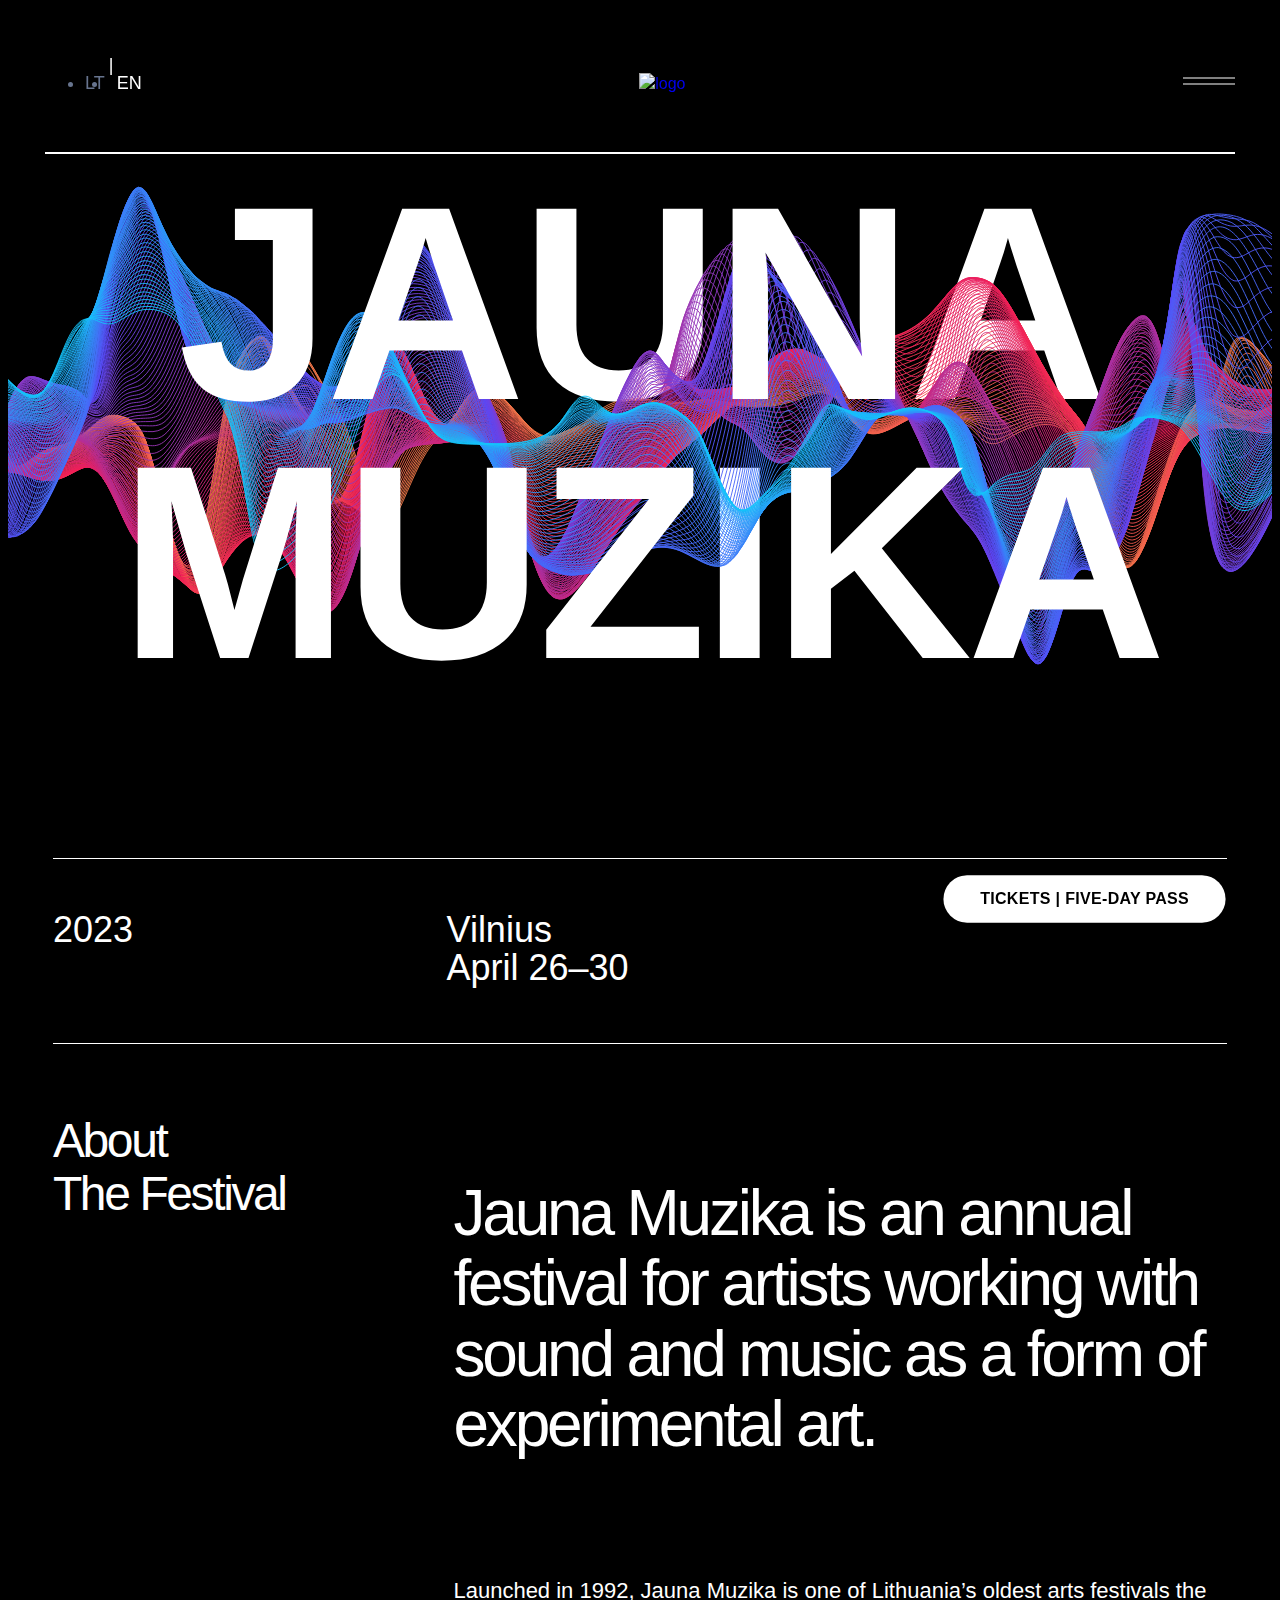
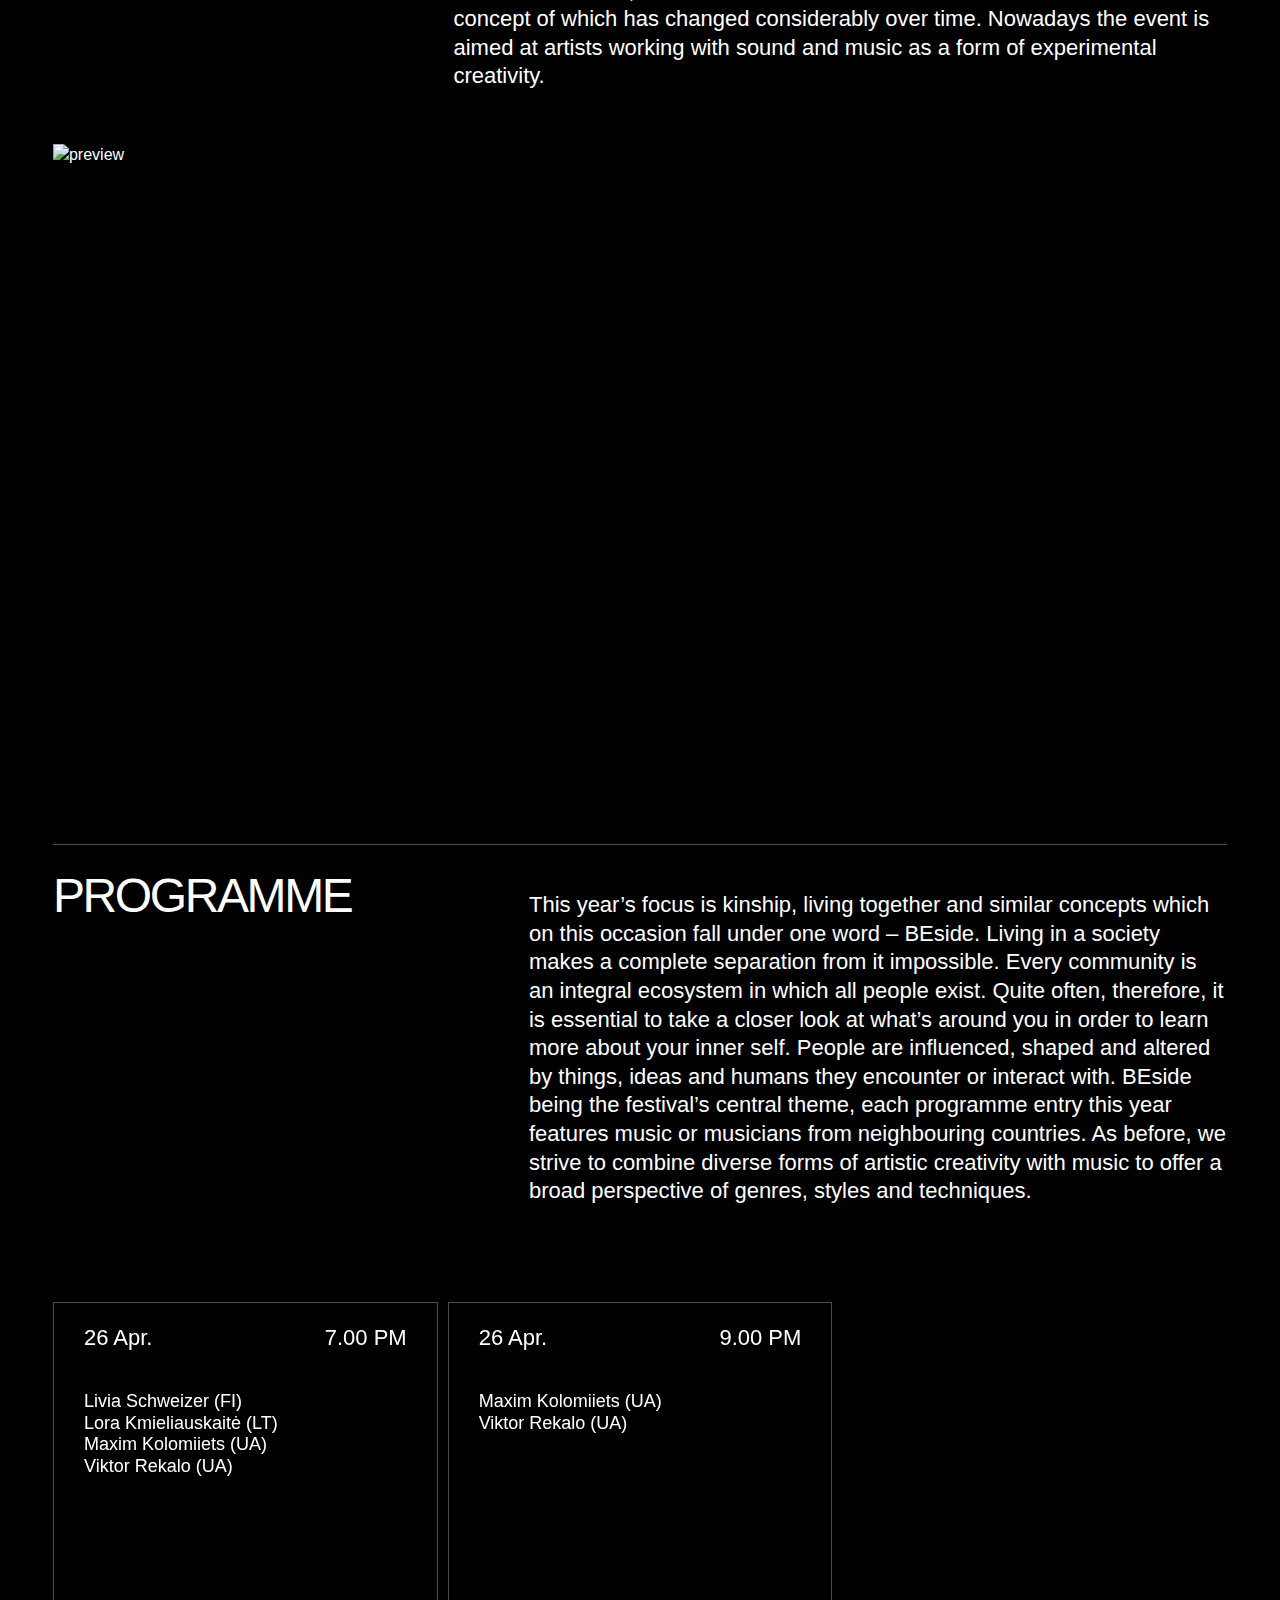
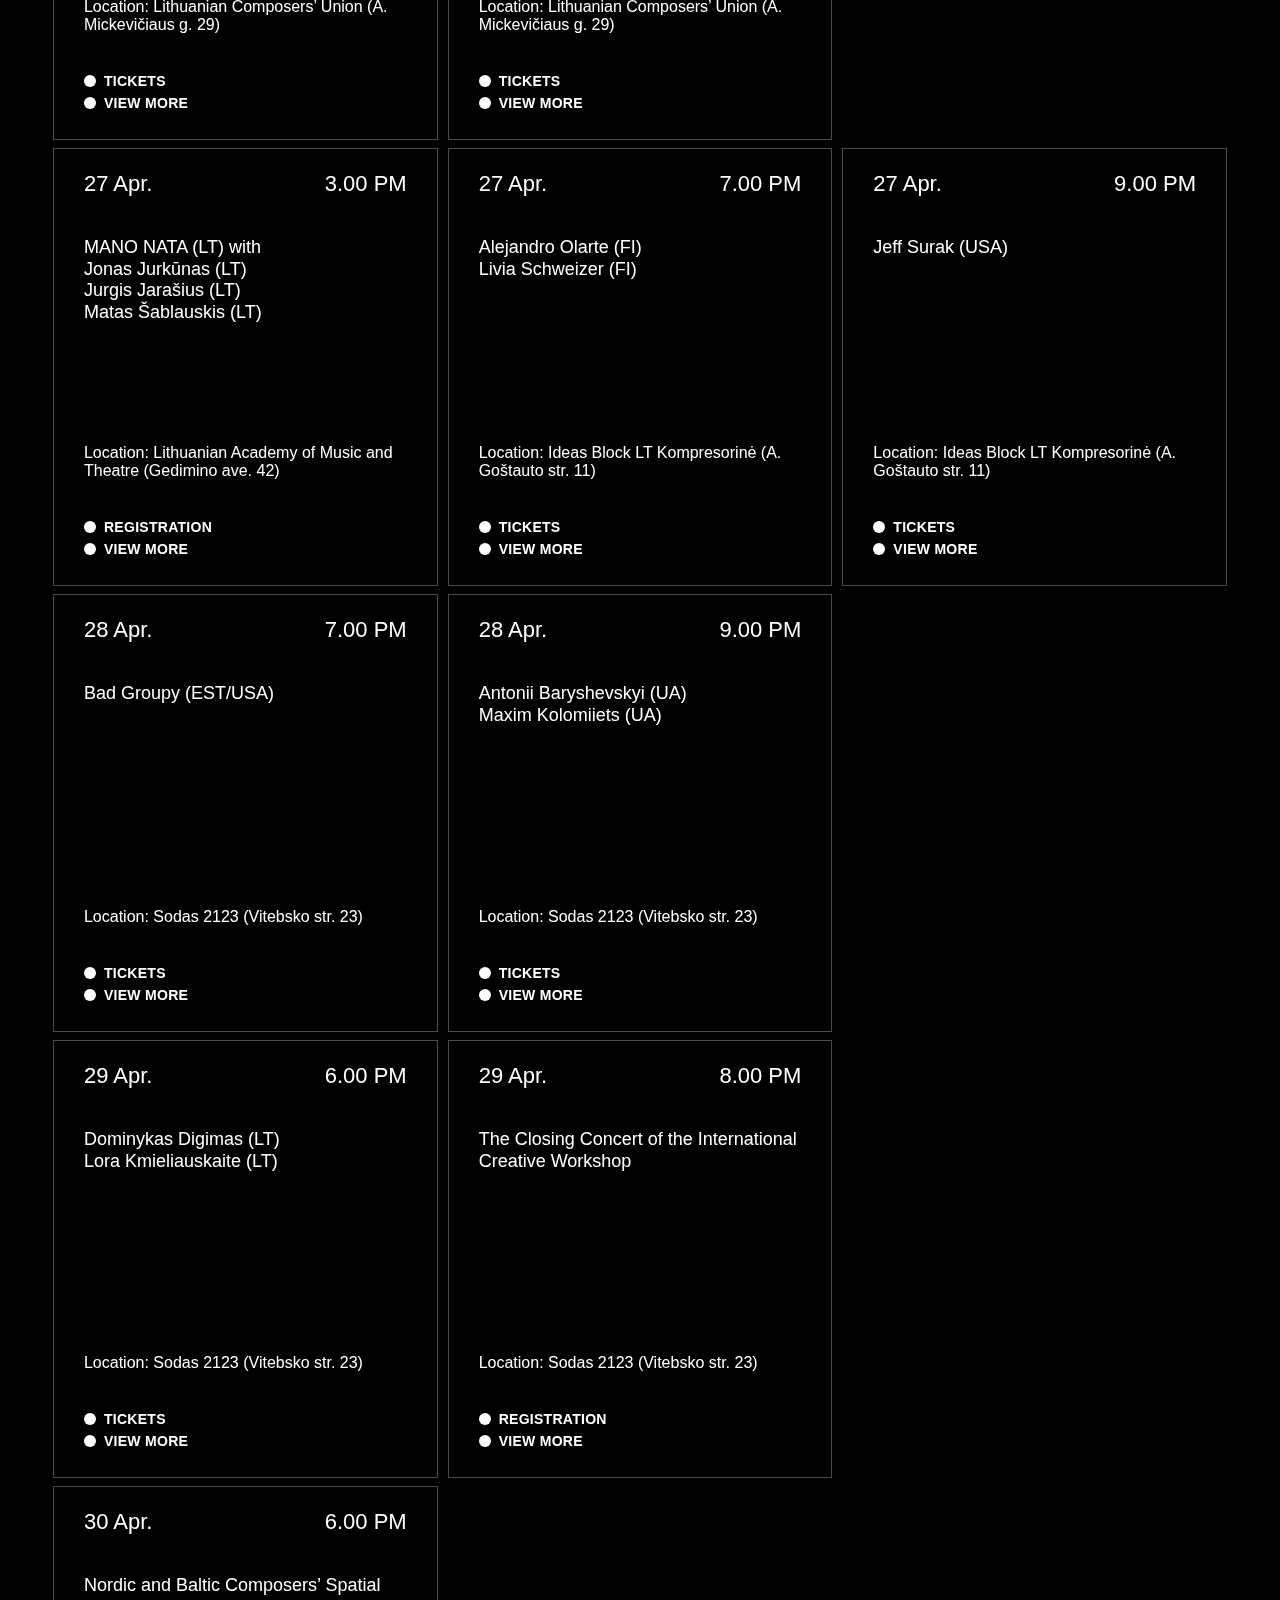
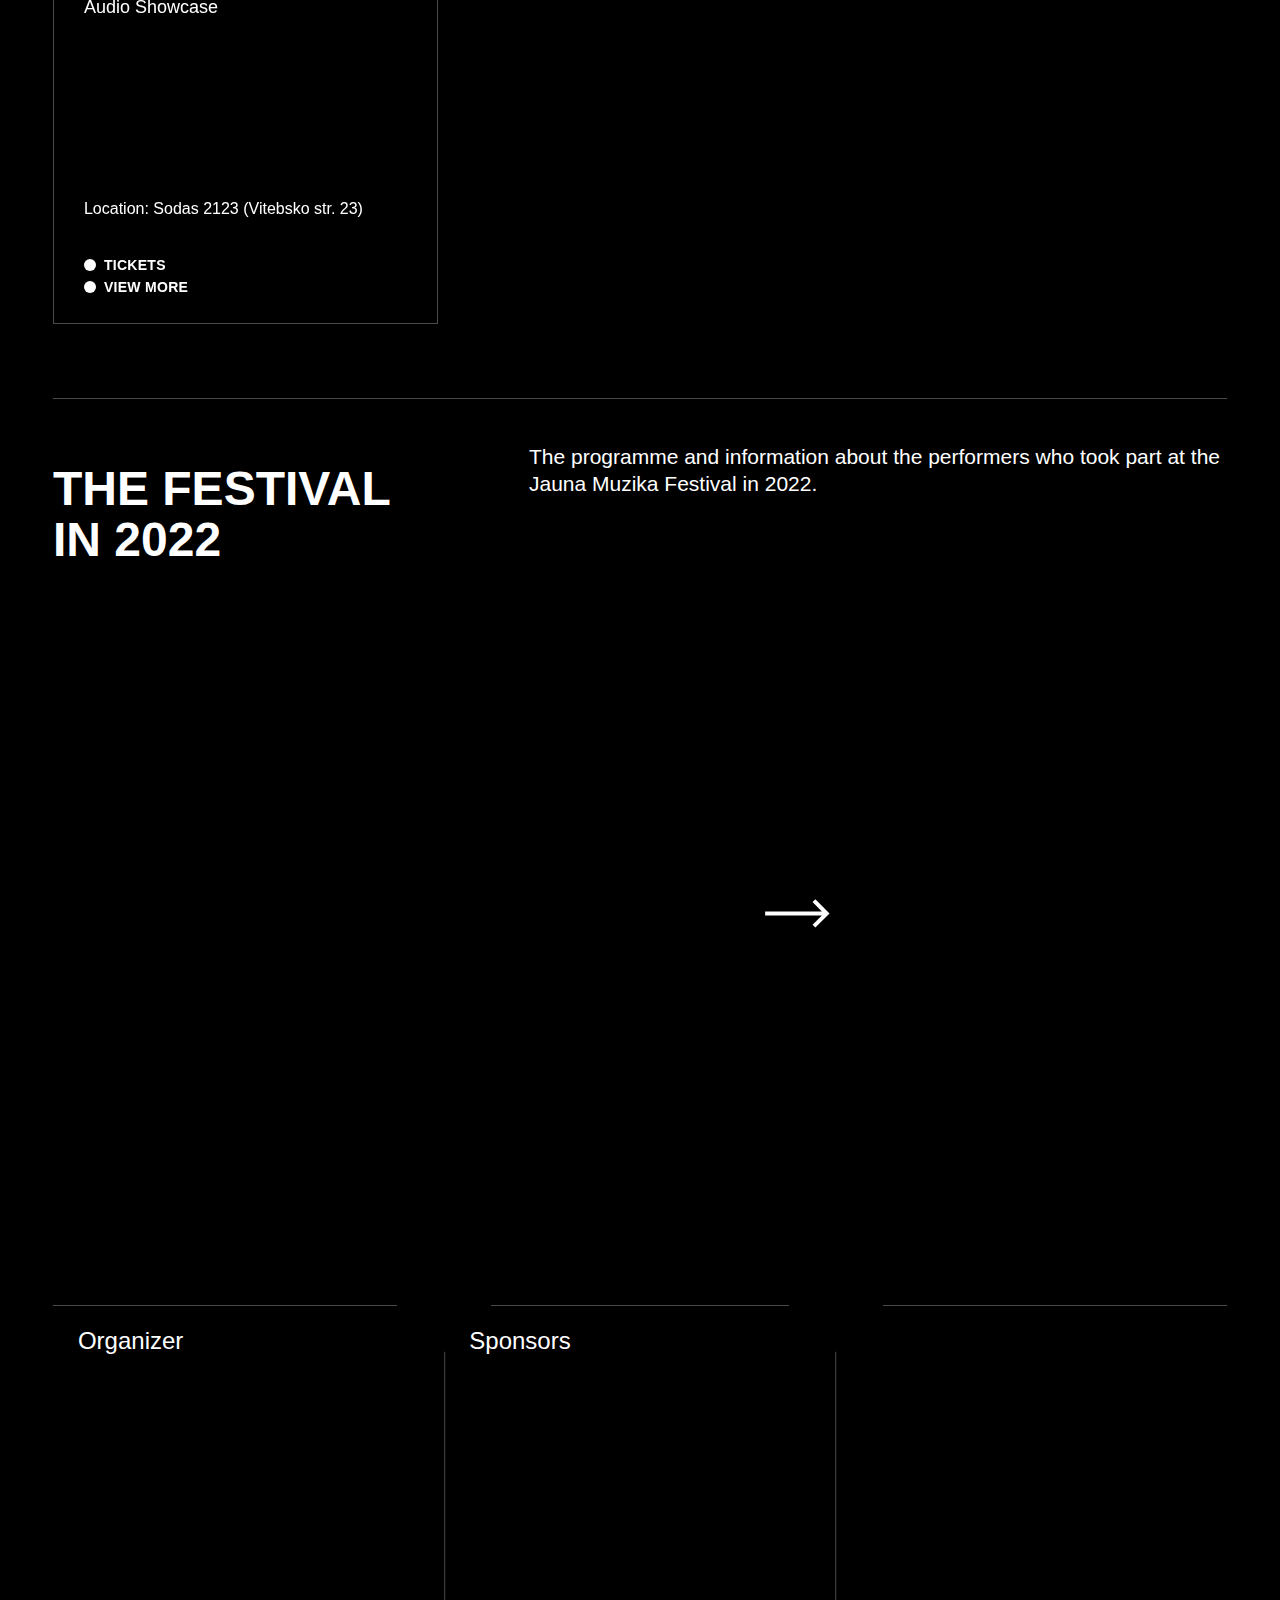
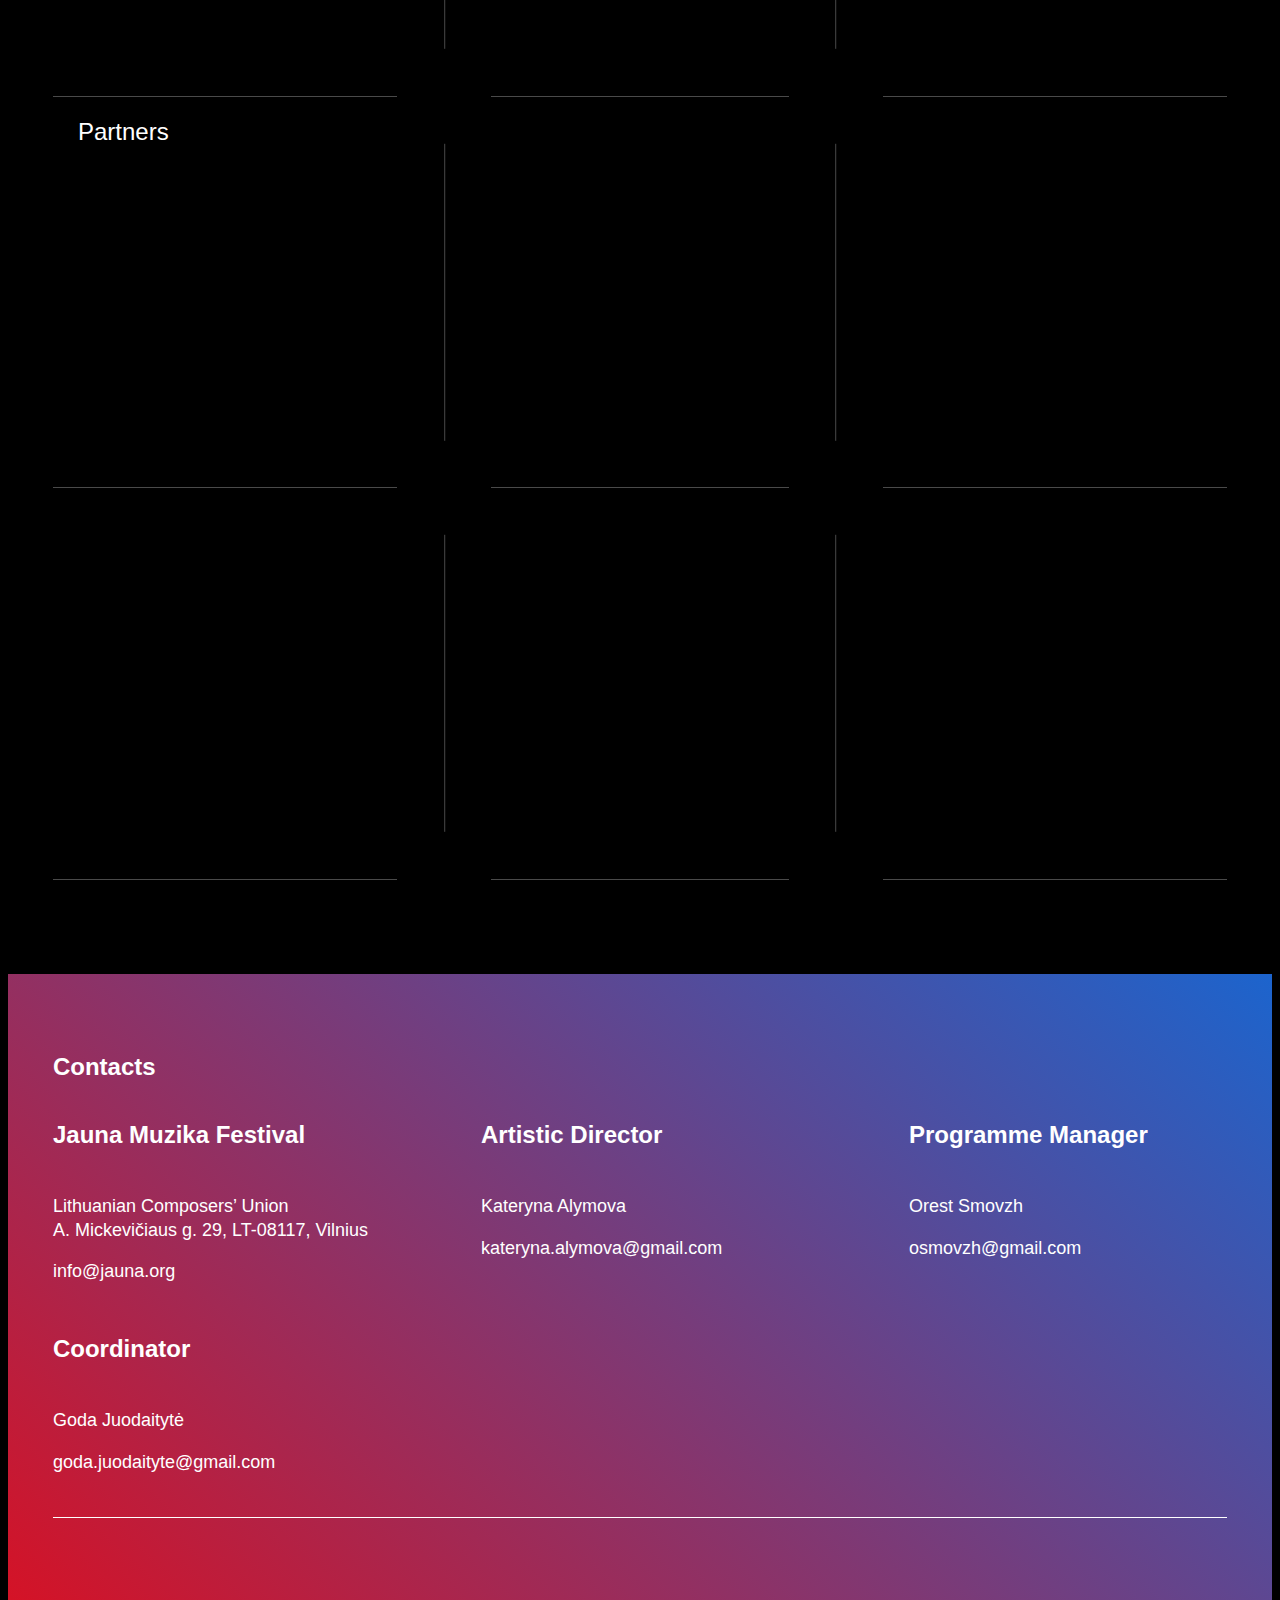
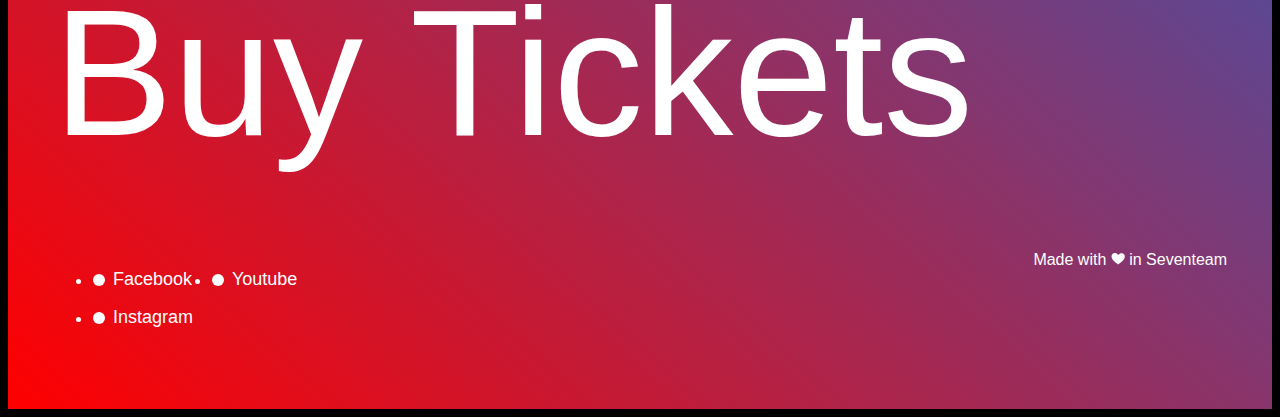
==== en.html @ 17b1c991 "Footer socials fixes" ====
<!DOCTYPE html>
<html lang="en">

<head>
  <meta charset="UTF-8">
  <meta http-equiv="X-UA-Compatible" content="IE=edge">
  <meta name="viewport" content="width=device-width, initial-scale=1.0">
  <title>Jauna</title>

  <link rel="stylesheet" href="css/reset.css" />
  <link rel="stylesheet" href="https://unpkg.com/swiper/swiper-bundle.min.css" />
  <link rel="stylesheet" href="css/fonts.css" />
  <link rel="stylesheet" href="css/styles.css" />

  <script defer src="https://unpkg.com/swiper/swiper-bundle.min.js"></script>
  <script defer src="https://cdnjs.cloudflare.com/ajax/libs/gsap/3.11.3/gsap.min.js"></script>
  <script defer src="js/script.js"></script>
</head>

<body>
  <header class="header">
    <div class="_container header__container">
      <div class="header__wrapper">

        <div class="header__item">
          <ul class="menu__lang">
            <li>
              <a href="/jauna/" class="lang-item">LT</a>
            </li>
            <li>
              <p class="lang-item lang-item-current">EN</p>
            </li>
          </ul>
        </div>

        <div class="header__item">
          <a href="#" class="header__logo logo-link">
            <img loading="lazy" src="./assets/img/logo.svg" alt="logo">
          </a>
        </div>

        <div class="header__item">
          <ul class="menu__lang menu__lang-mob">
            <li>
              <a href="/jauna/" class="lang-item">LT</a>
            </li>
            <li>
              <p class="lang-item lang-item-current">EN</p>
            </li>
          </ul>

          <button class="menu-burger popup-open" data-popup="_popup-menu"></button>
        </div>
      </div>
    </div>

    <div class="popup popup-menu" data-popupname="_popup-menu" aria-modal="true" role="dialog">
      <div class="popup__scroll">
        <div class="popup__wrapper">

          <div class="popup__header">
            <a href="#" class="popup__logo logo-link">
              <img loading="lazy" src="./assets/img/logo.svg" alt="logo">
            </a>
            <button class="popup__close">
              <img loading="lazy" src="./assets/img/close.svg" alt="close">
            </button>
          </div>

          <div class="popup__content">
            <nav class="menu">
              <ul class="menu__list">
                <li>
                  <p class="menu__counter">01<span>/</span></p>
                  <a href="#about" data-goto=".about" class="menu__item">
                    About
                  </a>
                </li>
                <li>
                  <p class="menu__counter">02<span>/</span></p>
                  <a href="#program" data-goto=".program" class="menu__item">
                    Programme
                  </a>
                </li>
                <li>
                  <p class="menu__counter">03<span>/</span></p>
                  <a href="#footer" data-goto=".footer" class="menu__item">
                    Contacts
                  </a>
                </li>
              </ul>
            </nav>
          </div>

          <div class="popup__footer">
            <ul class="socials">
              <li>
                <a href="#" class="socials__item">
                  Facebook
                </a>
              </li>
              <li>
                <a href="#" class="socials__item">
                  Youtube
                </a>
              </li>
              <li>
                <a href="#" class="socials__item">
                  Instagram
                </a>
              </li>
            </ul>
          </div>
        </div>
      </div>
    </div>

    <div class="popup popup-event" data-popupname="_popup-event-0" aria-modal="true" role="dialog">
      <div class="popup__scroll">
        <div class="popup__wrapper">

          <div class="popup__header">
            <div class="info">
              <div class="info__date">26 Apr. 7.00 pm</div>
              <div class="info-artist">
                <span class="info-artist__name">PREDETERMINED FREEDOM OF THE (UN)KNOWN</span>
                <span class="info-artist__location">Location: Composers Union</span>
              </div>
              <a href="" class="info__notification">Tickets</a>
            </div>
            <button class="popup__close">
              <span>close</span>
              <img loading="lazy" src="./assets/img/close-circle.svg" alt="close">
            </button>
          </div>

          <div class="popup__content">
            <div class="info">
              <!-- <div class="info__col first-col">
                <div class="first-col__image">
                  <div class="first-col__image__container">
                    <img loading="lazy" src="./assets/img/event-0/event-img-0.jpg" alt="event-img-1">
                  </div>
                </div>
                <div class="first-col__text">
                  <p>
                    The four distinct parts, personalities and voices who meet for the sake of performance to contribute
                    their lines to a concert space. Neither of them is aware of the final result, and neither of their
                    musical voices would exist without a neighbour.
                  </p>
                  <p>
                    Along the lines of the performance, the listener will hear violin, flute, cello, oboe, silence,
                    probability, chance and a variety of sounds beyond the instruments involved. A yet another
                    contributing factor will surely be the immediate neighbour of the musicians, the audience. The show
                    will include a piece by John Cage as well as works by Arturas Bumšteinas and Serhii Vilka written
                    for this festival.
                  </p>
                </div>
              </div> -->

              <div class="info__col second-col">
                <div class="second-col__text">
                  <p>
                    The four distinct parts, personalities and voices who meet for the sake of performance to contribute
                    their lines to a concert space. Neither of them is aware of the final result, and neither of their
                    musical voices would exist without a neighbour.
                  </p>
                  <p>
                    Along the lines of the performance, the listener will hear violin, flute, cello, oboe, silence,
                    probability, chance and a variety of sounds beyond the instruments involved. A yet another
                    contributing factor will surely be the immediate neighbour of the musicians, the audience. The show
                    will include a piece by John Cage as well as works by Arturas Bumšteinas and Serhii Vilka written
                    for this festival.
                  </p>
                </div>
              </div>

              <div class="info__col third-col reverse">
                <div class="third-col__item first-item">
                  <div class="third-col__image">
                    <div class="third-col__image__container">
                      <img loading="lazy" src="./assets/img/event-0/event-img-2.JPG" alt="event-img-2">
                    </div>
                  </div>
                  <div class="third-col__text">
                    <p>
                      Lora Kmieliauskaitė is a violinist and an active participant of diverse artistic events, including
                      different areas of music, theatre and film. Her performance experience spans several genres,
                      including classical, experimental and contemporary music. She is a PhD student in Contemporary
                      Music at the Lithuanian Academy of Music and Theatre. Her performances often include fusions of
                      different media, movement, theatre and new technologies. Lora is a member of the Twenty Fingers
                      Duo, a contemporary music ensemble.
                    </p>
                  </div>
                </div>

                <div class="third-col__item second-item">
                  <div class="third-col__image">
                    <div class="third-col__image__container">
                      <img loading="lazy" src="./assets/img/event-0/event-img-1.jpg" alt="event-img-1">
                    </div>
                  </div>
                  <div class="third-col__text">
                    <p>
                      Born and brought up in Italy, Livia Schweizer now lives and works in Helsinki as a freelance
                      musician. She is known for her interest in Baroque flute, improvisation and non-conventional music
                      notation as a tool of bringing together creative souls from different backgrounds and cultures.
                      Her other passion is transforming different art objects into music.
                    </p>
                    <p>
                      Currently a member of the European Composer Improvisers Orchestra, she is also part of the
                      Helsinki-based Septad Ensemble focused on the concept of composing music on the spot. In addition
                      to that, she is a co-founder of the Earth Ears Ensemble mostly dedicated to performing new music
                      written by lesser-known composers.
                    </p>
                    <p>
                      Her previous performance experience includes joint projects with the NYKY Ensemble, Korvat Auki,
                      the Finnish society for the promotion of contemporary music, and several orchestras, such as the
                      Jyväskylä Sinfonia, the Pori Sinfonietta, the Turku Philharmonic and the Lahti Symphony. She took
                      part in the Old Mine Residency in the northern part of Karelia, travelled to perform at the Villa
                      Karo cultural centre in Benin, and played in the Invisible Travelers Project involving real-time
                      music and drawing.
                    </p>

                    <ul class="socials info__socials">
                      <li>
                        <a href="https://www.facebook.com/livia.schweizer" class="socials__item" target="_blank">
                          Facebook
                        </a>
                      </li>
                      <li>
                        <a href="https://www.instagram.com/liviaschweizzy" class="socials__item" target="_blank">
                          Instagram
                        </a>
                      </li>
                      <li>
                        <a href="https://liviaschweizer.com" class="socials__item" target="_blank">
                          Site
                        </a>
                      </li>
                    </ul>
                  </div>
                </div>
              </div>

              <div class="info__col third-col reverse">
                <div class="third-col__item first-item">
                  <div class="third-col__image">
                    <div class="third-col__image__container">
                      <img loading="lazy" src="./assets/img/event-0/event-img-4.jpg" alt="event-img-4">
                    </div>
                  </div>
                  <div class="third-col__text">
                    <p>
                      Currently the cellist of the Vilnius String Quartet, Viktor Rekalo is a versatile musician who has
                      played plenty of diverse music, including early, chamber, contemporary and jazz, and has always
                      been a vibrant part of the Ukrainian musical scene, particularly in Kharkiv and Kyiv.
                    </p>
                    <p>
                      Known as a keen participant of various artistic initiatives, he has taken part in a number of
                      international festivals, such as Contrasts, and Alfa Jazz Fest in Lviv, Ukraine, the Contemporary
                      Art Forum in Lublin, Poland, the Musical Spring in Poznan, Poland, and the Musikprotokoll in Graz,
                      Austria.
                    </p>

                    <ul class="socials info__socials">
                      <li>
                        <a href="https://www.facebook.com/viktor.rekalo" class="socials__item" target="_blank">
                          Facebook
                        </a>
                      </li>
                      <li>
                        <a href="https://www.instagram.com/vlcastor" class="socials__item" target="_blank">
                          Instagram
                        </a>
                      </li>
                    </ul>
                  </div>
                </div>

                <div class="third-col__item second-item">
                  <div class="third-col__image">
                    <div class="third-col__image__container">
                      <img loading="lazy" src="./assets/img/event-0/event-img-3.jpg" alt="event-img-3">
                    </div>
                  </div>
                  <div class="third-col__text">
                    <p>
                      The composer, oboist, sound artist and improvisator, Maxim Kolomiiets had his pieces performed by
                      some of the world’s leading ensembles and musicians including the Ensemble MusikFabrik, the
                      Arditti Quartett, the Haydn Orchester, the Amaryllis Quartett, the Neo Quartet as well as Ian Pace
                      and Hayk Melikyan.
                      As an oboist, he took part in historically informed and contemporary performances together with
                      the Freiburg Baroque Orchestra and the Ensemble Recherché and at several international festivals
                      dedicated to new music, including these in Darmstadt and Graz.
                    </p>
                    <p>
                      In collaboration with the Ukho Ensemble, he played the Ukraine premiere of the Concert for oboe
                      No. 2 by Luca Francesconi and ensemble pieces by Pierre Boulez, Stefano Gervasoni, Brian
                      Ferneyhough, Luciano Berio and György Kurtág. He is a co-founder of the KoRa cube-shaped art
                      space, one of Kyiv’s most exciting underground spaces for improvisation, artistic experiments and
                      collaboration.
                    </p>

                    <ul class="socials info__socials">
                      <li>
                        <a href="https://www.facebook.com/maxim.kolomiiets" class="socials__item" target="_blank">
                          Facebook
                        </a>
                      </li>
                      <li>
                        <a href="https://www.instagram.com/kolomiietsmaxim" class="socials__item" target="_blank">
                          Instagram
                        </a>
                      </li>
                      <li>
                        <a href="https://maximkolomiiets.com" class="socials__item" target="_blank">
                          Site
                        </a>
                      </li>
                    </ul>
                  </div>
                </div>
              </div>
            </div>
          </div>

          <!-- <div class="popup__footer">

          </div> -->
        </div>
      </div>
    </div>

    <div class="popup popup-event" data-popupname="_popup-event-1" aria-modal="true" role="dialog">
      <div class="popup__scroll">
        <div class="popup__wrapper">

          <div class="popup__header">
            <div class="info">
              <div class="info__date">26 Apr. 9.00 pm</div>
              <div class="info-artist">
                <span class="info-artist__name">A MONOLOGUE OF MANY VOICES</span>
                <span class="info-artist__location">Location: Composers Union</span>
              </div>
              <a href="#" class="info__notification">Tickets</a>
            </div>
            <button class="popup__close">
              <span>close</span>
              <img loading="lazy" src="./assets/img/close-circle.svg" alt="close">
            </button>
          </div>

          <div class="popup__content">
            <div class="info">


              <div class="info__col second-col">
                <div class="second-col__text">
                  <p>A deeply personal reunion of two musicians during which they might reflect on the concepts of
                    space, distance, city, human ties, and the singularity of intention – all this within an
                    ever-changing process of improvisation on the backdrop of still snapshots of structures that are not
                    around them anymore. Or will it turn into a conversation involving two monologues that complement
                    one another?
                    Their previous performances were marked by a touch of awe, contemplation and power of wordless
                    self-expression, always within intimate settings for the two musicians playing, it might seem, for
                    each other. The show will be based on improvised music performed by Maxim and Viktor. One of them
                    likens this to two Don Quixotes meeting and trying to fight the dragons along the rhythmical noise
                    of an evacuation train, while the other – well, we will see.
                  </p>
                </div>
              </div>

              <div class="info__col third-col reverse">
                <div class="third-col__item first-item">
                  <div class="third-col__image">
                    <div class="third-col__image__container">
                      <img loading="lazy" src="./assets/img/event-1/event-img-2.jpg" alt="event-img-4">
                    </div>
                  </div>
                  <div class="third-col__text">
                    <p>
                      Currently the cellist of the Vilnius String Quartet, Viktor Rekalo is a versatile musician who has
                      played plenty of diverse music, including early, chamber, contemporary and jazz, and has always
                      been a vibrant part of the Ukrainian musical scene, particularly in Kharkiv and Kyiv.
                    </p>
                    <p>
                      Known as a keen participant of various artistic initiatives, he has taken part in a number of
                      international festivals, such as Contrasts, and Alfa Jazz Fest in Lviv, Ukraine, the Contemporary
                      Art Forum in Lublin, Poland, the Musical Spring in Poznan, Poland, and the Musikprotokoll in Graz,
                      Austria.
                    </p>

                    <ul class="socials info__socials">
                      <li>
                        <a href="https://www.facebook.com/viktor.rekalo" class="socials__item" target="_blank">
                          Facebook
                        </a>
                      </li>
                      <li>
                        <a href="https://www.instagram.com/vlcastor" class="socials__item" target="_blank">
                          Instagram
                        </a>
                      </li>
                    </ul>
                  </div>
                </div>

                <div class="third-col__item second-item">
                  <div class="third-col__image">
                    <div class="third-col__image__container">
                      <img loading="lazy" src="./assets/img/event-1/event-img-1.jpg" alt="event-img-3">
                    </div>
                  </div>
                  <div class="third-col__text">
                    <p>
                      The composer, oboist, sound artist and improvisator, Maxim Kolomiiets had his pieces performed by
                      some of the world’s leading ensembles and musicians including the Ensemble MusikFabrik, the
                      Arditti Quartett, the Haydn Orchester, the Amaryllis Quartett, the Neo Quartet as well as Ian Pace
                      and Hayk Melikyan.
                      As an oboist, he took part in historically informed and contemporary performances together with
                      the Freiburg Baroque Orchestra and the Ensemble Recherché and at several international festivals
                      dedicated to new music, including these in Darmstadt and Graz.
                    </p>
                    <p>
                      In collaboration with the Ukho Ensemble, he played the Ukraine premiere of the Concert for oboe
                      No. 2 by Luca Francesconi and ensemble pieces by Pierre Boulez, Stefano Gervasoni, Brian
                      Ferneyhough, Luciano Berio and György Kurtág. He is a co-founder of the KoRa cube-shaped art
                      space, one of Kyiv’s most exciting underground spaces for improvisation, artistic experiments and
                      collaboration.
                    </p>

                    <ul class="socials info__socials">
                      <li>
                        <a href="https://www.facebook.com/maxim.kolomiiets" class="socials__item" target="_blank">
                          Facebook
                        </a>
                      </li>
                      <li>
                        <a href="https://www.instagram.com/kolomiietsmaxim" class="socials__item" target="_blank">
                          Instagram
                        </a>
                      </li>
                      <li>
                        <a href="https://maximkolomiiets.com" class="socials__item" target="_blank">
                          Site
                        </a>
                      </li>
                    </ul>
                  </div>
                </div>
              </div>
            </div>
          </div>

          <!-- <div class="popup__footer">

          </div> -->
        </div>
      </div>
    </div>

    <div class="popup popup-event" data-popupname="_popup-event-2" aria-modal="true" role="dialog">
      <div class="popup__scroll">
        <div class="popup__wrapper">

          <div class="popup__header">
            <div class="info">
              <div class="info__date">27 Apr. 3.00 pm</div>
              <div class="info-artist">
                <span class="info-artist__name">E.MANONATA IN THE SPHERE</span>
                <span class="info-artist__location">Location: Academy of Music and Theatre</span>
              </div>
              <a href="#" class="info__notification">registration</a>
            </div>
            <button class="popup__close">
              <span>close</span>
              <img loading="lazy" src="./assets/img/close-circle.svg" alt="close">
            </button>
          </div>

          <div class="popup__content">
            <div class="info">

              <div class="info__col second-col">
                <div class="second-col__text">
                  <p>E.manonata is a festival for very young composers – schoolboys and schoolgirls interested in
                    electronic music. The event was launched as part of a larger education project and celebrates its
                    second edition in 2023. The primary goal of the festival is to spur creativity and courage to
                    experiment among teenagers. Pupils from seven Lithuanian towns and cities took part this year. After
                    submitting their draft music, they worked with three professional composers, Jonas Jurkūnas, Jurgis
                    Jarašius and Matas Šablauskis, to develop and improve their pieces alongside the main theme of the
                    Jauna Muzika Festival, BEside. Their endeavour will culminate in a show of spatial music.</p>
                </div>
              </div>

              <div class="info__col third-col">
                <div class="third-col__item first-item">
                  <div class="third-col__image">
                    <div class="third-col__image__container">
                      <img loading="lazy" src="./assets/img/event-2/event-img-1.jpg" alt="event-img-1">
                    </div>
                  </div>
                  <div class="third-col__text">
                    <p>
                      Mentors<br />
                      As a professional composer, Jonas Jurkūnas often considers jazz music as the foundation for his
                      own aesthetic preferences although he also employs remarkably diverse layers of musical heritage,
                      from academic to pop, in his works. His compositional interests span several genres, including
                      chamber, symphonic and electronic music as well as multimedia and interdisciplinary projects. He
                      teaches classical and jazz orchestration as well as composition of electronic and acoustic music.
                    </p>
                  </div>
                </div>

                <div class="third-col__item second-item">
                  <div class="third-col__image">
                    <div class="third-col__image__container">
                      <img loading="lazy" src="./assets/img/event-2/event-img-2.jpg" alt="event-img-2">
                    </div>
                  </div>
                  <div class="third-col__text">
                    <p>
                      Jurgis Jarašius is known as a composer and performer of electronic music. His pieces are often an
                      amalgamation of minimalist rhythms and melodies in conjunction with moderate sound experiments. As
                      a researcher and teacher, he is focused on digital technology in music, recording and spatial
                      sound.
                    </p>
                  </div>
                </div>
              </div>

              <div class="info__col second-col">
                <div class="second-col__text">
                  <p>
                    Composer Matas Šablauskis, also known as a recording engineer, often finds inspiration in the
                    interaction of two realms, these of sounds and of images. In composition he mostly uses traditional
                    tools and techniques and sometimes enrich them by adding symbols borrowed from Oriental arts or
                    employing his knowledge of music technology. His work consists of electronic, electroacoustic and
                    audio-visual projects.
                  </p>
                </div>
              </div>
            </div>
          </div>

          <div class="popup__footer">
            <ul class="socials info__socials">
              <li>
                <a href="https://www.facebook.com/manonatakonkursas" class="socials__item" target="_blank">
                  Facebook
                </a>
              </li>
              <li>
                <a href="https://manonata.lt/" class="socials__item" target="_blank">
                  Site
                </a>
              </li>
            </ul>
          </div>
        </div>
      </div>
    </div>

    <div class="popup popup-event" data-popupname="_popup-event-3" aria-modal="true" role="dialog">
      <div class="popup__scroll">
        <div class="popup__wrapper">

          <div class="popup__header">
            <div class="info">
              <div class="info__date">27 Apr. 7.00 pm</div>
              <div class="info-artist">
                <span class="info-artist__name">THE TEXTURE OF PAINT, THE PATH OF SOUND</span>
                <span class="info-artist__location">Location: Ideas Block</span>
              </div>
              <a href="#" class="info__notification">Tickets</a>
            </div>
            <button class="popup__close">
              <span>close</span>
              <img loading="lazy" src="./assets/img/close-circle.svg" alt="close">
            </button>
          </div>

          <div class="popup__content">
            <div class="info">

              <div class="info__col second-col">
                <div class="second-col__text">
                  <p>In an almost completely regulation-free process of transforming visual texture of graphic scores
                    into a fabric of sound, the duo undertakes a task of changing the paradigm of what a score of every
                    piece of music might be transformed into.They reinvent and reinterpret the horizontal and vertical
                    details of notation to produce a completely new soundscape. This concept offers an unlimited space
                    for elaboration for the two performers, while the audience will have a chance to experience the
                    process from the inside by following the projected sheet music. The performance will consist solely
                    of works notated using graphics as a method of communication between the composer and the
                    performers.</p>
                </div>
              </div>

              <div class="info__col third-col">
                <div class="third-col__item second-item">
                  <div class="third-col__image">
                    <div class="third-col__image__container">
                      <img loading="lazy" src="./assets/img/event-3/event-img-1.jpg" alt="event-img-1">
                    </div>
                  </div>
                  <div class="third-col__text">
                    <p>
                      The electroacoustic musician Luis Alejandro Olarte is devoted to live performance and digital
                      lutherie. He teaches Electroacoustic Music at the Sibelius Academy in Helsinki. As a sound artist,
                      he chooses artful expression through the lens of technology. As an individual, artist and citizen,
                      he is constantly reflecting on the impact of the new media in our daily lives.
                    </p>

                    <ul class="socials info__socials">
                      <li>
                        <a href="http://alejandro.olarte.free.fr/music.html" class="socials__item" target="_blank">
                          Site
                        </a>
                      </li>
                    </ul>
                  </div>
                </div>

                <div class="third-col__item first-item">
                  <div class="third-col__image">
                    <div class="third-col__image__container">
                      <img loading="lazy" src="./assets/img/event-3/event-img-2.jpg" alt="event-img-2">
                    </div>
                  </div>
                  <div class="third-col__text">
                    <p>
                      Born and brought up in Italy, Livia Schweizer now lives and works in Helsinki as a freelance
                      musician. She is known for her interest in Baroque flute, improvisation and non-conventional music
                      notation as a tool of bringing together creative souls from different backgrounds and cultures.
                      Her other passion is transforming different art objects into music.
                    </p>
                    <p>
                      Currently a member of the European Composer Improvisers Orchestra, she is also part of the
                      Helsinki-based Septad Ensemble focused on the concept of composing music on the spot. In addition
                      to that, she is a co-founder of the Earth Ears Ensemble mostly dedicated to performing new music
                      written by lesser-known composers.
                    </p>
                    <p>
                      Her previous performance experience includes joint projects with the NYKY Ensemble, Korvat Auki,
                      the Finnish society for the promotion of contemporary music, and several orchestras, such as the
                      Jyväskylä Sinfonia, the Pori Sinfonietta, the Turku Philharmonic and the Lahti Symphony. She took
                      part in the Old Mine Residency in the northern part of Karelia, travelled to perform at the Villa
                      Karo cultural centre in Benin, and played in the Invisible Travelers Project involving real-time
                      music and drawing.
                    </p>

                    <ul class="socials info__socials">
                      <li>
                        <a href="https://www.facebook.com/livia.schweizer" class="socials__item" target="_blank">
                          Facebook
                        </a>
                      </li>
                      <li>
                        <a href="https://www.instagram.com/liviaschweizzy" class="socials__item" target="_blank">
                          Instagram
                        </a>
                      </li>
                      <li>
                        <a href="https://liviaschweizer.com" class="socials__item" target="_blank">
                          Site
                        </a>
                      </li>
                    </ul>
                  </div>
                </div>
              </div>
            </div>
          </div>

          <!-- <div class="popup__footer">
            
          </div> -->
        </div>
      </div>
    </div>

    <div class="popup popup-event" data-popupname="_popup-event-4" aria-modal="true" role="dialog">
      <div class="popup__scroll">
        <div class="popup__wrapper">

          <div class="popup__header">
            <div class="info">
              <div class="info__date">27 Apr. 9.00 pm</div>
              <div class="info-artist">
                <span class="info-artist__name">ANALOGUE PERMUTATIONS FOR CASSETTES AND ELECTRONICS</span>
                <span class="info-artist__location">Location: Ideas Block</span>
              </div>
              <a href="#" class="info__notification">Tickets</a>
            </div>
            <button class="popup__close">
              <span>close</span>
              <img loading="lazy" src="./assets/img/close-circle.svg" alt="close">
            </button>
          </div>

          <div class="popup__content">
            <div class="info">

              <div class="info__col second-col">
                <div class="second-col__text">
                  <p>This performance utilizes cassette tapes, analogue electronics and pre-recorded sounds generated by
                    different instruments and objects. The use of cassette tapes allows for further manipulation during
                    a live set. The spontaneous composition includes genre-bending soundscapes and the merger of sonic
                    textures and abstract imagery. A journey through tender melodies, manipulated soundscapes, and
                    distorted points of view awaits the listener – an exploration of unheard possibilities within the
                    realm of experimental sound.</p>
                </div>
              </div>

              <div class="info__col first-col">
                <div class="first-col__image">
                  <div class="first-col__image__container">
                    <img loading="lazy" src="./assets/img/event-4/event-img-1.jpg" alt="event-img-1">
                  </div>
                </div>
                <div class="first-col__text">
                  <p>
                    Based in Washington, D.C., Jeff Surak has been a fixture within the experimental community for many
                    years, curating the Sonic Circuits Festival, programming for Rhizome DC arts space, and running his
                    own Zeromoon label. His work manifests non-linear narratives through lo-fi techniques and archaic
                    technology.
                  </p>

                  <ul class="socials info__socials">
                    <li>
                      <a href="https://zeromoon.bandcamp.com" class="socials__item" target="_blank">
                        Site
                      </a>
                    </li>
                  </ul>
                </div>
              </div>
            </div>
          </div>

          <!-- <div class="popup__footer">
            
          </div> -->
        </div>
      </div>
    </div>

    <div class="popup popup-event" data-popupname="_popup-event-5" aria-modal="true" role="dialog">
      <div class="popup__scroll">
        <div class="popup__wrapper">

          <div class="popup__header">
            <div class="info">
              <div class="info__date">28 Apr. 7.00 pm</div>
              <div class="info-artist">
                <span class="info-artist__name">COLLECTIVE DREAMING</span>
                <span class="info-artist__location">Location: Sodas</span>
              </div>
              <a href="#" class="info__notification">Tickets</a>
            </div>
            <button class="popup__close">
              <span>close</span>
              <img loading="lazy" src="./assets/img/close-circle.svg" alt="close">
            </button>
          </div>

          <div class="popup__content">
            <div class="info">

              <div class="info__col second-col">
                <div class="second-col__text">
                  <p>Walkmans, broken cables, egg-whisks, double bass, smartphones, effect pedals, copper poles, contact
                    microphones, horror sounds and more, belong to the collection of various sound making tools of the
                    transatlantic experimental music duo Bad Groupy. It focusses on acoustic and digital sound making by
                    combining traditional instruments with diverse objects and archaic technology. The process of
                    unfolding sounds often leads to unexpected but sweet musical delights through shifting the
                    expectations of the listener, as well as of the performers, with demanding musical structures. At
                    this year’s Jauna Muzika Festival, musicians combine free improvisation with programmatic constructs
                    and everyday noises mutating into spherical soundscapes that fill simultaneously the physical
                    performance space and listeners’ headspace with often familiar yet unique sound objects. This
                    performance becomes an experience of collective musical dreaming that embodies the temporary living
                    ecosystem created inside the concert venue.</p>
                </div>
              </div>

              <div class="info__col third-col">
                <div class="third-col__item second-item">
                  <div class="third-col__image">
                    <div class="third-col__image__container">
                      <img loading="lazy" src="./assets/img/event-5/event-img-1.jpeg" alt="event-img-1">
                    </div>
                  </div>
                  <div class="third-col__text">
                    <p>
                      Bad Groupy is an international duo that explores improvisation using double bass, voice, tapes,
                      and electronics. Their debut album, The Last Piece of Graphite, was released in January 2023 and
                      received a positive review in The Sound Projector magazine: “Excellent, hugely enjoyable, not a
                      wasted moment, a great and powerful noise [...]. Bad Groupy might be reckoned as something
                      cathartic, a Joy Division moment [...].” In addition, the Vital Weekly, the oldest online resource
                      for music reviews, characterized it as: “At times loud and very much present, this isn’t the type
                      of music to escape from; or to play as a piece of an ambient backdrop. Full-on listening is
                      required, and it’s rewarded.” The full-on listening combined with pure musical enjoyment
                      characterises also the live performances by Bad Groupy, their musical material ranging from
                      musique concrete to harsh noise.
                    </p>
                  </div>
                </div>

                <div class="third-col__item first-item">
                  <div class="third-col__image">
                    <div class="third-col__image__container">
                      <img loading="lazy" src="./assets/img/event-5/event-img-2.jpg" alt="event-img-2">
                    </div>
                  </div>
                  <div class="third-col__text">
                    <p>
                      Based in Washington, D.C., Jeff Surak has been a fixture within the experimental community for
                      many years, curating the Sonic Circuits Festival, programming for Rhizome DC arts space, and
                      running his own Zeromoon label. His work manifests non-linear narratives through lo-fi techniques
                      and archaic technology.
                    </p>

                    <ul class="socials info__socials">
                      <li>
                        <a href="https://zeromoon.bandcamp.com" class="socials__item" target="_blank">
                          Site
                        </a>
                      </li>
                    </ul>
                  </div>
                </div>
              </div>

              <div class="info__col second-col">
                <div class="second-col__text">
                  <p>Estonian free improviser Kris Kuldkepp is known as a double bassist, bass guitarist, and performer
                    of electronic music. She is a feminist artist currently completing doctoral studies in Hamburg. As a
                    member of a research group, she explores spatial sound, free improvised music, and posthumanism. An
                    active soloist and ensemble performer, she also is a close collaborator of opera director Lisa
                    Pottstock with whom she develops feminist performances focusing on finding new ways of dealing with
                    body, materiality, and sound. She has given lectures and workshops on interactive audio technology
                    and improvisation. She is a co-curator of Klingt Gut!, the biannual international symposium on sonic
                    art and spatial audio in Hamburg, Germany.</p>

                  <ul class="socials info__socials">
                    <li>
                      <a href="https://www.kristinkuldkepp.net" class="socials__item" target="_blank">
                        Site
                      </a>
                    </li>
                    <li>
                      <a href="https://www.kristinkuldkepp.net/badgroupy" class="socials__item" target="_blank">
                        Site
                      </a>
                    </li>
                    <li>
                      <a href="https://zeromoon.bandcamp.com/album/the-last-piece-of-graphite" class="socials__item"
                        target="_blank">
                        Site
                      </a>
                    </li>
                  </ul>
                </div>
              </div>

            </div>
          </div>

          <!-- <div class="popup__footer">
            
          </div> -->
        </div>
      </div>
    </div>

    <div class="popup popup-event" data-popupname="_popup-event-6" aria-modal="true" role="dialog">
      <div class="popup__scroll">
        <div class="popup__wrapper">

          <div class="popup__header">
            <div class="info">
              <div class="info__date">28 Apr. 9.00 pm</div>
              <div class="info-artist">
                <span class="info-artist__name">EXPANSION, IMMERSION, LIMITATION, EXPLORATION</span>
                <span class="info-artist__location">Location: Sodas</span>
              </div>
              <a href="#" class="info__notification">Tickets</a>
            </div>
            <button class="popup__close">
              <span>close</span>
              <img loading="lazy" src="./assets/img/close-circle.svg" alt="close">
            </button>
          </div>

          <div class="popup__content">
            <div class="info">

              <div class="info__col second-col">
                <div class="second-col__text">
                  <p>One of them feels comfortable whenever he sets off to reach and cross the limits of what is
                    expected from a classical musician, the new worlds of self-expression awaiting. The other finds new
                    sounds while immersing himself into his own intimate depths. The first one will use endless
                    possibilities of technology to reach the edges of sound. The second will delve into an instrument
                    that, through its limitations, offers a refuge for an private resonance.
                  </p>
                  <p>
                    They will meet on the stage to link their travel trajectories into something that’s both expansive
                    and immersive, and the listener will see what happens when the stepping outside and the moving
                    inwards is merged while the two are pulling each other in their own direction.
                  </p>
                </div>
              </div>

              <div class="info__col third-col">
                <div class="third-col__item first-item">
                  <div class="third-col__image">
                    <div class="third-col__image__container">
                      <img loading="lazy" src="./assets/img/event-6/event-img-1.JPG" alt="event-img-1">
                    </div>
                  </div>
                  <div class="third-col__text">
                    <p>
                      Pianist Antonii Baryshevskyi is the winner of the Arthur Rubinstein International Piano Master
                      Competition and the Ferruccio Busoni International Piano Competition. A participant of renowned
                      musical events, such as the Progetto Martha Argerich, the Klavier Ruhr Festival, and the Busoni
                      Festival, he has performed at some of the world’s most prestigious venues, including the Wigmore
                      Hall, the Konzerthaus Berlin, the Berliner Philharmonie, the Kölner Philharmonie, the Royal
                      Concertgebouw, the Warsaw Philharmonic, and Teatro Comunale in Bologna. Concert tours have taken
                      him to almost all European nations as well as Israel, Japan, South Korea, and the USA. In addition
                      to his piano career, he explores contemporary music and improvisation and works as a sound artist.
                      One of the most prolific Ukrainian pianists, he is combining his versatility with mastery and
                      artistic invention.
                    </p>

                    <ul class="socials info__socials">
                      <li>
                        <a href="https://www.facebook.com/AntoniiBaryshevskyi" class="socials__item" target="_blank">
                          Facebook
                        </a>
                      </li>
                      <li>
                        <a href="https://www.instagram.com/bulbonos" class="socials__item" target="_blank">
                          instagram
                        </a>
                      </li>
                      <li>
                        <a href="https://www.antoniibaryshevskyi.com" class="socials__item" target="_blank">
                          Site
                        </a>
                      </li>
                    </ul>
                  </div>
                </div>

                <div class="third-col__item second-item">
                  <div class="third-col__image">
                    <div class="third-col__image__container">
                      <img loading="lazy" src="./assets/img/event-6/event-img-3.JPG" alt="event-img-2">
                    </div>
                  </div>
                  <div class="third-col__text">
                    <p>
                      The composer, oboist, sound artist and improvisator, Maxim Kolomiiets had his pieces performed by
                      some of the world’s leading ensembles and musicians including the Ensemble MusikFabrik, the
                      Arditti Quartett, the Haydn Orchester, the Amaryllis Quartett, the Neo Quartet as well as Ian Pace
                      and Hayk Melikyan.
                      As an oboist, he took part in historically informed and contemporary performances together with
                      the Freiburg Baroque Orchestra and the Ensemble Recherché and at several international festivals
                      dedicated to new music, including these in Darmstadt and Graz.
                    </p>
                    <p>
                      In collaboration with the Ukho Ensemble, he played the Ukraine premiere of the Concert for oboe
                      No. 2 by Luca Francesconi and ensemble pieces by Pierre Boulez, Stefano Gervasoni, Brian
                      Ferneyhough, Luciano Berio and György Kurtág. He is a co-founder of the KoRa cube-shaped art
                      space, one of Kyiv’s most exciting underground spaces for improvisation, artistic experiments and
                      collaboration.
                    </p>

                    <ul class="socials info__socials">
                      <li>
                        <a href="https://www.facebook.com/maxim.kolomiiets" class="socials__item" target="_blank">
                          Facebook
                        </a>
                      </li>
                      <li>
                        <a href="https://www.instagram.com/kolomiietsmaxim" class="socials__item" target="_blank">
                          instagram
                        </a>
                      </li>
                      <li>
                        <a href="https://maximkolomiiets.com" class="socials__item" target="_blank">
                          Site
                        </a>
                      </li>
                    </ul>
                  </div>
                </div>
              </div>
            </div>
          </div>

          <!-- <div class="popup__footer">
            
          </div> -->
        </div>
      </div>
    </div>

    <div class="popup popup-event" data-popupname="_popup-event-7" aria-modal="true" role="dialog">
      <div class="popup__scroll">
        <div class="popup__wrapper">

          <div class="popup__header">
            <div class="info">
              <div class="info__date">29 Apr. 6.00 pm</div>
              <div class="info-artist">
                <span class="info-artist__name">A LUMINOUS TALE</span>
                <span class="info-artist__location">Location: Sodas</span>
              </div>
              <a href="#" class="info__notification">Tickets</a>
            </div>
            <button class="popup__close">
              <span>close</span>
              <img loading="lazy" src="./assets/img/close-circle.svg" alt="close">
            </button>
          </div>

          <div class="popup__content">
            <div class="info">

              <div class="info__col second-col">
                <div class="second-col__text">
                  <p>Beyond the Arctic Circle, in the Fleinvær archipelago in Norway, something happened that doesn’t
                    occur so often in the real world. It was like a fairy tale. A fairy tale that everyone understands
                    without words. The one that everyone has heard, and if you haven’t, you know it anyway. When it is
                    told all listeners feel the same. While listening to it, the setting begins to transform, sometimes
                    even the time of the day changes, but mostly it’s calm twilight. The sun is invisible but the sky is
                    clear and there is just enough light around. The colours change very quickly, and if you close your
                    eyes for a moment and then open them again, the picture around you won’t be the same. If you think
                    you’ve spotted something in a wave, refrain from blinking, because it will be gone in no time, but
                    you will see something else. In the distance, you can see mountains and clouds, mountain-clouds and
                    cloud-mountains. They alternate each time the otter slides towards her cave. The air smells of a
                    chocolate cake guarded by a Tibetan dog. He likes to listen to the tinkling of the incense sticks
                    and the passing herons, but he doesn’t like much to be stared at. He then barks and when you blink,
                    the colour of the cloud-mountains changes again. Then you observe for some time waiting for the gust
                    of wind from the wings of the eagle to lift you into the air.</p>

                  <p>Dominykas Digimas: sound, music<br />
                    Lora Kmieliauskaitė: violin, voice, action<br />
                    Kristijonas Dirsė: video installation</p>
                </div>
              </div>

              <div class="info__col third-col">
                <div class="third-col__item first-item">
                  <div class="third-col__image">
                    <div class="third-col__image__container">
                      <img loading="lazy" src="./assets/img/event-7/event-img-1.jpg" alt="event-img-1">
                    </div>
                  </div>
                  <div class="third-col__text">
                    <p>
                      Dominykas Digimas is a composer whose work span a wide range of sound and musical practices. In
                      addition to contemporary classical music, he also is active in the field of sound art and
                      performing arts. His music is ascetic, concentrated and never overloaded. It is somewhat introvert
                      as it encourages self-reflection and immerses the listener in subjective reflections.
                    </p>

                    <ul class="socials info__socials">
                      <li>
                        <a href="https://soundcloud.com/dominykas-digimas" class="socials__item" target="_blank">
                          Soundcloud
                        </a>
                      </li>
                      <li>
                        <a href="https://soundcloud.com/dominykas-digimas" class="socials__item" target="_blank">
                          Site
                        </a>
                      </li>
                    </ul>
                  </div>
                </div>

                <div class="third-col__item second-item">
                  <div class="third-col__image">
                    <div class="third-col__image__container">
                      <img loading="lazy" src="./assets/img/event-7/event-img-2.jpg" alt="event-img-2">
                    </div>
                  </div>
                  <div class="third-col__text">
                    <p>
                      Lora Kmieliauskaitė is a violinist and an active participant in various fields of music, as well
                      as theatre and film. Her performance experience spans several genres, including classical,
                      experimental, and contemporary music. She is a PhD student in Contemporary Music at the Lithuanian
                      Academy of Music and Theatre. Her performances often include fusions of different media, movement,
                      theatre, and new technologies. Lora is a member of the Twenty Fingers Duo, a contemporary music
                      ensemble.
                    </p>
                  </div>
                </div>
              </div>

              <div class="info__col first-col">
                <div class="first-col__image">
                  <div class="first-col__image__container">
                    <img loading="lazy" src="./assets/img/event-7/event-img-3.jpg" alt="event-img-2">
                  </div>
                </div>
                <div class="first-col__text">
                  <p>Audiovisual artist Kristijonas Dirsė combines music and sound art with visual expression in short
                    films, documentaries and audiovisual installations. Music plays a major role in his storytelling and
                    is particularly important in his collaboration with the composer Dominykas Digimas. Their recent
                    work Why Does This Appear? explores the issue of subjectivity in our memories and the docu-fiction
                    storytelling.</p>

                  <ul class="socials info__socials">
                    <li>
                      <a href="https://krisdirse.com/" class="socials__item" target="_blank">
                        Site
                      </a>
                    </li>
                  </ul>
                </div>
              </div>
            </div>
          </div>

          <!-- <div class="popup__footer">
            
          </div> -->
        </div>
      </div>
    </div>

    <div class="popup popup-event" data-popupname="_popup-event-8" aria-modal="true" role="dialog">
      <div class="popup__scroll">
        <div class="popup__wrapper">

          <div class="popup__header">
            <div class="info">
              <div class="info__date">29 Apr. 8.00 pm</div>
              <div class="info-artist">
                <span class="info-artist__name">IMMEDIA: THE SYNERGY OF SPACE, VISUALS AND SOUND </span>
                <span class="info-artist__location">Location: Sodas</span>
              </div>
              <a href="#" class="info__notification">registration</a>
            </div>
            <button class="popup__close">
              <span>close</span>
              <img loading="lazy" src="./assets/img/close-circle.svg" alt="close">
            </button>
          </div>

          <div class="popup__content">
            <div class="info">

              <div class="info__col third-col">
                <div class="third-col__item first-item">
                  <div class="third-col__image">
                    <div class="third-col__image__container">
                      <img loading="lazy" src="./assets/img/event-8/event-img-1.jpg" alt="event-img-1">
                    </div>
                  </div>
                  <div class="third-col__text">
                    <p>
                      The Lithuanian Academy of Music and Theatre, together with ten partner organisations from the
                      Nordic and Baltic countries, hosts Immedia, a course of the Nordplus initiative. The third edition
                      of Immedia takes place April 21–30 in Vilnius.
                    </p>
                  </div>
                </div>

                <div class="third-col__item second-item">
                  <div class="third-col__image">
                    <div class="third-col__image__container">
                      <img loading="lazy" src="./assets/img/event-8/event-img-2.jpg" alt="event-img-2">
                    </div>
                  </div>
                  <div class="third-col__text">
                    <p>
                      The programme is for composers, sound designers and artists working with sound, visuals and media.
                      They will work under the guidance of established professionals in the fields of electronic and
                      electroacoustic composition, sound and video technology: Peter Baranov (Denmark), Daniel Biro
                      (Norway), Palle Dahlstedt (Sweden), Samuli Homanen (Finland), Lauri Huikuri (Finland), Mantautas
                      Krukauskas (Lithuania), Petri Kulju (Finland), Hans Gunter Lock (Estonia), Alejandro Olarte
                      (Finland), Per Anders Nilsson (Sweden), Hans Peter Stubbe Teglbjaerg (Denmark), Jussi Tuohino
                      (Finland), Anders Tveit (Norway).
                      Their students will learn or enhance their knowledge in spatial audio and its merger with visuals.
                      The results of their creative workshops are to be presented within a purpose-built sound and video
                      installation at the Sodas 2123 Arts Centre.
                    </p>
                  </div>
                </div>
              </div>
            </div>
          </div>

          <!-- <div class="popup__footer">
            
          </div> -->
        </div>
      </div>
    </div>

    <div class="popup popup-event" data-popupname="_popup-event-9" aria-modal="true" role="dialog">
      <div class="popup__scroll">
        <div class="popup__wrapper">

          <div class="popup__header">
            <div class="info">
              <div class="info__date">30 Apr. 8.00 pm</div>
              <div class="info-artist">
                <span class="info-artist__name">SPATIAL MUSIC MARATHON</span>
                <span class="info-artist__location">Location: Sodas</span>
              </div>
              <a href="#" class="info__notification">Tickets</a>
            </div>
            <button class="popup__close">
              <span>close</span>
              <img loading="lazy" src="./assets/img/close-circle.svg" alt="close">
            </button>
          </div>

          <div class="popup__content">
            <div class="info">

              <div class="info__col second-col">
                <div class="second-col__text">
                  <p>
                    This event is reserved for composers of electroacoustic music from the Nordic and Baltic countries
                    who showcase their innovative work and the power of spatial audio in contemporary music.
                  </p>
                  <p>
                    The first such event ever to be held in Lithuania, the marathon is where technology meets and fuses
                    with artistry in the most diverse forms as accomplished composers utilize state-of-the-art
                    technology and techniques to craft advanced, intricate and highly individualized soundscapes
                    enveloping the audience.
                  </p>
                  <p>
                    Held at a venue specifically calibrated for an exclusive aural experience, this show is designed to
                    demonstrate the potential of spatial audio technology. Combining its power and complexity, the music
                    surrounds the listener and creates a multidimensional acousomatic matrix that transcends traditional
                    boundaries of a performance.
                  </p>
                  <p>
                    The programme is curated by the Music Innovation Studies Centre of the Lithuanian Academy of Music
                    and Theatre and will take up to three hours. Listeners are free to enter or leave the venue at any
                    time. The detailed programme is due 1 April.
                  </p>
                </div>
              </div>
            </div>
          </div>

          <!-- <div class="popup__footer">
            
          </div> -->
        </div>
      </div>
    </div>


  </header>

  <section class="banner">
    <div class="_container banner__container">
      <div class="banner__wrapper">
        <div class="banner__title__container">
          <h1 class="banner-title">
            <span class="banner-title__word">
              <span>j</span>
              <span>a</span>
              <span class="_back">u</span>
              <span>n</span>
              <span class="_back">a</span>
            </span>

            <span class="banner-title__word">
              <span>m</span>
              <span>u</span>
              <span>z</span>
              <span class="_back">i</span>
              <span>k</span>
              <span>a</span>
            </span>

            <span class="banner-title__wave">
              <img loading="lazy" class="desktop" src="./assets/img/banner-wave.svg" alt="wave">
              <img loading="lazy" class="mobile" src="./assets/img/banner-wave-mobile.svg" alt="wave">
            </span>
          </h1>
        </div>

        <div class="banner-footer">
          <div class="banner-footer__item">
            <p class="banner-footer__description">2023</p>
          </div>
          <div class="banner-footer__item">
            <p class="banner-footer__description">
              Vilnius <span></span>April 26–30
            </p>
          </div>
          <div class="banner-footer__item">
            <a href="#" class="banner-footer__button">
              <span>
                TICKETS | FIVE-DAY PASS
              </span>
            </a>
          </div>
        </div>
      </div>
    </div>
  </section>

  <section id="about" class="about">
    <div class="_container">
      <div class="about_wrapper">

        <div class="about__content">
          <div class="about__title__container">
            <h2 class="about__title">
              About <span></span>
              The Festival
            </h2>
          </div>

          <div class="about__description">
            <p class="large">
              Jauna Muzika is an annual festival for artists working with sound and music as a form of experimental art.
            </p>
            <p class="medium">
              Launched in 1992, Jauna Muzika is one of Lithuania’s oldest arts festivals the concept of which has
              changed considerably over time. Nowadays the event is aimed at artists working with sound and music as a
              form of experimental creativity.
            </p>
          </div>
        </div>

        <div class="video about__video">
          <div class="video__container">
            <div class="video__preview">
              <div class="video__img">
                <img loading="lazy" src="./assets/img/about-img.jpg" alt="preview">
              </div>
              <!-- <button class="video__btn">play</button> -->
            </div>
            <!-- <div class="video__content">
              <iframe src="https://www.youtube.com/embed/rY0WxgSXdEE" title="YouTube video player" frameborder="0"
                allow="accelerometer; autoplay; clipboard-write; encrypted-media; gyroscope; picture-in-picture; web-share"
                allowfullscreen></iframe>
            </div> -->
          </div>
        </div>
      </div>
    </div>
  </section>

  <section id="program" class="program">
    <div class="_container">
      <div class="program__wrapper">

        <div class="program__header">
          <h2 class="program__title">PROGRAMME</h2>
          <div class="program__subtitle">
            <p>This year’s focus is kinship, living together and similar concepts which on this occasion fall under one
              word – BEside. Living in a society makes a complete separation from it impossible. Every community is an
              integral ecosystem in which all people exist. Quite often, therefore, it is essential to take a closer
              look at what’s around you in order to learn more about your inner self. People are influenced, shaped and
              altered by things, ideas and humans they encounter or interact with. BEside being the festival’s central
              theme, each programme entry this year features music or musicians from neighbouring countries. As before,
              we strive to combine diverse forms of artistic creativity with music to offer a broad perspective of
              genres, styles and techniques.</p>
          </div>
        </div>

        <div class="program__main">

          <div class="program-list">
            <div class="program-list__header">
              <time datetime="2023-04-26" class="program-slider__date _mobile">
                <span>26 Apr.</span>
              </time>

              <div class="program-slider__pagination"></div>
            </div>

            <div class="program-slider swiper">
              <div class="swiper-wrapper">

                <div class="swiper-slide">
                  <div class="program-slider__item">
                    <div class="program-slider__header">
                      <time datetime="2023-04-26 19:00" class="program-slider__date _desktop">
                        <span class="date-absolute">26 Apr.</span>
                        <span>7.00 PM</span>
                      </time>

                      <a href="#" class="program-slider__title__wrapper popup-open" data-popup="_popup-event-0">
                        <h3 class="program-slider__title">
                          Livia Schweizer (FI)
                          </br>Lora Kmieliauskaitė (LT)
                          </br>Maxim Kolomiiets (UA)
                          </br>Viktor Rekalo (UA)
                        </h3>
                      </a>
                    </div>

                    <div class="program-slider__main">
                      <p>Location: Lithuanian Composers’ Union (A. Mickevičiaus g. 29)</p>
                    </div>

                    <div class="program-slider__footer">
                      <a href="#" class="program-slider__link _link">Tickets</a>
                      <a href="#" class="program-slider__link _link popup-open" data-popup="_popup-event-0">VIEW
                        MORE</a>
                    </div>
                  </div>
                </div>

                <div class="swiper-slide">
                  <div class="program-slider__item">
                    <div class="program-slider__header">
                      <time datetime="2023-04-26 21:00" class="program-slider__date _desktop">
                        <span>26 Apr.</span>
                        <span>9.00 PM</span>
                      </time>

                      <a href="#" class="program-slider__title__wrapper popup-open" data-popup="_popup-event-1">
                        <h3 class="program-slider__title">
                          Maxim Kolomiiets (UA)
                          </br>Viktor Rekalo (UA)
                        </h3>
                      </a>
                    </div>

                    <div class="program-slider__main">
                      <p>Location: Lithuanian Composers’ Union (A. Mickevičiaus g. 29)</p>
                    </div>

                    <div class="program-slider__footer">
                      <a href="#" class="program-slider__link _link">Tickets</a>
                      <a href="#" class="program-slider__link _link popup-open" data-popup="_popup-event-1">VIEW
                        MORE</a>
                    </div>
                  </div>
                </div>
              </div>
            </div>
          </div>

          <div class="program-list">
            <div class="program-list__header">
              <time datetime="2023-04-27" class="program-slider__date _mobile">
                <span>27 Apr.</span>
              </time>

              <div class="program-slider__pagination"></div>
            </div>

            <div class="program-slider swiper">
              <div class="swiper-wrapper">

                <div class="swiper-slide">
                  <div class="program-slider__item">
                    <div class="program-slider__header">
                      <time datetime="2023-04-27 15:00" class="program-slider__date _desktop">
                        <span class="date-absolute">27 Apr.</span>
                        <span>3.00 PM</span>
                      </time>

                      <a href="#" class="program-slider__title__wrapper popup-open" data-popup="_popup-event-2">
                        <h3 class="program-slider__title">
                          MANO NATA (LT) with
                          </br>Jonas Jurkūnas (LT)
                          </br>Jurgis Jarašius (LT)
                          </br>Matas Šablauskis (LT)
                        </h3>
                      </a>
                    </div>

                    <div class="program-slider__main">
                      <p>Location: Lithuanian Academy of Music and Theatre (Gedimino ave. 42)</p>
                    </div>

                    <div class="program-slider__footer">
                      <a href="#" class="program-slider__link _link">registration</a>
                      <a href="#" class="program-slider__link _link popup-open" data-popup="_popup-event-2">VIEW
                        MORE</a>
                    </div>
                  </div>
                </div>

                <div class="swiper-slide">
                  <div class="program-slider__item">
                    <div class="program-slider__header">
                      <time datetime="2023-04-27 19:00" class="program-slider__date _desktop">
                        <span class="date-absolute">27 Apr.</span>
                        <span>7.00 PM</span>
                      </time>

                      <a href="#" class="program-slider__title__wrapper popup-open" data-popup="_popup-event-3">
                        <h3 class="program-slider__title">
                          Alejandro Olarte (FI)
                          </br>Livia Schweizer (FI)
                        </h3>
                      </a>
                    </div>

                    <div class="program-slider__main">
                      <p>Location: Ideas Block LT Kompresorinė (A. Goštauto str. 11)</p>
                    </div>

                    <div class="program-slider__footer">
                      <a href="#" class="program-slider__link _link">Tickets</a>
                      <a href="#" class="program-slider__link _link popup-open" data-popup="_popup-event-3">VIEW
                        MORE</a>
                    </div>
                  </div>
                </div>

                <div class="swiper-slide">
                  <div class="program-slider__item">
                    <div class="program-slider__header">
                      <time datetime="2023-04-27 21:00" class="program-slider__date _desktop">
                        <span class="date-absolute">27 Apr.</span>
                        <span>9.00 PM</span>
                      </time>

                      <a href="#" class="program-slider__title__wrapper popup-open" data-popup="_popup-event-4">
                        <h3 class="program-slider__title">
                          Jeff Surak (USA)
                        </h3>
                      </a>
                    </div>

                    <div class="program-slider__main">
                      <p>Location: Ideas Block LT Kompresorinė (A. Goštauto str. 11)</p>
                    </div>

                    <div class="program-slider__footer">
                      <a href="#" class="program-slider__link _link">Tickets</a>
                      <a href="#" class="program-slider__link _link popup-open" data-popup="_popup-event-4">VIEW
                        MORE</a>
                    </div>
                  </div>
                </div>
              </div>
            </div>
          </div>

          <div class="program-list">
            <div class="program-list__header">
              <time datetime="2023-04-28" class="program-slider__date _mobile">
                <span>28 Apr.</span>
              </time>

              <div class="program-slider__pagination"></div>
            </div>

            <div class="program-slider swiper">
              <div class="swiper-wrapper">

                <div class="swiper-slide">
                  <div class="program-slider__item">
                    <div class="program-slider__header">
                      <time datetime="2023-04-28 19:00" class="program-slider__date _desktop">
                        <span class="date-absolute">28 Apr.</span>
                        <span>7.00 PM</span>
                      </time>

                      <a href="#" class="program-slider__title__wrapper popup-open" data-popup="_popup-event-5">
                        <h3 class="program-slider__title">
                          Bad Groupy (EST/USA)
                        </h3>
                      </a>
                    </div>

                    <div class="program-slider__main">
                      <p>Location: Sodas 2123 (Vitebsko str. 23)</p>
                    </div>

                    <div class="program-slider__footer">
                      <a href="#" class="program-slider__link _link">Tickets</a>
                      <a href="#" class="program-slider__link _link popup-open" data-popup="_popup-event-5">VIEW
                        MORE</a>
                    </div>
                  </div>
                </div>

                <div class="swiper-slide">
                  <div class="program-slider__item">
                    <div class="program-slider__header">
                      <time datetime="2023-04-28 21:00" class="program-slider__date _desktop">
                        <span class="date-absolute">28 Apr.</span>
                        <span>9.00 PM</span>
                      </time>

                      <a href="#" class="program-slider__title__wrapper popup-open" data-popup="_popup-event-6">
                        <h3 class="program-slider__title">
                          Antonii Baryshevskyi (UA)
                          </br>Maxim Kolomiiets (UA)
                        </h3>
                      </a>
                    </div>

                    <div class="program-slider__main">
                      <p>Location: Sodas 2123 (Vitebsko str. 23)</p>
                    </div>

                    <div class="program-slider__footer">
                      <a href="#" class="program-slider__link _link">Tickets</a>
                      <a href="#" class="program-slider__link _link popup-open" data-popup="_popup-event-6">VIEW
                        MORE</a>
                    </div>
                  </div>
                </div>
              </div>
            </div>
          </div>

          <div class="program-list">
            <div class="program-list__header">
              <time datetime="2023-04-29" class="program-slider__date _mobile">
                <span>29 Apr.</span>
              </time>

              <div class="program-slider__pagination"></div>
            </div>

            <div class="program-slider swiper">
              <div class="swiper-wrapper">

                <div class="swiper-slide">
                  <div class="program-slider__item">
                    <div class="program-slider__header">
                      <time datetime="2023-04-29 18:00" class="program-slider__date _desktop">
                        <span class="date-absolute">29 Apr.</span>
                        <span>6.00 PM</span>
                      </time>

                      <a href="#" class="program-slider__title__wrapper popup-open" data-popup="_popup-event-7">
                        <h3 class="program-slider__title">
                          Dominykas Digimas (LT)
                          </br>Lora Kmieliauskaite (LT)
                        </h3>
                      </a>
                    </div>

                    <div class="program-slider__main">
                      <p>Location: Sodas 2123 (Vitebsko str. 23)</p>
                    </div>

                    <div class="program-slider__footer">
                      <a href="#" class="program-slider__link _link">Tickets</a>
                      <a href="#" class="program-slider__link _link popup-open" data-popup="_popup-event-7">VIEW
                        MORE</a>
                    </div>
                  </div>
                </div>

                <div class="swiper-slide">
                  <div class="program-slider__item">
                    <div class="program-slider__header">
                      <time datetime="2023-04-29 20:00" class="program-slider__date _desktop">
                        <span class="date-absolute">29 Apr.</span>
                        <span>8.00 PM</span>
                      </time>

                      <a href="#" class="program-slider__title__wrapper popup-open" data-popup="_popup-event-8">
                        <h3 class="program-slider__title">
                          The Closing Concert of the International Creative Workshop
                        </h3>
                      </a>
                    </div>

                    <div class="program-slider__main">
                      <p>Location: Sodas 2123 (Vitebsko str. 23)</p>
                    </div>

                    <div class="program-slider__footer">
                      <a href="#" class="program-slider__link _link">registration</a>
                      <a href="#" class="program-slider__link _link popup-open" data-popup="_popup-event-8">VIEW
                        MORE</a>
                    </div>
                  </div>
                </div>
              </div>
            </div>
          </div>

          <div class="program-list">
            <div class="program-list__header">
              <time datetime="2023-04-30" class="program-slider__date _mobile">
                <span>30 Apr.</span>
              </time>

              <div class="program-slider__pagination"></div>
            </div>

            <div class="program-slider swiper">
              <div class="swiper-wrapper">

                <div class="swiper-slide">
                  <div class="program-slider__item">
                    <div class="program-slider__header">
                      <time datetime="2023-04-30 18:00" class="program-slider__date _desktop">
                        <span class="date-absolute">30 Apr.</span>
                        <span>6.00 PM</span>
                      </time>

                      <a href="#" class="program-slider__title__wrapper popup-open" data-popup="_popup-event-9">
                        <h3 class="program-slider__title">
                          Nordic and Baltic Composers’ Spatial Audio Showcase
                        </h3>
                      </a>
                    </div>

                    <div class="program-slider__main">
                      <p>Location: Sodas 2123 (Vitebsko str. 23)</p>
                    </div>

                    <div class="program-slider__footer">
                      <a href="#" class="program-slider__link _link">Tickets</a>
                      <a href="#" class="program-slider__link _link popup-open" data-popup="_popup-event-9">VIEW
                        MORE</a>
                    </div>
                  </div>
                </div>
              </div>
            </div>
          </div>
        </div>
      </div>
    </div>
  </section>

  <section class="how">
    <div class="_container">
      <div class="how__wrapper">

        <div class="how__header">
          <h2 class="how__title">
            THE FESTIVAL
            IN 2022
          </h2>
          <div class="how__text">
            <p>
              The programme and information about the performers who took part at the Jauna Muzika Festival in 2022.
            </p>
          </div>
        </div>




        <div class="how-slider swiper">

          <div class="how__buttons__slider__container">
            <!-- <button class="how-slider-prev">
              <svg width="31" height="16" viewBox="0 0 31 16" fill="none" xmlns="http://www.w3.org/2000/svg">
                <path
                  d="M0.292891 7.29289C-0.0976333 7.68341 -0.0976334 8.31658 0.29289 8.7071L6.65685 15.0711C7.04738 15.4616 7.68054 15.4616 8.07107 15.0711C8.46159 14.6805 8.46159 14.0474 8.07107 13.6569L2.41421 8L8.07107 2.34314C8.46159 1.95262 8.46159 1.31945 8.07107 0.92893C7.68054 0.538406 7.04738 0.538406 6.65685 0.92893L0.292891 7.29289ZM31 7L0.999998 7L0.999998 9L31 9L31 7Z"
                  fill="#265AA6" />
              </svg>
            </button> -->
            <button class="how-slider-next">
              <svg width="65" height="29" viewBox="0 0 65 29" fill="none" xmlns="http://www.w3.org/2000/svg">
                <path
                  d="M50.3759 0.294434L47.5333 3.11183L56.8536 12.4263H0.141602V16.4304H56.8693L47.5445 25.7551L50.3747 28.5807L64.5215 14.4302L50.3759 0.294434Z"
                  fill="white" />
              </svg>

            </button>
          </div>

          <div class="swiper-wrapper">

            <div class="swiper-slide">
              <div class="how-slider__item">
                <span class="how-slider__img">
                  <img loading="lazy" src="./assets/img/festival/festival-img-(16).jpg" alt="festival-16">
                </span>
              </div>
            </div>
            <div class="swiper-slide">
              <div class="how-slider__item">
                <span class="how-slider__img">
                  <img loading="lazy" src="./assets/img/festival/festival-img-(17).jpg" alt="festival-17">
                </span>
              </div>
            </div>
            <div class="swiper-slide">
              <div class="how-slider__item">
                <span class="how-slider__img">
                  <img loading="lazy" src="./assets/img/festival/festival-img-(18).jpg" alt="festival-18">
                </span>
              </div>
            </div>
            <div class="swiper-slide">
              <div class="how-slider__item">
                <span class="how-slider__img">
                  <img loading="lazy" src="./assets/img/festival/festival-img-(19).jpg" alt="festival-19">
                </span>
              </div>
            </div>
            <div class="swiper-slide">
              <div class="how-slider__item">
                <span class="how-slider__img">
                  <img loading="lazy" src="./assets/img/festival/festival-img-(20).jpg" alt="festival-20">
                </span>
              </div>
            </div>
            <div class="swiper-slide">
              <div class="how-slider__item">
                <span class="how-slider__img">
                  <img loading="lazy" src="./assets/img/festival/festival-img-(21).jpg" alt="festival-21">
                </span>
              </div>
            </div>
            <div class="swiper-slide">
              <div class="how-slider__item">
                <span class="how-slider__img">
                  <img loading="lazy" src="./assets/img/festival/festival-img-(22).jpg" alt="festival-22">
                </span>
              </div>
            </div>
            <div class="swiper-slide">
              <div class="how-slider__item">
                <span class="how-slider__img">
                  <img loading="lazy" src="./assets/img/festival/festival-img-(23).jpg" alt="festival-23">
                </span>
              </div>
            </div>
            <div class="swiper-slide">
              <div class="how-slider__item">
                <span class="how-slider__img">
                  <img loading="lazy" src="./assets/img/festival/festival-img-(24).jpg" alt="festival-24">
                </span>
              </div>
            </div>
            <div class="swiper-slide">
              <div class="how-slider__item">
                <span class="how-slider__img">
                  <img loading="lazy" src="./assets/img/festival/festival-img-(25).jpg" alt="festival-25">
                </span>
              </div>
            </div>
            <div class="swiper-slide">
              <div class="how-slider__item">
                <span class="how-slider__img">
                  <img loading="lazy" src="./assets/img/festival/festival-img-(26).jpg" alt="festival-26">
                </span>
              </div>
            </div>
            <div class="swiper-slide">
              <div class="how-slider__item">
                <span class="how-slider__img">
                  <img loading="lazy" src="./assets/img/festival/festival-img-(27).jpg" alt="festival-27">
                </span>
              </div>
            </div>
            <div class="swiper-slide">
              <div class="how-slider__item">
                <span class="how-slider__img">
                  <img loading="lazy" src="./assets/img/festival/festival-img-(28).jpg" alt="festival-28">
                </span>
              </div>
            </div>
            <div class="swiper-slide">
              <div class="how-slider__item">
                <span class="how-slider__img">
                  <img loading="lazy" src="./assets/img/festival/festival-img-(29).jpg" alt="festival-29">
                </span>
              </div>
            </div>
            <div class="swiper-slide">
              <div class="how-slider__item">
                <span class="how-slider__img">
                  <img loading="lazy" src="./assets/img/festival/festival-img-(30).jpg" alt="festival-30">
                </span>
              </div>
            </div>
            <div class="swiper-slide">
              <div class="how-slider__item">
                <span class="how-slider__img">
                  <img loading="lazy" src="./assets/img/festival/festival-img-(31).jpg" alt="festival-31">
                </span>
              </div>
            </div>

          </div>
        </div>

      </div>
    </div>
  </section>

  <section class="partners">
    <div class="_container">
      <div class="partners__wrapper">
        <div class="partners__list">
          <div class="partners__item item-1">
            <div class="partners__label">Organizer</div>

            <div class="partners__logo">
              <img loading="lazy" src="./assets/img/parnters-1.png" alt="">
            </div>
          </div>

          <div class="partners__item item-mob">
          </div>

          <div class="partners__item item-2">
            <div class="partners__label">Sponsors</div>

            <div class="partners__logo">
              <img loading="lazy" src="./assets/img/parnters-3.png" alt="">
            </div>
          </div>

          <div class="partners__item item-3">

            <div class="partners__logo">
              <img loading="lazy" src="./assets/img/parnters-2.png" alt="">
            </div>
          </div>

          <div class="partners__item item-1">
            <div class="partners__label">Partners</div>

            <div class="partners__logo">
              <img loading="lazy" src="./assets/img/parnters-4.png" alt="">
            </div>
          </div>

          <div class="partners__item item-2">
            <div class="partners__logo">
              <img loading="lazy" src="./assets/img/parnters-5.png" alt="">
            </div>
          </div>

          <div class="partners__item item-3">
            <div class="partners__logo">
              <img loading="lazy" src="./assets/img/parnters-6.png" alt="">
            </div>
          </div>

          <div class="partners__item item-1">
            <div class="partners__logo">
              <img loading="lazy" src="./assets/img/parnters-14.png" alt="">
            </div>
          </div>

          <div class="partners__item item-2">
            <div class="partners__logo">
              <img loading="lazy" src="./assets/img/parnters-16.png" alt="">
            </div>
          </div>

          <div class="partners__item item-3">
            <div class="partners__logo">
              <img loading="lazy" src="./assets/img/parnters-18.png" alt="">
            </div>
          </div>

          <!-- <div class="partners__item item-2 item-desc">

          </div>

          <div class="partners__item item-3 item-desc">

          </div> -->

          <div class="partners__item item-empty item-1">
          </div>
          <div class="partners__item item-empty item-2">
          </div>
          <div class="partners__item item-empty item-3 item-desc">
          </div>
        </div>
      </div>
    </div>
  </section>

  <footer id="footer" class="footer">
    <div class="_container">
      <div class="footer__wrapper">
        <div class="footer-contacts">
          <h2 class="footer-contacts__title">Contacts</h2>
          <div class="footer-contacts__main">

            <div class="footer-contacts__item">
              <div class="footer-contacts__subtitle">Jauna Muzika Festival</div>

              <div class="footer-contacts__text">
                <p>
                  Lithuanian Composers’ Union<br />
                  A. Mickevičiaus g. 29, LT-08117, Vilnius
                </p>
                <a href="mailto:info@jauna.org">
                  info@jauna.org
                </a>
              </div>
            </div>

            <div class="footer-contacts__item">
              <div class="footer-contacts__subtitle">Artistic Director</div>

              <div class="footer-contacts__text">
                <p>Kateryna Alymova</p>
                <a href="mailto:kateryna.alymova@gmail.com">
                  kateryna.alymova@gmail.com
                </a>
              </div>
            </div>

            <div class="footer-contacts__item">
              <div class="footer-contacts__subtitle">Programme Manager</div>

              <div class="footer-contacts__text">
                <p>Orest Smovzh</p>
                <a href="mailto:osmovzh@gmail.com ">
                  osmovzh@gmail.com
                </a>
              </div>
            </div>

            <div class="footer-contacts__item">
              <div class="footer-contacts__subtitle">Coordinator</div>

              <div class="footer-contacts__text">
                <p>Goda Juodaitytė</p>
                <a href="mailto:goda.juodaityte@gmail.com ">
                  goda.juodaityte@gmail.com
                </a>
              </div>
            </div>
          </div>
        </div>

        <div class="footer__buy">
          <a href="#">Buy Tickets</a>
        </div>

        <div class="footer__socials">
          <ul class="socials footer__socials__list">
            <li>
              <a href="#" class="socials__item">
                Facebook
              </a>
            </li>
            <li>
              <a href="#" class="socials__item">
                Youtube
              </a>
            </li>
            <li>
              <a href="#" class="socials__item">
                Instagram
              </a>
            </li>
          </ul>
          <div class="developer">
            <a href="#">Made with
              <svg width="14" height="12" viewBox="0 0 14 12" fill="none" xmlns="http://www.w3.org/2000/svg">
                <path
                  d="M11.936 0.567791C12.544 0.87179 13.016 1.29579 13.352 1.83979C13.688 2.36779 13.84 3.00779 13.808 3.75979C13.776 4.51179 13.52 5.28779 13.04 6.08779C12.832 6.42379 12.568 6.77579 12.248 7.14379C11.944 7.49579 11.664 7.79979 11.408 8.05579C11.168 8.29579 10.744 8.65579 10.136 9.13579C9.52799 9.59979 9.07199 9.94379 8.76799 10.1678C8.47999 10.3918 7.87999 10.8398 6.96799 11.5118C6.10399 10.8078 5.52799 10.3358 5.23999 10.0958C4.95199 9.85579 4.51199 9.48779 3.91999 8.99179C3.34399 8.47979 2.93599 8.09579 2.69599 7.83979C2.47199 7.58379 2.208 7.27179 1.904 6.90379C1.616 6.51979 1.37599 6.15179 1.18399 5.79979C0.735994 4.95179 0.519984 4.16779 0.535984 3.44779C0.551984 2.71179 0.735986 2.07979 1.08799 1.55179C1.43999 1.00779 1.92799 0.607791 2.55199 0.351791C3.39999 -0.0322089 4.29599 -0.0482087 5.23999 0.303792C6.18399 0.655792 6.83998 1.25579 7.20798 2.10379C7.60798 1.27179 8.28799 0.703791 9.24799 0.399791C10.208 0.0957914 11.104 0.151791 11.936 0.567791Z"
                  fill="white" />
              </svg>
              in Seventeam</a>
          </div>
        </div>
      </div>
    </div>
  </footer>
</body>

</html>
---- css/styles.css ----
:root {
  --color-black--rgb: 0, 0, 0;
  --color-black: #000000;
  --color-white--rgb: 255, 255, 255;
  --color-white: #FFFFFF;
  --color-blue-100--rgb: 28, 100, 205;
  --color-blue-100: #1C64CD;
  --color-grey-100--rgb: 103, 116, 142;
  --color-grey-100: #67748E;
  --color-grey-200--rgb: 236, 236, 236;
  --color-grey-200: #ECECEC;
  --color-grey-300--rgb: 74, 74, 74;
  --color-grey-300: #4A4A4A;
  --color-highlight--rgb: 186, 44, 146;
  --color-highlight: #BA2C92;
  --color-error--rgb: 255, 0, 0;
  --color-error: #FF0000;
  --color-gradient-begin--rgb: 28, 100, 205;
  --color-gradient-begin: #1C64CD;
  --color-gradient-end--rgb: 255, 0, 0;
  --color-gradient-end: #FF0000;
}

html {
  background-color: var(--color-black);
  color: var(--color-white);
}

@media (min-width: 1200px) {
  :root {
    --wrap: 3.513vw;
  }
}
@media (min-width: 1200px) and (min-width: 1366px) {
  :root {
    --wrap: calc((100vw - 1270px) / 2);
  }
}
@media (min-width: 900px) and (max-width: 1199px) {
  :root {
    --wrap: 3.513vw;
  }
}
@media (max-width: 899px) {
  :root {
    --wrap: 5vw;
  }
}

:root {
  --color-black--rgb: 0, 0, 0;
  --color-black: #000000;
  --color-white--rgb: 255, 255, 255;
  --color-white: #FFFFFF;
  --color-blue-100--rgb: 28, 100, 205;
  --color-blue-100: #1C64CD;
  --color-grey-100--rgb: 103, 116, 142;
  --color-grey-100: #67748E;
  --color-grey-200--rgb: 236, 236, 236;
  --color-grey-200: #ECECEC;
  --color-grey-300--rgb: 74, 74, 74;
  --color-grey-300: #4A4A4A;
  --color-highlight--rgb: 186, 44, 146;
  --color-highlight: #BA2C92;
  --color-error--rgb: 255, 0, 0;
  --color-error: #FF0000;
  --color-gradient-begin--rgb: 28, 100, 205;
  --color-gradient-begin: #1C64CD;
  --color-gradient-end--rgb: 255, 0, 0;
  --color-gradient-end: #FF0000;
}

html {
  background-color: var(--color-black);
  color: var(--color-white);
}

* {
  -webkit-tap-highlight-color: transparent;
}

*,
*::before,
*::after {
  -webkit-box-sizing: border-box;
          box-sizing: border-box;
}

* {
  -webkit-text-size-adjust: 100%;
     -moz-text-size-adjust: 100%;
      -ms-text-size-adjust: 100%;
          text-size-adjust: 100%;
}
@media (max-width: 899px) {
  * {
    outline: none;
  }
}

body,
input,
textarea,
button,
select {
  font-family: "Space Grotesk", sans-serif;
}

a {
  text-decoration: none;
}

html,
body {
  overflow-x: hidden;
  height: unset !important;
  font-weight: 400;
  font-size: 1rem;
  line-height: 140%;
}
html._lock,
body._lock {
  overflow: hidden;
}

._container {
  width: 100%;
  padding: 0 var(--wrap);
  margin: 0;
}

.logo-link {
  display: block;
  width: 100%;
  cursor: pointer;
}
@media (min-width: 900px) {
  .logo-link {
    max-width: 21.625rem;
  }
}
@media (max-width: 899px) {
  .logo-link {
    max-width: 14.25rem;
  }
}
.logo-link img,
.logo-link svg {
  width: 100%;
  height: auto;
}

@media (min-width: 1200px) {
  ._margin-top {
    margin-top: 6.25rem;
  }
}
@media (min-width: 900px) and (max-width: 1199px) {
  ._margin-top {
    margin-top: 5rem;
  }
}
@media (max-width: 899px) {
  ._margin-top {
    margin-top: 3.75rem;
  }
}

._inner {
  padding-top: 1.875rem;
}

html {
  background-image: url("../assets/img/background-noize.png");
  background-repeat: repeat;
  background-position: 0 0;
  background-size: auto;
  overflow: auto;
  -webkit-overflow-scrolling: touch;
  -ms-overflow-style: none;
  scrollbar-width: none;
}
html::-webkit-scrollbar {
  display: none;
}

.header {
  position: fixed;
  z-index: 10;
  top: 0;
  left: 0;
  width: 100%;
  -webkit-transition: background 0.6s ease;
  transition: background 0.6s ease;
}
@media (min-width: 900px) {
  .header {
    padding: 2.25rem 0 1.25rem;
  }
}
@media (max-width: 899px) {
  .header {
    padding: 1.25rem 0 1.25rem;
  }
}
.header._scrolled {
  background-color: var(--color-black);
}
.header__container {
  position: relative;
  z-index: 998;
}
.header__wrapper {
  display: -webkit-box;
  display: -ms-flexbox;
  display: flex;
  -webkit-box-pack: justify;
      -ms-flex-pack: justify;
          justify-content: space-between;
  -webkit-box-align: center;
      -ms-flex-align: center;
          align-items: center;
  padding-bottom: 1.25rem;
  border-bottom: 2px solid var(--color-white);
}
@media (max-width: 899px) {
  .header__item:nth-child(1) {
    display: none;
  }
}
@media (max-width: 899px) {
  .header__item:nth-child(3) {
    display: -webkit-box;
    display: -ms-flexbox;
    display: flex;
  }
}
.header__logo {
  -ms-flex-negative: 0;
      flex-shrink: 0;
}

.menu__lang {
  display: -webkit-box;
  display: -ms-flexbox;
  display: flex;
  -webkit-box-align: center;
      -ms-flex-align: center;
          align-items: center;
  font-size: 1.125rem;
  line-height: 133%;
  text-transform: uppercase;
  color: var(--color-grey-100);
}
.menu__lang li + li {
  position: relative;
  padding-left: 0.5rem;
  margin-left: 0.25rem;
}
.menu__lang li + li::before {
  content: "|";
  position: absolute;
  top: 0;
  left: 0;
  color: var(--color-white);
}
.menu__lang .lang-item {
  -webkit-transition: color 0.3s ease;
  transition: color 0.3s ease;
  color: currentColor;
}
html:not(.v-mobile) .menu__lang .lang-item:hover {
  color: var(--color-white);
}
html:not(.v-mobile) .menu__lang .lang-item:focus-visible {
  color: var(--color-white);
}

.menu__lang .lang-item.lang-item-current {
  color: var(--color-white);
}
.menu__lang-mob {
  margin: 0 20px;
}
@media (min-width: 900px) {
  .menu__lang-mob {
    display: none;
  }
}

.menu-burger {
  -webkit-appearance: none;
     -moz-appearance: none;
          appearance: none;
  border: 0;
  padding: 0;
  background: transparent;
  cursor: pointer;
  position: relative;
  height: 1.4375rem;
  color: var(--color-white);
}
@media (min-width: 900px) {
  .menu-burger {
    width: 3.25rem;
  }
}
@media (max-width: 899px) {
  .menu-burger {
    width: 2rem;
  }
}
.menu-burger::before, .menu-burger::after {
  content: "";
  position: absolute;
  top: 50%;
  left: 0;
  width: 100%;
  height: 1px;
  background-color: currentColor;
  -webkit-transform-origin: center;
          transform-origin: center;
  -webkit-transition: background 0.3s ease, -webkit-transform 0.6s ease;
  transition: background 0.3s ease, -webkit-transform 0.6s ease;
  transition: transform 0.6s ease, background 0.3s ease;
  transition: transform 0.6s ease, background 0.3s ease, -webkit-transform 0.6s ease;
}
html:not(.v-mobile) .menu-burger:hover::before {
  background-color: var(--color-highlight);
}

html:not(.v-mobile) .menu-burger:hover::after {
  background-color: var(--color-highlight);
}

.menu-burger:focus-visible::before {
  background-color: var(--color-highlight);
}

.menu-burger:focus-visible::after {
  background-color: var(--color-highlight);
}

.menu-burger::before {
  -webkit-transform: translate(0, calc(-50% - 3px));
          transform: translate(0, calc(-50% - 3px));
}
.menu-burger._opened::before {
  -webkit-transform: translate(0, -50%) rotate(45deg) scale(0.6);
          transform: translate(0, -50%) rotate(45deg) scale(0.6);
}

.menu-burger::after {
  -webkit-transform: translate(0, calc(-50% + 3px));
          transform: translate(0, calc(-50% + 3px));
}
.menu-burger._opened::after {
  -webkit-transform: translate(0, -50%) rotate(-45deg) scale(0.6);
          transform: translate(0, -50%) rotate(-45deg) scale(0.6);
}

.popup {
  position: fixed;
  z-index: 999;
  top: 0;
  left: 0;
  width: 100%;
  height: 100%;
  background-color: var(--color-black);
  background-image: url("../assets/img/background-noize.png");
  background-repeat: repeat;
  background-position: 0 0;
  background-size: auto;
  overflow: hidden;
  color: var(--color-white);
}
@media (min-width: 900px) {
  .popup {
    padding: 2.625rem var(--wrap);
  }
}
@media (max-width: 899px) {
  .popup {
    padding: 1.25rem var(--wrap);
  }
}
.popup.popup-menu::before {
  content: "";
  display: block;
  position: absolute;
  bottom: 0;
  left: 0;
  width: 100%;
  background-image: url("../assets/img/backgorund-popup.svg");
  background-repeat: no-repeat;
  background-position: 0 0;
  background-size: cover;
}
@media (min-width: 1200px) {
  .popup.popup-menu::before {
    height: 68%;
  }
}
@media (min-width: 1200px) and (min-width: 1440px) {
  .popup.popup-menu::before {
    height: 100%;
  }
}
@media (min-width: 900px) and (max-width: 1199px) {
  .popup.popup-menu::before {
    height: 100%;
  }
}
@media (max-width: 899px) {
  .popup.popup-menu::before {
    display: none;
  }
}
.popup__scroll {
  position: relative;
  z-index: 0;
  width: 100%;
  height: auto;
  max-height: 100%;
  overflow: auto;
  -webkit-overflow-scrolling: touch;
  -ms-overflow-style: none;
  scrollbar-width: none;
}
.popup__scroll::-webkit-scrollbar {
  display: none;
}
.popup.popup-menu .popup__scroll {
  height: 100%;
}

.popup__wrapper {
  position: relative;
  width: 100%;
  height: 100%;
  display: -webkit-box;
  display: -ms-flexbox;
  display: flex;
  -webkit-box-orient: vertical;
  -webkit-box-direction: normal;
      -ms-flex-direction: column;
          flex-direction: column;
  -webkit-box-pack: justify;
      -ms-flex-pack: justify;
          justify-content: space-between;
}
.popup__wrapper > * + * {
  margin-top: 2.5rem;
}
.popup__header {
  width: 100%;
  display: -webkit-box;
  display: -ms-flexbox;
  display: flex;
  -webkit-box-pack: justify;
      -ms-flex-pack: justify;
          justify-content: space-between;
  -webkit-box-align: center;
      -ms-flex-align: center;
          align-items: center;
  position: relative;
}
.popup__close {
  -webkit-appearance: none;
     -moz-appearance: none;
          appearance: none;
  border: 0;
  padding: 0;
  background: transparent;
  cursor: pointer;
  display: -webkit-box;
  display: -ms-flexbox;
  display: flex;
  -webkit-box-pack: center;
      -ms-flex-pack: center;
          justify-content: center;
  -webkit-box-align: center;
      -ms-flex-align: center;
          align-items: center;
  width: 1.125rem;
  height: 1.125rem;
}
html:not(.v-mobile) .popup__close:hover img,
html:not(.v-mobile) .popup__close:hover svg {
  -webkit-transform: rotate(90deg);
          transform: rotate(90deg);
}
html:not(.v-mobile) .popup__close:focus-visible img,
html:not(.v-mobile) .popup__close:focus-visible svg {
  -webkit-transform: rotate(90deg);
          transform: rotate(90deg);
}

.popup__close img,
.popup__close svg {
  width: 100%;
  height: auto;
  -webkit-transform-origin: center;
          transform-origin: center;
  -webkit-transition: -webkit-transform 0.4s ease;
  transition: -webkit-transform 0.4s ease;
  transition: transform 0.4s ease;
  transition: transform 0.4s ease, -webkit-transform 0.4s ease;
  pointer-events: none;
}
@media (max-width: 899px) {
  .popup__content {
    height: 100%;
    display: -webkit-box;
    display: -ms-flexbox;
    display: flex;
    -webkit-box-align: end;
        -ms-flex-align: end;
            align-items: flex-end;
  }
}
.popup__content .menu {
  width: 100%;
}
.popup__content .menu__list {
  padding-left: 4.25rem;
}
@media (max-width: 899px) {
  .popup__content .menu__list {
    padding-left: 0rem;
  }
}
.popup__content .menu__list li {
  display: -webkit-box;
  display: -ms-flexbox;
  display: flex;
  -webkit-box-orient: horizontal;
  -webkit-box-direction: normal;
      -ms-flex-direction: row;
          flex-direction: row;
  -webkit-box-align: start;
      -ms-flex-align: start;
          align-items: flex-start;
}
@media (max-width: 899px) {
  .popup__content .menu__list li {
    -webkit-box-orient: horizontal;
    -webkit-box-direction: reverse;
        -ms-flex-direction: row-reverse;
            flex-direction: row-reverse;
    -webkit-box-align: end;
        -ms-flex-align: end;
            align-items: flex-end;
    -webkit-box-pack: justify;
        -ms-flex-pack: justify;
            justify-content: space-between;
  }
}
@media (max-width: 899px) {
  .popup__content .menu__list li span {
    display: none;
  }
}
.popup__content .menu__list > * + * {
  margin-top: 2.75rem;
}
@media (max-width: 899px) {
  .popup__content .menu__list > * + * {
    margin-top: 2rem;
  }
}
.popup__content .menu__counter {
  font-size: 1.125rem;
  line-height: 2.375rem;
}
.popup__content .menu__item {
  padding-left: 0.5rem;
  font-size: 6rem;
  line-height: 100%;
  color: var(--color-white);
  -webkit-transition: color 0.3s ease;
  transition: color 0.3s ease;
}
.popup__content .menu__item:hover {
  color: var(--color-highlight);
}
@media (max-width: 899px) {
  .popup__content .menu__item {
    font-size: 3rem;
    padding-left: 0;
  }
}
@media (max-width: 899px) {
  .popup__footer {
    margin-top: 4.0625rem;
  }
}
.popup-event {
  z-index: 997;
}
.popup-event .popup__scroll {
  margin-top: 6.5rem;
}
.popup-event .popup__wrapper {
  border: 1px solid var(--color-grey-300);
  padding: 2.125rem 1.5rem;
  height: -webkit-max-content;
  height: -moz-max-content;
  height: max-content;
}
@media (max-width: 899px) {
  .popup-event .popup__wrapper {
    padding: 1rem 0.5rem;
  }
}
@media (max-width: 899px) {
  .popup-event .popup__header {
    padding-bottom: 24px;
    border-bottom: 1px solid var(--color-grey-300);
  }
}
.popup-event .popup__header .info {
  display: -webkit-box;
  display: -ms-flexbox;
  display: flex;
  -webkit-box-orient: horizontal;
  -webkit-box-direction: normal;
      -ms-flex-direction: row;
          flex-direction: row;
  -webkit-box-pack: justify;
      -ms-flex-pack: justify;
          justify-content: space-between;
  -webkit-box-align: end;
      -ms-flex-align: end;
          align-items: flex-end;
  width: 100%;
}
@media (max-width: 899px) {
  .popup-event .popup__header .info {
    -webkit-box-orient: vertical;
    -webkit-box-direction: normal;
        -ms-flex-direction: column;
            flex-direction: column;
    -webkit-box-align: start;
        -ms-flex-align: start;
            align-items: flex-start;
    -webkit-box-pack: start;
        -ms-flex-pack: start;
            justify-content: flex-start;
  }
  .popup-event .popup__header .info * + * {
    margin-top: 1.75rem;
  }
}
.popup-event .popup__header .info__date {
  -ms-flex-negative: 0;
      flex-shrink: 0;
  font-size: 1.5rem;
  max-width: 12.5rem;
  line-height: 108%;
  font-weight: 500;
}
@media (max-width: 899px) {
  .popup-event .popup__header .info__date {
    font-weight: 400;
    max-width: 7.5rem;
  }
}
.popup-event .popup__header .info-artist {
  display: -webkit-box;
  display: -ms-flexbox;
  display: flex;
  -webkit-box-orient: vertical;
  -webkit-box-direction: normal;
      -ms-flex-direction: column;
          flex-direction: column;
  -webkit-box-align: center;
      -ms-flex-align: center;
          align-items: center;
}
@media (max-width: 899px) {
  .popup-event .popup__header .info-artist {
    -webkit-box-align: start;
        -ms-flex-align: start;
            align-items: flex-start;
  }
}
.popup-event .popup__header .info-artist__name {
  line-height: 100%;
  font-weight: 500;
}
@media (min-width: 900px) {
  .popup-event .popup__header .info-artist__name {
    font-size: 3rem;
    text-align: center;
  }
}
@media (max-width: 899px) {
  .popup-event .popup__header .info-artist__name {
    font-size: 1.75rem;
  }
}
.popup-event .popup__header .info-artist__location {
  font-size: 2rem;
  margin-top: 1.375rem;
}
@media (max-width: 899px) {
  .popup-event .popup__header .info-artist__location {
    font-size: 1.25rem;
  }
}
.popup-event .popup__header .info__notification {
  -ms-flex-negative: 0;
      flex-shrink: 0;
  font-family: "Montserrat", sans-serif;
  font-size: 1.125rem;
  font-weight: 600;
  line-height: 100%;
  text-transform: uppercase;
  position: relative;
  color: var(--color-white);
  -webkit-transition: 0.3s ease;
  transition: 0.3s ease;
}
.popup-event .popup__header .info__notification:before {
  content: "";
  display: inline-block;
  width: 0.75rem;
  height: 0.75rem;
  border-radius: 7.5px;
  background-color: var(--color-white);
  margin-right: 0.5rem;
  -webkit-transition: 0.3s ease;
  transition: 0.3s ease;
}
.popup-event .popup__header .info__notification:hover {
  color: var(--color-highlight);
}
.popup-event .popup__header .info__notification:hover::before {
  background-color: var(--color-highlight);
}
.popup-event .popup__header .popup__close {
  position: absolute;
  width: -webkit-fit-content;
  width: -moz-fit-content;
  width: fit-content;
  right: 0;
  top: 0;
  height: auto;
  cursor: pointer;
}
.popup-event .popup__header .popup__close span {
  font-family: "Montserrat", sans-serif;
  font-size: 1.125rem;
  font-weight: 600;
  color: var(--color-white);
  text-transform: uppercase;
  margin-right: 0.5rem;
}
@media (max-width: 899px) {
  .popup-event .popup__header .popup__close span {
    display: none;
  }
}
.popup-event .popup__header .popup__close img {
  width: 2.25rem;
}
.popup-event .popup__content {
  margin-top: 2.875rem;
}
@media (max-width: 899px) {
  .popup-event .popup__content {
    margin-top: 1.625rem;
  }
}
.popup-event .popup__content .info > * + * {
  margin-top: 2.25rem;
}
.popup-event .popup__content .info__col {
  display: -webkit-box;
  display: -ms-flexbox;
  display: flex;
  line-height: 138%;
}
@media (min-width: 900px) {
  .popup-event .popup__content .info__col {
    -webkit-box-orient: horizontal;
    -webkit-box-direction: normal;
        -ms-flex-direction: row;
            flex-direction: row;
    -webkit-box-pack: justify;
        -ms-flex-pack: justify;
            justify-content: space-between;
    -webkit-box-align: start;
        -ms-flex-align: start;
            align-items: flex-start;
    font-size: 1.3125rem;
  }
}
@media (max-width: 899px) {
  .popup-event .popup__content .info__col {
    -webkit-box-orient: vertical;
    -webkit-box-direction: normal;
        -ms-flex-direction: column;
            flex-direction: column;
    font-size: 1rem;
    font-weight: 300;
  }
}
@media (min-width: 900px) {
  .popup-event .popup__content .info__col.reverse {
    -webkit-box-orient: horizontal;
    -webkit-box-direction: reverse;
        -ms-flex-direction: row-reverse;
            flex-direction: row-reverse;
  }
}
.popup-event .popup__content .info__socials {
  margin-top: 0.75rem;
}
.popup-event .popup__content .info .first-col__image {
  position: relative;
  width: 63%;
}
@media (max-width: 899px) {
  .popup-event .popup__content .info .first-col__image {
    width: 100%;
  }
}
.popup-event .popup__content .info .first-col__image img {
  width: 100%;
  height: auto;
}
.popup-event .popup__content .info .first-col__text {
  width: 34%;
}
@media (max-width: 899px) {
  .popup-event .popup__content .info .first-col__text {
    width: 100%;
    margin-top: 2rem;
  }
}
.popup-event .popup__content .info .first-col__text > * + * {
  margin-top: 1.5rem;
}
.popup-event .popup__content .info .second-col {
  display: block;
}
.popup-event .popup__content .info .second-col__text {
  line-height: 118%;
}
.popup-event .popup__content .info .second-col__text > * + * {
  margin-top: 1.25rem;
}
@media (max-width: 899px) {
  .popup-event .popup__content .info .third-col > * + * {
    margin-top: 2.25rem;
  }
}
@media (max-width: 899px) {
  .popup-event .popup__content .info .third-col__item {
    width: 100%;
  }
}
@media (min-width: 900px) {
  .popup-event .popup__content .info .third-col__item.first-item {
    width: 34%;
  }
}
@media (min-width: 900px) {
  .popup-event .popup__content .info .third-col__item.second-item {
    width: 63%;
  }
}
@media (min-width: 900px) {
  .popup-event .popup__content .info .third-col__item:only-child {
    width: 63%;
  }
}
.popup-event .popup__content .info .third-col__image {
  position: relative;
  width: 100%;
}
.popup-event .popup__content .info .third-col__image img {
  width: 100%;
  height: auto;
}
.popup-event .popup__content .info .third-col__text {
  margin-top: 2rem;
}
@media (max-width: 899px) {
  .popup-event .popup__content .info .third-col__text {
    width: 100%;
  }
}
.popup-event .popup__content .info .third-col__text > * + * {
  margin-top: 1.25rem;
}

.socials {
  display: -ms-grid;
  display: grid;
  gap: 0.75rem;
  font-weight: 400;
  line-height: 144%;
}
@media (min-width: 900px) {
  .socials {
    grid-template-columns: repeat(auto-fill, minmax(6.6875rem, 1fr));
    font-size: 1.125rem;
  }
}
@media (max-width: 899px) {
  .socials {
    grid-template-columns: repeat(auto-fill, minmax(5.125rem, 1fr));
    font-size: 0.875rem;
  }
}
.socials__item {
  display: -webkit-box;
  display: -ms-flexbox;
  display: flex;
  -webkit-box-align: center;
      -ms-flex-align: center;
          align-items: center;
  -webkit-transition: color 0.3s ease;
  transition: color 0.3s ease;
  color: var(--color-white);
}
html:not(.v-mobile) .socials__item:hover {
  color: var(--color-highlight);
}
html:not(.v-mobile) .socials__item:hover::before {
  background-color: var(--color-highlight);
}
html:not(.v-mobile) .socials__item:focus-visible {
  color: var(--color-highlight);
}
html:not(.v-mobile) .socials__item:focus-visible::before {
  background-color: var(--color-highlight);
}

.socials__item::before {
  content: "";
  border-radius: 50%;
  background-color: var(--color-white);
  -webkit-transition: background 0.3s ease;
  transition: background 0.3s ease;
}
@media (min-width: 900px) {
  .socials__item::before {
    width: 0.75rem;
    height: 0.75rem;
    margin-right: 0.5rem;
  }
}
@media (max-width: 899px) {
  .socials__item::before {
    width: 0.6875rem;
    height: 0.6875rem;
    margin-right: 0.125rem;
  }
}

.banner {
  min-height: 70vh;
  min-height: calc(70 * var(--vh, 1vh) - var(--header-big));
  margin-top: 6.5625rem;
  overflow-y: visible;
  overflow-x: clip;
}
.banner__title__container {
  position: relative;
  z-index: 0;
}
@media (max-width: 899px) {
  .banner__title__container {
    display: -webkit-box;
    display: -ms-flexbox;
    display: flex;
    -webkit-box-align: center;
        -ms-flex-align: center;
            align-items: center;
    -webkit-box-pack: center;
        -ms-flex-pack: center;
            justify-content: center;
    min-height: calc(57.746 * var(--vh, 1vh));
  }
}
.banner-title {
  display: -ms-grid;
  display: grid;
  text-align: center;
  text-transform: uppercase;
  font-family: "Orbitron", sans-serif;
  font-weight: 800;
  letter-spacing: -0.02em;
  line-height: 80%;
}
@media (min-width: 1200px) {
  .banner-title {
    font-size: 21.595vw;
    gap: 0.13559em;
  }
}
@media (min-width: 1200px) and (min-width: 1366px) {
  .banner-title {
    font-size: 18.4375rem;
  }
}
@media (min-width: 900px) and (max-width: 1199px) {
  .banner-title {
    font-size: 17.595vw;
    gap: 0.13559em;
  }
}
@media (max-width: 899px) {
  .banner-title {
    font-size: 20vw;
    gap: 0.625rem;
  }
}
@media (max-width: 899px) and (max-width: 550px) {
  .banner-title {
    font-size: 4rem;
  }
}
.banner-title__word {
  display: -webkit-box;
  display: -ms-flexbox;
  display: flex;
  -webkit-box-pack: center;
      -ms-flex-pack: center;
          justify-content: center;
}
.banner-title__word span {
  position: relative;
  z-index: 1;
}
.banner-title__word span._back {
  z-index: -1;
}
@media (max-width: 899px) and (max-width: 550px) {
  .banner-title__word span._back {
    z-index: 1;
  }
}
.banner-title__wave {
  position: absolute;
  z-index: 0;
  top: 50%;
  left: 50%;
  width: calc(100% + 2 * var(--wrap));
  -webkit-transform: translate(-50%, -50%);
          transform: translate(-50%, -50%);
}
@media (max-width: 899px) and (max-width: 550px) {
  .banner-title__wave {
    -webkit-transform: translate(-50%, -40%);
            transform: translate(-50%, -40%);
  }
}
.banner-title__wave img,
.banner-title__wave svg {
  width: 100%;
  height: auto;
}
@media (max-width: 899px) and (max-width: 550px) {
  .banner-title__wave img.desktop,
.banner-title__wave svg.desktop {
    display: none;
  }
}
.banner-title__wave img.mobile,
.banner-title__wave svg.mobile {
  display: none;
}
@media (max-width: 899px) and (max-width: 550px) {
  .banner-title__wave img.mobile,
.banner-title__wave svg.mobile {
    display: block;
  }
}
.banner-footer {
  position: relative;
  z-index: 1;
  width: 100%;
  border-top: 1px solid var(--color-white);
  border-bottom: 1px solid var(--color-white);
  padding: 1rem 0 1.25rem;
}
@media (min-width: 900px) {
  .banner-footer {
    display: -webkit-box;
    display: -ms-flexbox;
    display: flex;
    -webkit-box-pack: justify;
        -ms-flex-pack: justify;
            justify-content: space-between;
    margin-top: 2.75rem;
  }
}
@media (min-width: 900px) {
  .banner-footer__item + * {
    margin-left: 2.5rem;
  }
}
@media (max-width: 899px) {
  .banner-footer__item + * {
    margin-top: 0.025em;
  }
}
.banner-footer__description {
  line-height: 105%;
  color: var(--color-white);
}
@media (min-width: 900px) {
  .banner-footer__description {
    font-size: 2.25rem;
  }
}
@media (max-width: 899px) {
  .banner-footer__description {
    font-size: 1.5rem;
  }
}
.banner-footer__description span {
  display: block;
}
.banner-footer__button {
  display: -webkit-inline-box;
  display: -ms-inline-flexbox;
  display: inline-flex;
  -webkit-box-align: center;
      -ms-flex-align: center;
          align-items: center;
  -webkit-box-pack: center;
      -ms-flex-pack: center;
          justify-content: center;
  -webkit-transition: color 0.3s ease;
  transition: color 0.3s ease;
  font-family: "Open Sans", sans-serif;
  font-weight: 600;
  letter-spacing: 0.02em;
  line-height: 100%;
  text-transform: uppercase;
}
@media (min-width: 900px) {
  .banner-footer__button {
    border-radius: 1.5rem;
    padding: 1rem 2.375rem;
    overflow: hidden;
    -webkit-transform: translateZ(0);
            transform: translateZ(0);
    color: var(--color-black);
  }
}
@media (max-width: 899px) {
  .banner-footer__button {
    margin-top: 1.875rem;
    color: var(--color-white);
  }
}
@media (min-width: 900px) {
  html:not(.v-mobile) .banner-footer__button:hover {
    color: var(--color-white);
  }
  html:not(.v-mobile) .banner-footer__button:hover::after {
    -webkit-transform: translate(0);
            transform: translate(0);
  }
}
@media (max-width: 899px) {
  html:not(.v-mobile) .banner-footer__button:hover {
    color: var(--color-highlight);
  }
  html:not(.v-mobile) .banner-footer__button:hover::before {
    background-color: var(--color-highlight);
  }
}
@media (min-width: 900px) {
  html:not(.v-mobile) .banner-footer__button:focus-visible {
    color: var(--color-white);
  }
  html:not(.v-mobile) .banner-footer__button:focus-visible::after {
    -webkit-transform: translate(0);
            transform: translate(0);
  }
}
@media (max-width: 899px) {
  html:not(.v-mobile) .banner-footer__button:focus-visible {
    color: var(--color-highlight);
  }
  html:not(.v-mobile) .banner-footer__button:focus-visible::before {
    background-color: var(--color-highlight);
  }
}

.banner-footer__button::before, .banner-footer__button::after {
  content: "";
}
@media (min-width: 900px) {
  .banner-footer__button::before, .banner-footer__button::after {
    position: absolute;
    inset: 0;
    border-radius: inherit;
  }
}
.banner-footer__button::before {
  background-color: var(--color-white);
}
@media (min-width: 900px) {
  .banner-footer__button::before {
    z-index: 0;
    -webkit-transform: scale(0.99);
            transform: scale(0.99);
  }
}
@media (max-width: 899px) {
  .banner-footer__button::before {
    width: 0.75rem;
    height: 0.75rem;
    border-radius: 50%;
    margin-right: 0.5rem;
    -webkit-transition: background 0.45s ease;
    transition: background 0.45s ease;
  }
}
.banner-footer__button::after {
  z-index: 1;
}
@media (min-width: 900px) {
  .banner-footer__button::after {
    background-color: var(--color-highlight);
    -webkit-transform: translate(0, 100%);
            transform: translate(0, 100%);
    -webkit-transition: -webkit-transform 0.45s ease;
    transition: -webkit-transform 0.45s ease;
    transition: transform 0.45s ease;
    transition: transform 0.45s ease, -webkit-transform 0.45s ease;
  }
}
@media (max-width: 899px) {
  .banner-footer__button::after {
    display: none;
  }
}
.banner-footer__button span {
  position: relative;
  z-index: 2;
}

@media (min-width: 1200px) {
  .about {
    padding-top: 4.375rem;
  }
}
@media (min-width: 900px) and (max-width: 1199px) {
  .about {
    padding-top: 3rem;
  }
}
@media (max-width: 899px) {
  .about {
    padding-top: 1.5rem;
  }
}
.about_wrapper {
  display: -ms-grid;
  display: grid;
  -ms-grid-columns: 1fr;
  grid-template-columns: 1fr;
}
@media (min-width: 900px) {
  .about_wrapper {
    gap: 2rem;
  }
}
@media (max-width: 899px) {
  .about_wrapper {
    gap: 3.5rem;
  }
}
.about__content {
  display: -ms-grid;
  display: grid;
  width: 100%;
}
@media (min-width: 1200px) {
  .about__content {
    -ms-grid-columns: 16.25rem 11.968% 1fr;
    grid-template-columns: 16.25rem 1fr;
    gap: 11.968%;
  }
}
@media (min-width: 900px) and (max-width: 1199px) {
  .about__content {
    -ms-grid-columns: 16.25rem 4% 1fr;
    grid-template-columns: 16.25rem 1fr;
    gap: 4%;
  }
}
@media (max-width: 899px) {
  .about__content {
    -ms-grid-columns: 1fr;
    grid-template-columns: 1fr;
    gap: 3.125rem;
  }
}
.about__title {
  margin: 0;
  font-family: "Space Grotesk", sans-serif;
  font-weight: normal;
  line-height: 108%;
  font-weight: 400;
  line-height: 112.5%;
}
@media (min-width: 1200px) {
  .about__title {
    font-size: 3rem;
    letter-spacing: -0.05em;
  }
}
@media (min-width: 900px) and (max-width: 1199px) {
  .about__title {
    font-size: 2.5rem;
    letter-spacing: -0.05em;
  }
}
@media (max-width: 899px) {
  .about__title {
    font-size: 2rem;
  }
}
.about__title span {
  display: block;
}
.about__description {
  display: -ms-grid;
  display: grid;
}
@media (min-width: 900px) {
  .about__description {
    gap: 2rem;
  }
}
@media (max-width: 899px) {
  .about__description {
    gap: 0.625rem;
  }
}
.about__description .large {
  font-weight: 400;
  line-height: 110%;
}
@media (min-width: 1200px) {
  .about__description .large {
    font-size: 4rem;
    letter-spacing: -0.05em;
  }
}
@media (min-width: 900px) and (max-width: 1199px) {
  .about__description .large {
    font-size: 3.125rem;
    letter-spacing: -0.05em;
  }
}
@media (max-width: 899px) {
  .about__description .large {
    font-size: 2.25rem;
    letter-spacing: -0.01em;
  }
}
.about__description .medium {
  font-weight: 300;
  line-height: 128%;
  font-family: "Open Sans", sans-serif;
}
@media (min-width: 900px) {
  .about__description .medium {
    font-size: 1.375rem;
  }
}
@media (max-width: 899px) {
  .about__description .medium {
    font-size: 1rem;
  }
}

.video {
  position: relative;
}
@media (min-width: 900px) {
  .video {
    width: 100%;
  }
}
@media (max-width: 899px) {
  .video {
    width: calc(100% + 2 * var(--wrap));
    margin-left: calc(-1 * var(--wrap));
  }
}
@media (orientation: landscape) {
  .video__container {
    padding-top: 56.062%;
  }
}
@media (orientation: portrait) {
  .video__container {
    padding-top: 161.25%;
  }
}
.video__preview {
  position: absolute;
  inset: 0;
  z-index: 1;
}
.video__img {
  position: absolute;
  inset: 0;
  z-index: 0;
}
.video__img img {
  position: absolute;
  top: 0;
  left: 0;
  width: 100%;
  height: 100%;
  -o-object-fit: cover;
     object-fit: cover;
}
.video__btn {
  -webkit-appearance: none;
     -moz-appearance: none;
          appearance: none;
  border: 0;
  padding: 0;
  background: transparent;
  cursor: pointer;
  position: absolute;
  z-index: 1;
  top: 50%;
  left: 50%;
  display: -webkit-box;
  display: -ms-flexbox;
  display: flex;
  -webkit-box-pack: center;
      -ms-flex-pack: center;
          justify-content: center;
  -webkit-box-align: center;
      -ms-flex-align: center;
          align-items: center;
  width: 8.5rem;
  height: 8.5rem;
  border-radius: 50%;
  background-color: var(--color-blue-100);
  -webkit-transform: translate(-50%, -50%);
          transform: translate(-50%, -50%);
  font-family: "Montserrat", sans-serif;
  font-size: 1.375rem;
  text-transform: uppercase;
  line-height: 100%;
  font-weight: 600;
  color: var(--color-grey-200);
}
.video__content {
  position: absolute;
  inset: 0;
  z-index: 0;
}
.video__content iframe {
  position: absolute;
  top: 0;
  left: 0;
  width: 100%;
  height: 100%;
}

@media (min-width: 900px) {
  .program {
    margin-top: 2.625rem;
  }
}
@media (max-width: 899px) {
  .program {
    margin-top: 2rem;
  }
}
.program__wrapper {
  border-top: 1px solid var(--color-grey-300);
}
@media (min-width: 900px) {
  .program__wrapper {
    padding-top: 1.5rem;
  }
}
@media (max-width: 899px) {
  .program__wrapper {
    padding-top: 0.625rem;
  }
}
@media (min-width: 900px) {
  .program__wrapper > * + * {
    margin-top: 4.625rem;
  }
}
@media (max-width: 899px) {
  .program__wrapper > * + * {
    margin-top: 3.125rem;
  }
}
.program__header {
  display: -ms-grid;
  display: grid;
}
@media (min-width: 1200px) {
  .program__header {
    -ms-grid-columns: 23.625rem 6.125rem 1fr;
    grid-template-columns: 23.625rem 1fr;
    gap: 6.125rem;
  }
}
@media (min-width: 900px) and (max-width: 1199px) {
  .program__header {
    -ms-grid-columns: 23.625rem 2.5rem 1fr;
    grid-template-columns: 23.625rem 1fr;
    gap: 2.5rem;
  }
}
@media (max-width: 899px) {
  .program__header {
    -ms-grid-columns: 1fr;
    grid-template-columns: 1fr;
    gap: 1.625rem;
  }
}
.program__title {
  margin: 0;
  font-family: "Space Grotesk", sans-serif;
  font-weight: normal;
  line-height: 108%;
  font-weight: 400;
  line-height: 112.5%;
}
@media (min-width: 1200px) {
  .program__title {
    font-size: 3rem;
    letter-spacing: -0.05em;
  }
}
@media (min-width: 900px) and (max-width: 1199px) {
  .program__title {
    font-size: 2.5rem;
    letter-spacing: -0.05em;
  }
}
@media (max-width: 899px) {
  .program__title {
    font-size: 2rem;
  }
}
.program__subtitle {
  font-family: "Open Sans", sans-serif;
  font-weight: 300;
  line-height: 130%;
}
@media (min-width: 900px) {
  .program__subtitle {
    font-size: 1.375rem;
  }
}
@media (max-width: 899px) {
  .program__subtitle {
    font-size: 1rem;
  }
}
.program__main {
  width: 100%;
}
@media (min-width: 900px) {
  .program__main > * + * {
    margin-top: 0.5rem;
  }
}
@media (max-width: 899px) {
  .program__main > * + * {
    margin-top: 3rem;
  }
}
.program-list {
  width: 100%;
}
@media (min-width: 900px) {
  .program-list__header {
    display: none;
  }
}
@media (max-width: 899px) {
  .program-list__header {
    display: -webkit-box;
    display: -ms-flexbox;
    display: flex;
    width: 100%;
    -webkit-box-pack: justify;
        -ms-flex-pack: justify;
            justify-content: space-between;
    -webkit-box-align: center;
        -ms-flex-align: center;
            align-items: center;
    border-top: 1px solid var(--color-grey-300);
    margin-bottom: 1.25rem;
    padding-top: 0.625rem;
  }
}
.program-slider__pagination {
  width: -webkit-max-content;
  width: -moz-max-content;
  width: max-content;
  font-weight: 400;
  font-size: 2rem;
  line-height: 110%;
  color: var(--color-grey-300);
}
.program-slider__pagination .swiper-pagination-current {
  color: var(--color-white);
}
@media (max-width: 899px) {
  .program-slider {
    overflow: visible;
  }
}
@media (min-width: 900px) {
  .program-slider.swiper .swiper-wrapper {
    display: -ms-grid;
    display: grid;
    -ms-grid-columns: 1fr 0.625rem 1fr 0.625rem 1fr;
    grid-template-columns: repeat(3, 1fr);
    gap: 0.625rem;
  }
}
.program-slider__item {
  position: relative;
  display: -webkit-box;
  display: -ms-flexbox;
  display: flex;
  -webkit-box-orient: vertical;
  -webkit-box-direction: normal;
      -ms-flex-direction: column;
          flex-direction: column;
  -webkit-box-pack: justify;
      -ms-flex-pack: justify;
          justify-content: space-between;
  border: 1px solid var(--color-grey-300);
  overflow: hidden;
  -webkit-transition: border 0.6s ease;
  transition: border 0.6s ease;
  -webkit-transform: translateZ(0);
          transform: translateZ(0);
}
@media (min-width: 900px) {
  .program-slider__item {
    height: 27.375rem;
    padding: 1.5rem 1.875rem;
  }
}
@media (max-width: 899px) {
  .program-slider__item {
    height: 23.25rem;
    padding: 1rem 1.25rem;
  }
}
html:not(.v-mobile) .program-slider__item:hover {
  border-color: transparent;
}

.program-slider__item::before {
  content: "";
  position: absolute;
  inset: 0;
  background-image: linear-gradient(222.19deg, var(--color-gradient-begin) 0%, var(--color-gradient-end) 100%);
  -webkit-transition: opacity 0.6s ease;
  transition: opacity 0.6s ease;
  opacity: 0;
}
html:not(.v-mobile) .program-slider__item:hover::before {
  opacity: 1;
}

.program-slider__item > * {
  position: relative;
}
.program-slider__header {
  -webkit-box-flex: 1;
      -ms-flex: 1 0 auto;
          flex: 1 0 auto;
}
@media (min-width: 900px) {
  .program-slider__header > * + * {
    margin-top: 2.625rem;
  }
}
@media (max-width: 899px) {
  .program-slider__header > * + * {
    margin-top: 1.25rem;
  }
}
.program-slider__date {
  display: -webkit-box;
  display: -ms-flexbox;
  display: flex;
}
.program-slider__date._desktop {
  width: 100%;
  -webkit-box-pack: justify;
      -ms-flex-pack: justify;
          justify-content: space-between;
}
@media (min-width: 1200px) {
  .program-slider__date._desktop {
    font-size: 1.375rem;
  }
}
@media (min-width: 900px) and (max-width: 1199px) {
  .program-slider__date._desktop {
    font-size: 1.375rem;
  }
}
@media (max-width: 899px) {
  .program-slider__date._desktop {
    font-size: 1.125rem;
  }
}
@media (max-width: 899px) {
  .program-slider__date._desktop span:first-child {
    display: none;
  }
}
.program-slider__date._mobile {
  font-size: 2rem;
  line-height: 100%;
}
.program-slider__title__wrapper {
  display: block;
  text-decoration: none;
  color: var(--color-white);
}
.program-slider__title {
  margin: 0;
  font-family: "Space Grotesk", sans-serif;
  font-weight: normal;
  line-height: 108%;
  font-weight: 400;
  pointer-events: none;
  -webkit-transition: color 0.3s ease;
  transition: color 0.3s ease;
  line-height: 120%;
  font-weight: 500;
  color: currentColor;
}
@media (min-width: 1200px) {
  .program-slider__title {
    font-size: 1.125rem;
  }
}
@media (max-width: 1199px) {
  .program-slider__title {
    font-size: 1rem;
  }
}
.program-slider__main {
  line-height: 110%;
}
@media (min-width: 1200px) {
  .program-slider__main {
    margin-top: 1.875rem;
    font-size: 1rem;
  }
}
@media (min-width: 900px) and (max-width: 1199px) {
  .program-slider__main {
    margin-top: 0.75rem;
    font-size: 0.875rem;
  }
}
@media (max-width: 899px) {
  .program-slider__main {
    margin-top: 0.625rem;
    font-size: 0.875rem;
  }
}
.program-slider__footer {
  display: -webkit-box;
  display: -ms-flexbox;
  display: flex;
  -webkit-box-orient: vertical;
  -webkit-box-direction: normal;
      -ms-flex-direction: column;
          flex-direction: column;
  margin-top: 1.25rem;
  font-weight: 600;
  font-family: "Open Sans", sans-serif;
  text-transform: uppercase;
}
@media (min-width: 1200px) {
  .program-slider__footer {
    font-size: 0.875rem;
    letter-spacing: 0.02em;
  }
}
@media (min-width: 900px) and (max-width: 1199px) {
  .program-slider__footer {
    font-size: 0.875rem;
    letter-spacing: 0.02em;
  }
}
@media (max-width: 899px) {
  .program-slider__footer {
    font-size: 0.875rem;
  }
}
@media (min-width: 900px) {
  .program-slider__footer > * + * {
    margin-top: 0.025em;
  }
}
@media (max-width: 899px) {
  .program-slider__footer > * + * {
    margin-top: 0.025em;
  }
}
.program-slider__link {
  display: -webkit-box;
  display: -ms-flexbox;
  display: flex;
  -webkit-box-align: center;
      -ms-flex-align: center;
          align-items: center;
  -webkit-transition: color 0.3s ease;
  transition: color 0.3s ease;
  color: var(--color-white);
}
html:not(.v-mobile) .program-slider__link:hover {
  color: var(--color-highlight);
}
html:not(.v-mobile) .program-slider__link:hover::before {
  background-color: var(--color-highlight);
}
html:not(.v-mobile) .program-slider__link:focus-visible {
  color: var(--color-highlight);
}
html:not(.v-mobile) .program-slider__link:focus-visible::before {
  background-color: var(--color-highlight);
}

.program-slider__link::before {
  content: "";
  border-radius: 50%;
  background-color: var(--color-white);
  -webkit-transition: background 0.3s ease;
  transition: background 0.3s ease;
}
@media (min-width: 900px) {
  .program-slider__link::before {
    width: 0.75rem;
    height: 0.75rem;
    margin-right: 0.5rem;
  }
}
@media (max-width: 899px) {
  .program-slider__link::before {
    width: 0.5rem;
    height: 0.5rem;
    margin-right: 0.375rem;
  }
}

@media (min-width: 900px) {
  .how {
    margin-top: 4.625rem;
  }
}
@media (max-width: 899px) {
  .how {
    margin-top: 3.75rem;
  }
}
.how__wrapper {
  padding-top: 1.5rem;
  border-top: 1px solid var(--color-grey-300);
}
.how .how__header {
  display: -webkit-box;
  display: -ms-flexbox;
  display: flex;
  -webkit-box-orient: horizontal;
  -webkit-box-direction: normal;
      -ms-flex-direction: row;
          flex-direction: row;
  -webkit-box-pack: start;
      -ms-flex-pack: start;
          justify-content: flex-start;
  -webkit-box-align: start;
      -ms-flex-align: start;
          align-items: flex-start;
}
@media (max-width: 899px) {
  .how .how__header {
    -webkit-box-orient: vertical;
    -webkit-box-direction: normal;
        -ms-flex-direction: column;
            flex-direction: column;
  }
}
.how .how__title {
  max-width: 22.25rem;
  font-size: 3rem;
  line-height: 108%;
  margin-right: 7.5rem;
}
@media (max-width: 899px) {
  .how .how__title {
    font-size: 2rem;
    max-width: 14.75rem;
    margin-right: 0rem;
  }
}
.how .how__text {
  display: -webkit-box;
  display: -ms-flexbox;
  display: flex;
  -webkit-box-orient: horizontal;
  -webkit-box-direction: normal;
      -ms-flex-direction: row;
          flex-direction: row;
  -webkit-box-pack: start;
      -ms-flex-pack: start;
          justify-content: flex-start;
  max-width: 50rem;
  font-family: "Open Sans", sans-serif;
  font-size: 1.3125rem;
  font-weight: 300;
  line-height: 128%;
}
@media (max-width: 899px) {
  .how .how__text {
    margin-top: 2rem;
    font-family: "Space Grotesk", sans-serif;
    font-size: 1rem;
  }
}
.how-slider {
  overflow: visible;
  margin-top: 3.125rem;
  margin-left: 0;
  width: 74%;
}
@media (max-width: 899px) {
  .how-slider {
    margin-top: 2rem;
    width: 94%;
  }
}
.how-slider.swiper .swiper-slide {
  margin-right: 0.625rem !important;
}
.how-slider__item {
  display: -webkit-box;
  display: -ms-flexbox;
  display: flex;
  -webkit-box-orient: vertical;
  -webkit-box-direction: normal;
      -ms-flex-direction: column;
          flex-direction: column;
  -webkit-transition: color 0.3s ease;
  transition: color 0.3s ease;
  color: var(--color-black);
}
.how-slider__img {
  position: relative;
  display: block;
  width: 100%;
  overflow: hidden;
  -webkit-transform: translate3d(0, 0, 0);
          transform: translate3d(0, 0, 0);
  padding-top: 56%;
}
@media (max-width: 899px) {
  .how-slider__img {
    padding-top: 90%;
  }
}
.how-slider__img img {
  position: absolute;
  top: 0;
  left: 0;
  width: 100%;
  height: 100%;
  -o-object-fit: cover;
     object-fit: cover;
  -webkit-transition: -webkit-transform 0.3s ease;
  transition: -webkit-transform 0.3s ease;
  transition: transform 0.3s ease;
  transition: transform 0.3s ease, -webkit-transform 0.3s ease;
}
.how__buttons__slider__container {
  position: absolute;
  top: 50%;
  right: 92px;
  z-index: 10;
}
@media (max-width: 899px) {
  .how__buttons__slider__container {
    display: none;
  }
}
.how__buttons__slider__container button {
  -webkit-appearance: none;
     -moz-appearance: none;
          appearance: none;
  border: 0;
  padding: 0;
  background: transparent;
  cursor: pointer;
}

.footer {
  background: linear-gradient(222.19deg, var(--color-gradient-begin) 0%, var(--color-gradient-end) 100%);
}
@media (min-width: 900px) {
  .footer {
    margin-top: 5.875rem;
  }
}
@media (max-width: 899px) {
  .footer {
    margin-top: 3.25rem;
  }
}
.footer__wrapper {
  padding: 3.75rem 0;
}
.footer-contacts {
  padding-bottom: 2.625rem;
  border-bottom: 1px solid var(--color-white);
}
@media (max-width: 899px) {
  .footer-contacts {
    padding-bottom: 3.125rem;
  }
}
.footer-contacts__title {
  font-size: 1.5rem;
  font-weight: 600;
  line-height: 108%;
}
.footer-contacts__main {
  margin-top: 2.5rem;
  display: -ms-grid;
  display: grid;
  grid-template-columns: repeat(auto-fill, minmax(16.875rem, 1fr));
}
@media (min-width: 1200px) {
  .footer-contacts__main {
    gap: 3.125rem 6.875rem;
  }
}
@media (max-width: 1199px) {
  .footer-contacts__main {
    gap: 3.125rem 3.75rem;
  }
}
.footer-contacts__item {
  max-width: 22.75rem;
}
.footer-contacts__subtitle {
  font-size: 1.5rem;
  font-weight: 600;
  line-height: 129%;
}
@media (max-width: 899px) {
  .footer-contacts__subtitle {
    font-weight: 400;
  }
}
.footer-contacts__text {
  display: -webkit-box;
  display: -ms-flexbox;
  display: flex;
  -webkit-box-orient: vertical;
  -webkit-box-direction: normal;
      -ms-flex-direction: column;
          flex-direction: column;
  margin-top: 1.625rem;
  font-family: "Open Sans", sans-serif;
  font-size: 1.125rem;
  font-weight: 300;
  line-height: 133%;
}
@media (max-width: 899px) {
  .footer-contacts__text {
    margin-top: 1rem;
  }
}
.footer-contacts__text a {
  color: var(--color-white);
  -webkit-transition: 0.3s ease;
  transition: 0.3s ease;
}
.footer-contacts__text a:hover {
  color: var(--color-highlight);
}
.footer__buy {
  padding-top: 3.75rem;
}
@media (max-width: 899px) {
  .footer__buy {
    padding-top: 2.875rem;
    border-bottom: 1px solid var(--color-white);
    max-width: 18.125rem;
  }
}
.footer__buy a {
  font-size: 11.25rem;
  line-height: 105%;
  color: var(--color-white);
  -webkit-transition: 0.3s ease;
  transition: 0.3s ease;
}
@media (max-width: 899px) {
  .footer__buy a {
    font-size: 5.25rem;
  }
}
.footer__buy a:hover {
  color: var(--color-highlight);
}
.footer__socials {
  margin-top: 5.125rem;
  display: -webkit-box;
  display: -ms-flexbox;
  display: flex;
  -webkit-box-orient: horizontal;
  -webkit-box-direction: normal;
      -ms-flex-direction: row;
          flex-direction: row;
  -webkit-box-pack: justify;
      -ms-flex-pack: justify;
          justify-content: space-between;
}
@media (max-width: 899px) {
  .footer__socials {
    -webkit-box-orient: vertical;
    -webkit-box-direction: normal;
        -ms-flex-direction: column;
            flex-direction: column;
    margin-top: 3.125rem;
  }
}
.footer__socials__list {
  max-width: 350px;
}
@media (max-width: 899px) {
  .footer__socials .developer {
    margin-top: 1.125rem;
  }
}
.footer__socials .developer a {
  color: var(--color-white);
  -webkit-transition: 0.3s ease;
  transition: 0.3s ease;
}
.footer__socials .developer a:hover {
  color: var(--color-highlight);
}
.footer__socials .developer a:hover path {
  fill: var(--color-highlight);
}
.footer__socials .developer a path {
  -webkit-transition: 0.3s ease;
  transition: 0.3s ease;
}

.partners__wrapper {
  padding-top: 7rem;
}
.partners__list {
  display: -ms-grid;
  display: grid;
  margin-top: 50px;
}
@media (min-width: 1200px) {
  .partners__list {
    -ms-grid-columns: (1fr)[3];
    grid-template-columns: repeat(3, 1fr);
  }
}
@media (min-width: 900px) and (max-width: 1199px) {
  .partners__list {
    -ms-grid-columns: (1fr)[3];
    grid-template-columns: repeat(3, 1fr);
  }
}
@media (max-width: 899px) {
  .partners__list {
    -ms-grid-columns: (1fr)[2];
    grid-template-columns: repeat(2, 1fr);
  }
}
@media (max-width: 899px) and (max-width: 550px) {
  .partners__list {
    -ms-grid-columns: (1fr)[2];
    grid-template-columns: repeat(2, 1fr);
  }
}
.partners__item {
  position: relative;
  display: -webkit-box;
  display: -ms-flexbox;
  display: flex;
  -webkit-box-orient: horizontal;
  -webkit-box-direction: normal;
      -ms-flex-direction: row;
          flex-direction: row;
  -webkit-box-pack: center;
      -ms-flex-pack: center;
          justify-content: center;
  -webkit-box-align: center;
      -ms-flex-align: center;
          align-items: center;
  padding-top: 100%;
  width: 100%;
}
.partners__item:after {
  content: "";
  position: absolute;
  top: 0;
  left: 0;
  width: 88%;
  height: 1px;
  background: var(--color-grey-300);
}
.partners__item.item-empty {
  height: 0.0625rem;
  padding-top: 0;
}
.partners__item.item-empty:before {
  content: none !important;
}
@media (min-width: 900px) {
  .partners__item.item-1:before, .partners__item.item-2:before {
    content: "";
    position: absolute;
    top: 50%;
    left: 62%;
    width: 76%;
    height: 1px;
    background: var(--color-grey-300);
    -webkit-transform: rotate(90deg);
            transform: rotate(90deg);
  }
  .partners__item.item-2:after {
    left: 12%;
    width: 76%;
  }
  .partners__item.item-3:after {
    left: unset;
    right: 0;
  }
}
@media (max-width: 899px) {
  .partners__item:nth-child(2n):after {
    left: unset;
    right: 0;
  }
  .partners__item:before {
    content: "";
    position: absolute;
    top: 50%;
    left: 62%;
    width: 76%;
    height: 1px;
    background: var(--color-grey-300);
    -webkit-transform: rotate(90deg);
            transform: rotate(90deg);
  }
  .partners__item:nth-child(2n):before {
    content: none;
  }
  .partners__item.item-desc {
    display: none;
  }
}
@media (min-width: 900px) {
  .partners__item.item-mob {
    display: none;
  }
}
.partners__logo {
  position: absolute;
  top: 0;
  left: 0;
  width: 100%;
  height: 100%;
  display: -webkit-box;
  display: -ms-flexbox;
  display: flex;
  -webkit-box-orient: horizontal;
  -webkit-box-direction: normal;
      -ms-flex-direction: row;
          flex-direction: row;
  -webkit-box-pack: center;
      -ms-flex-pack: center;
          justify-content: center;
  -webkit-box-align: center;
      -ms-flex-align: center;
          align-items: center;
}
@media (max-width: 899px) {
  .partners__logo img {
    width: 50%;
  }
}
.partners__label {
  position: absolute;
  top: 25px;
  left: 25px;
  font-size: 1.5rem;
}
@media (max-width: 899px) {
  .partners__label {
    font-size: 0.875rem;
    top: 11px;
    left: 0;
  }
}
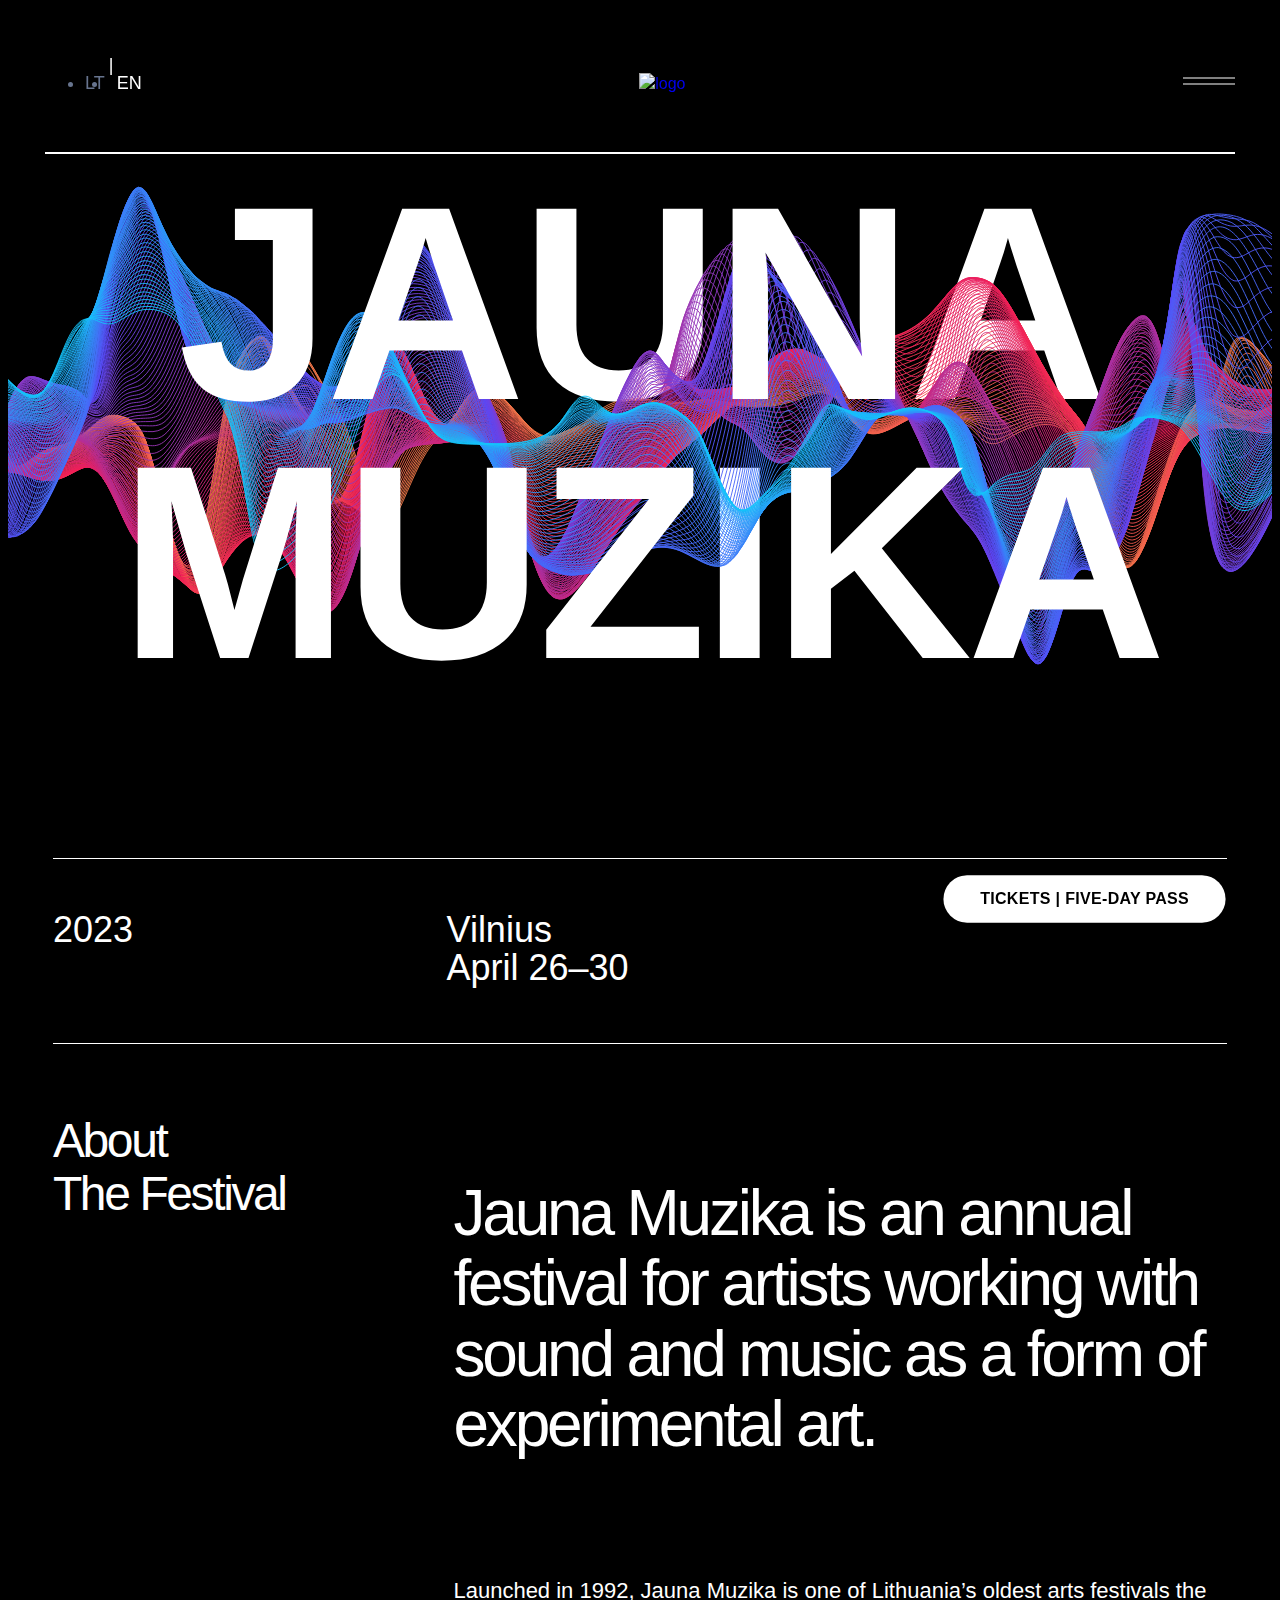
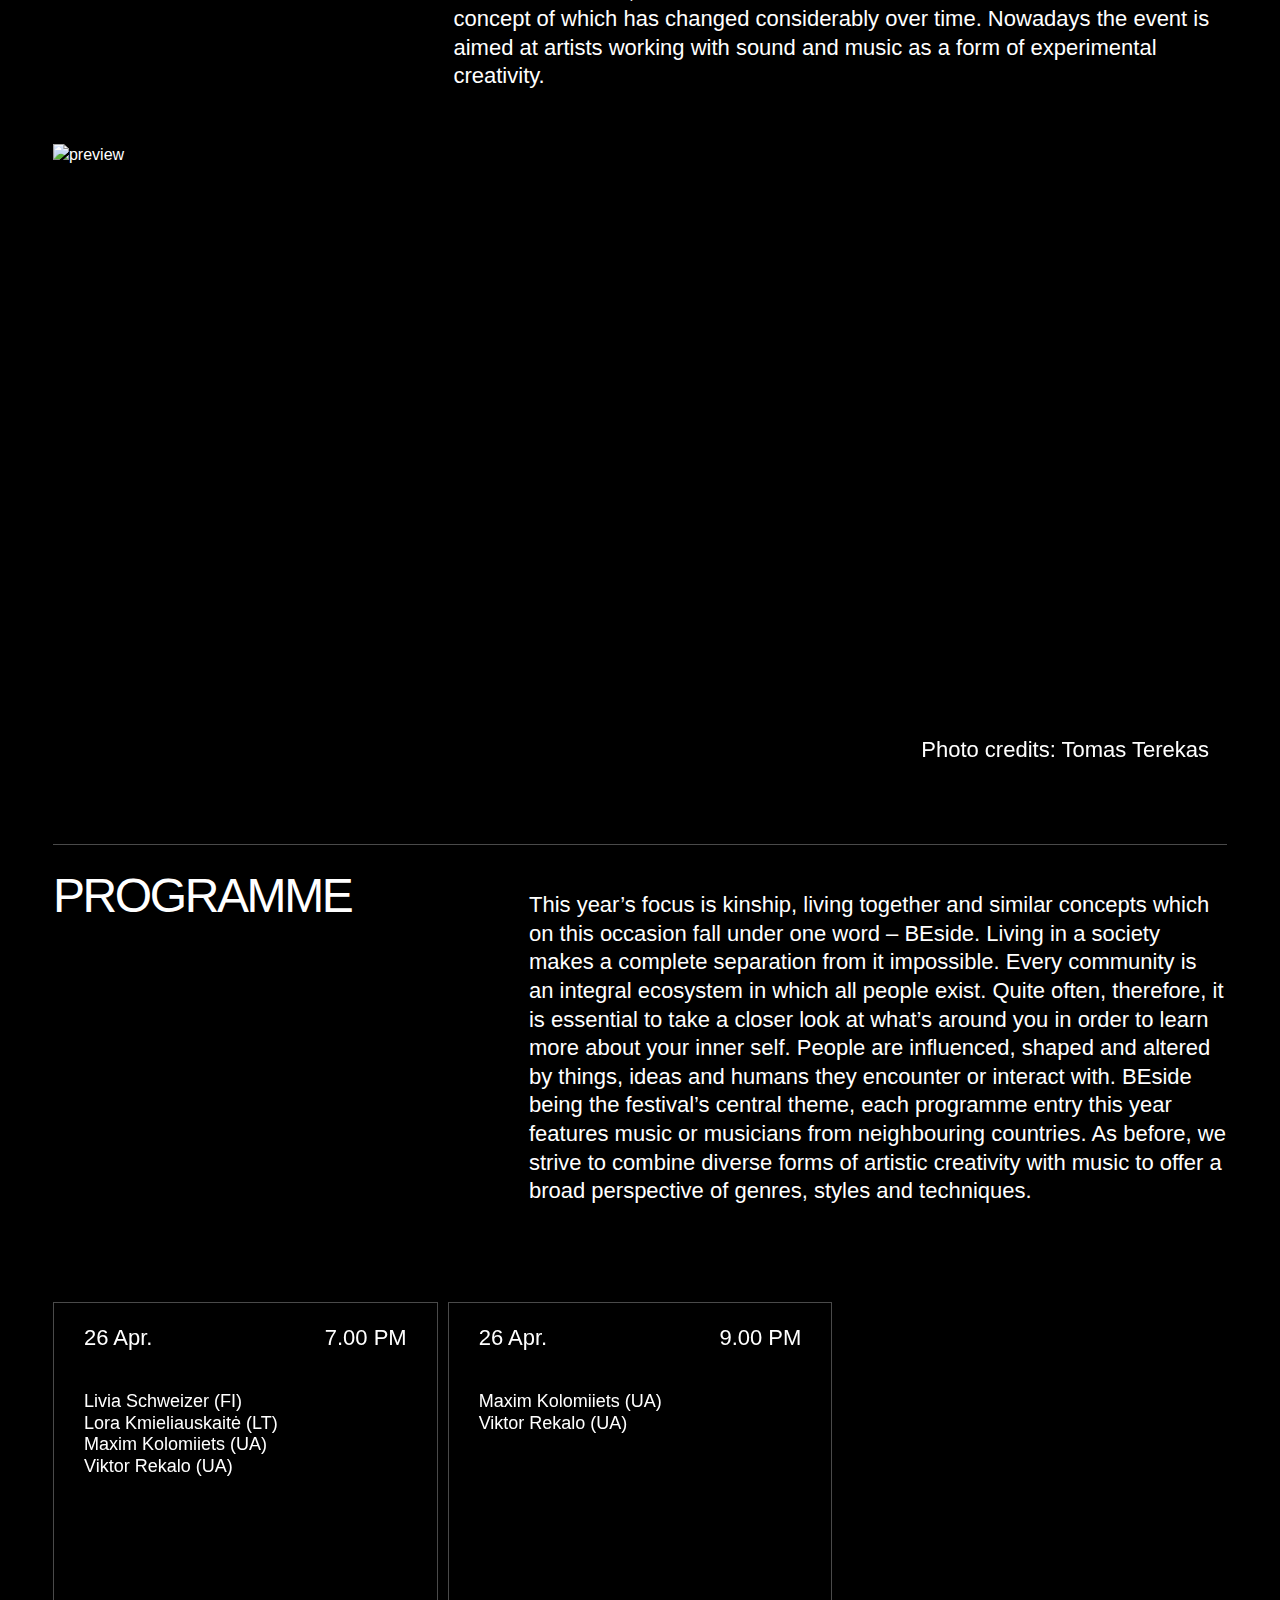
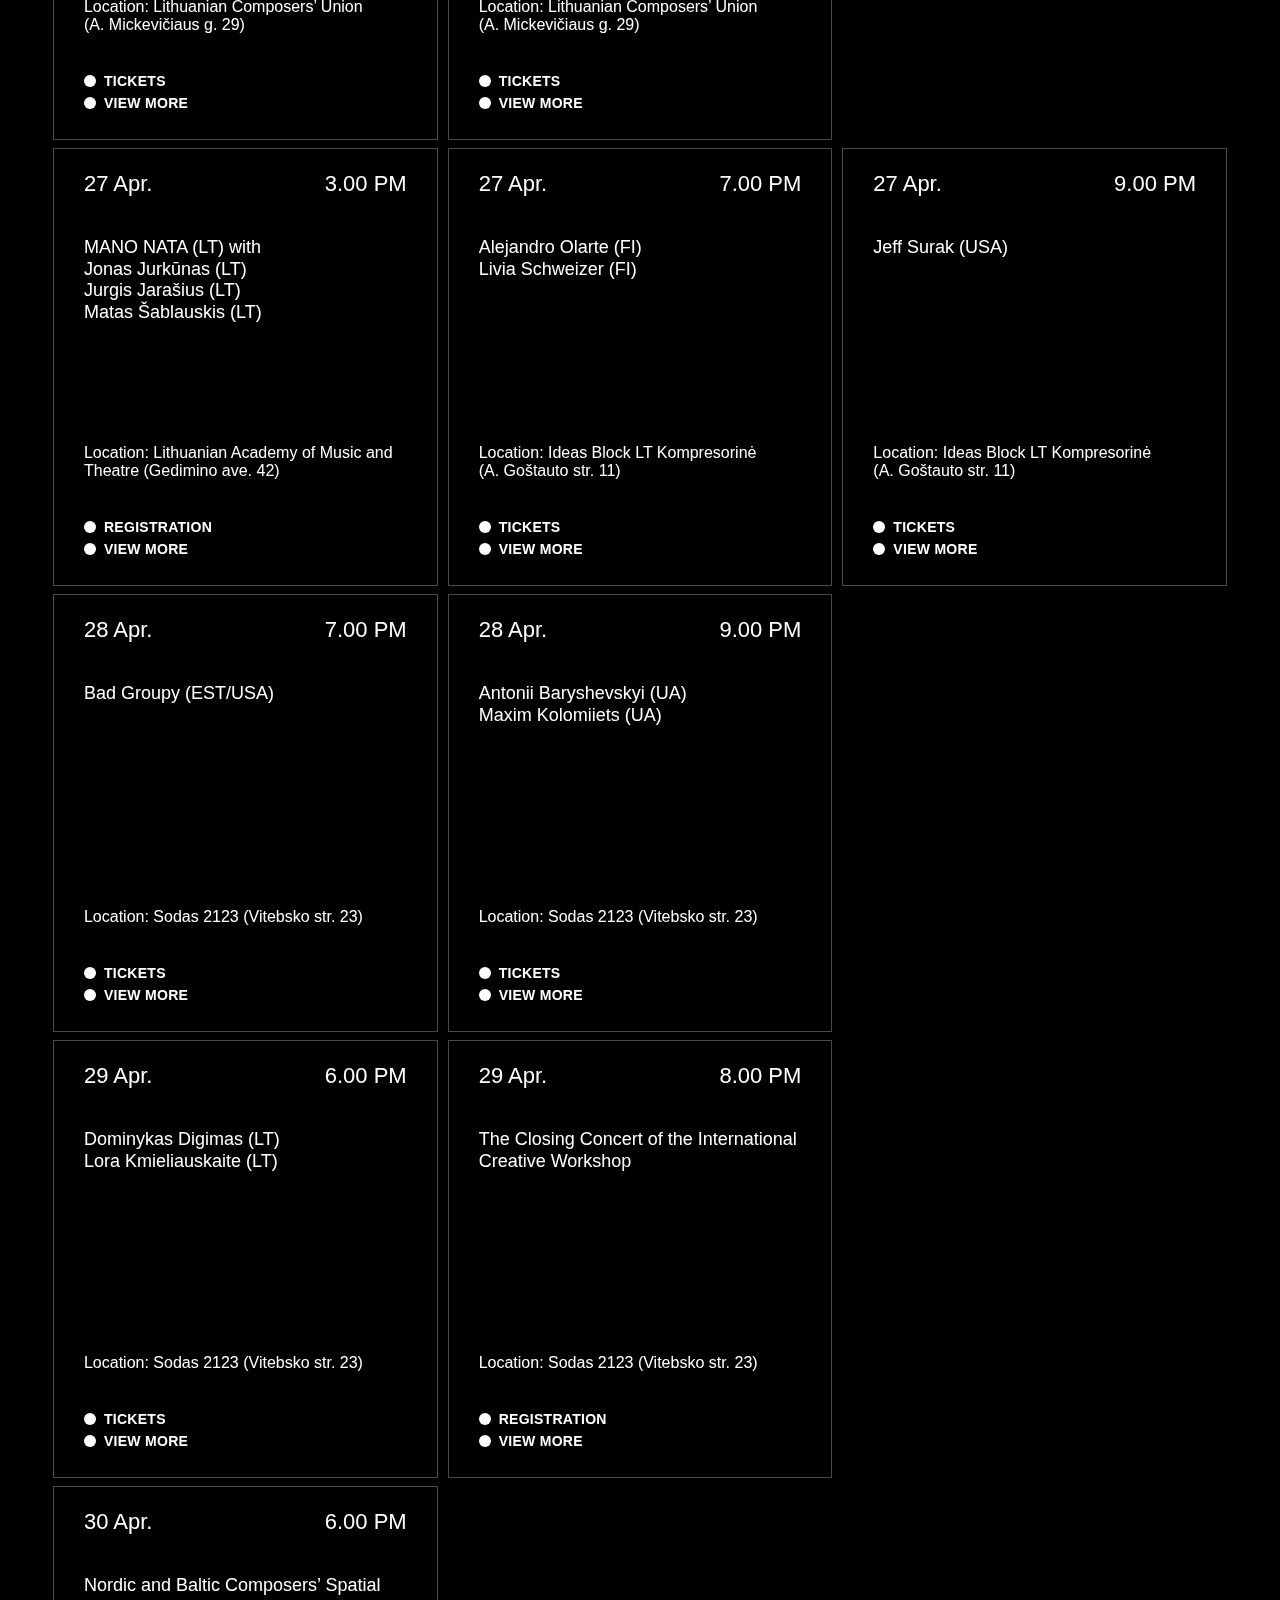
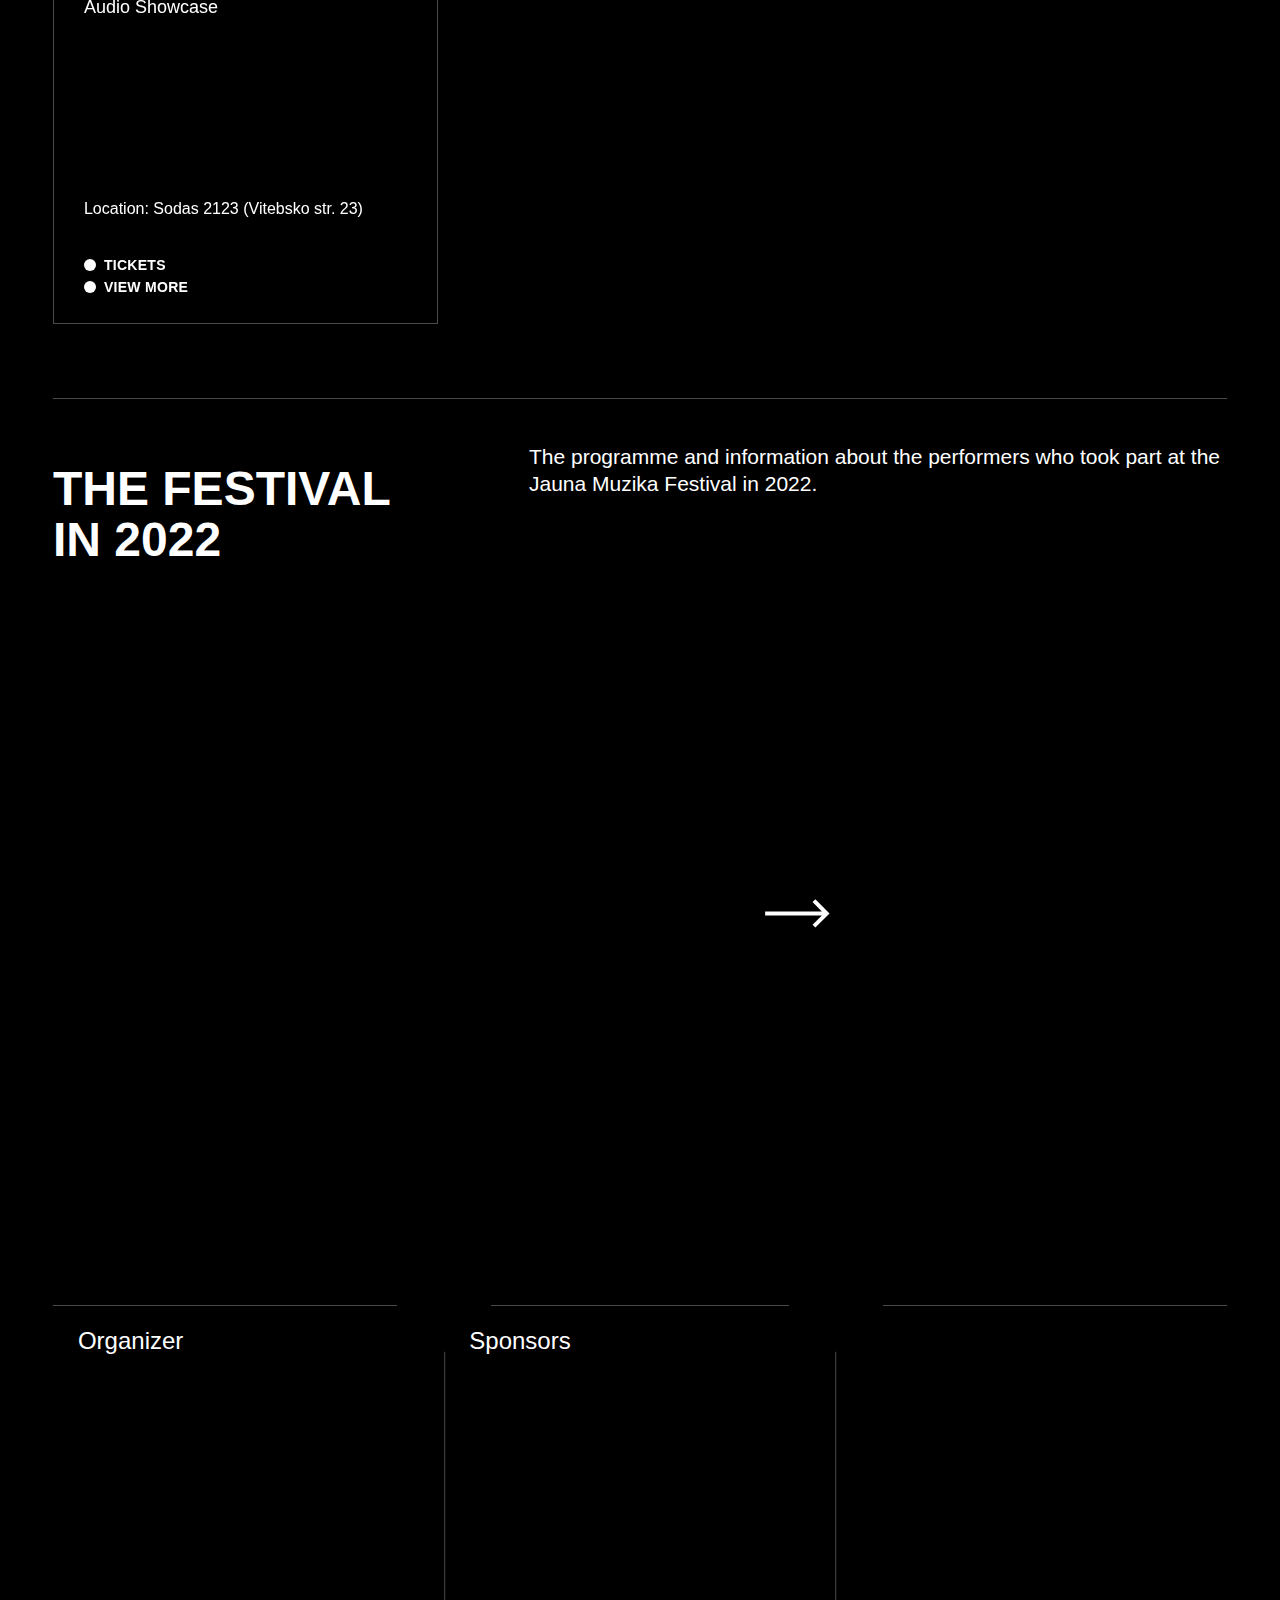
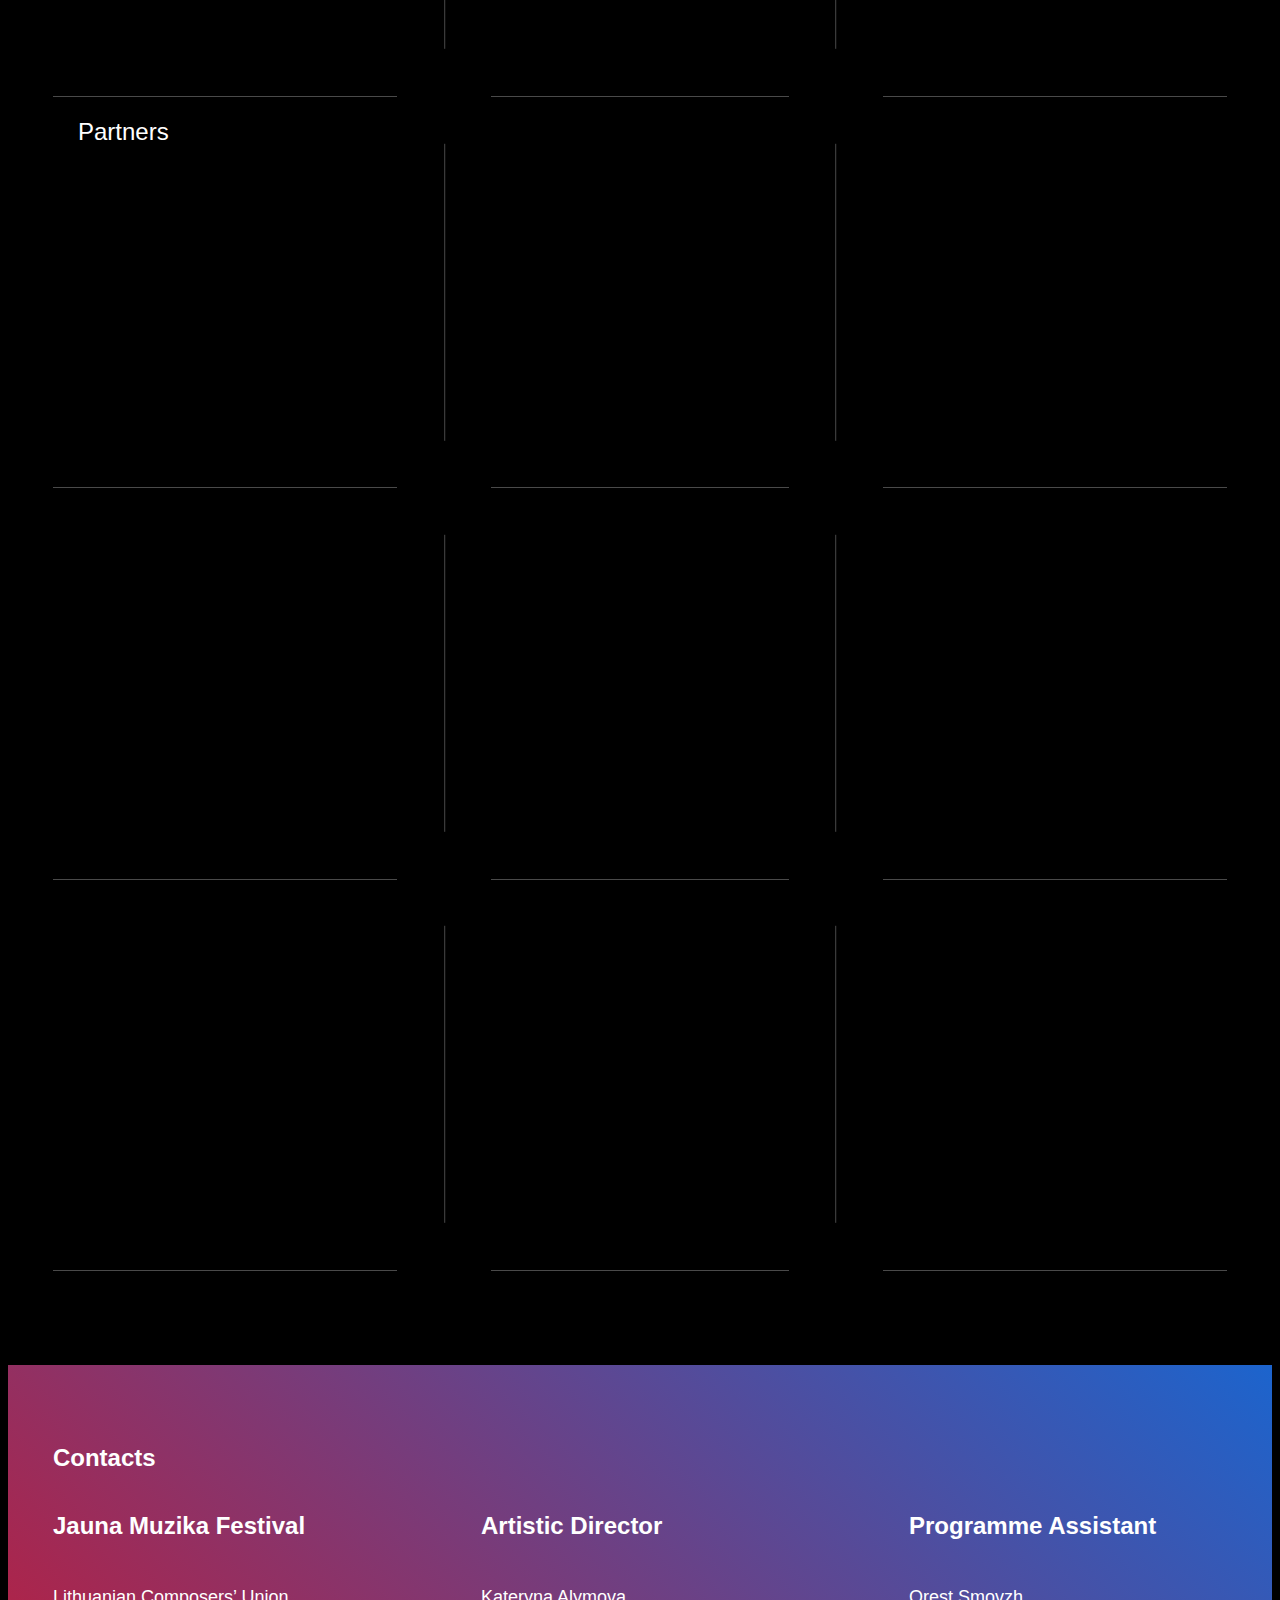
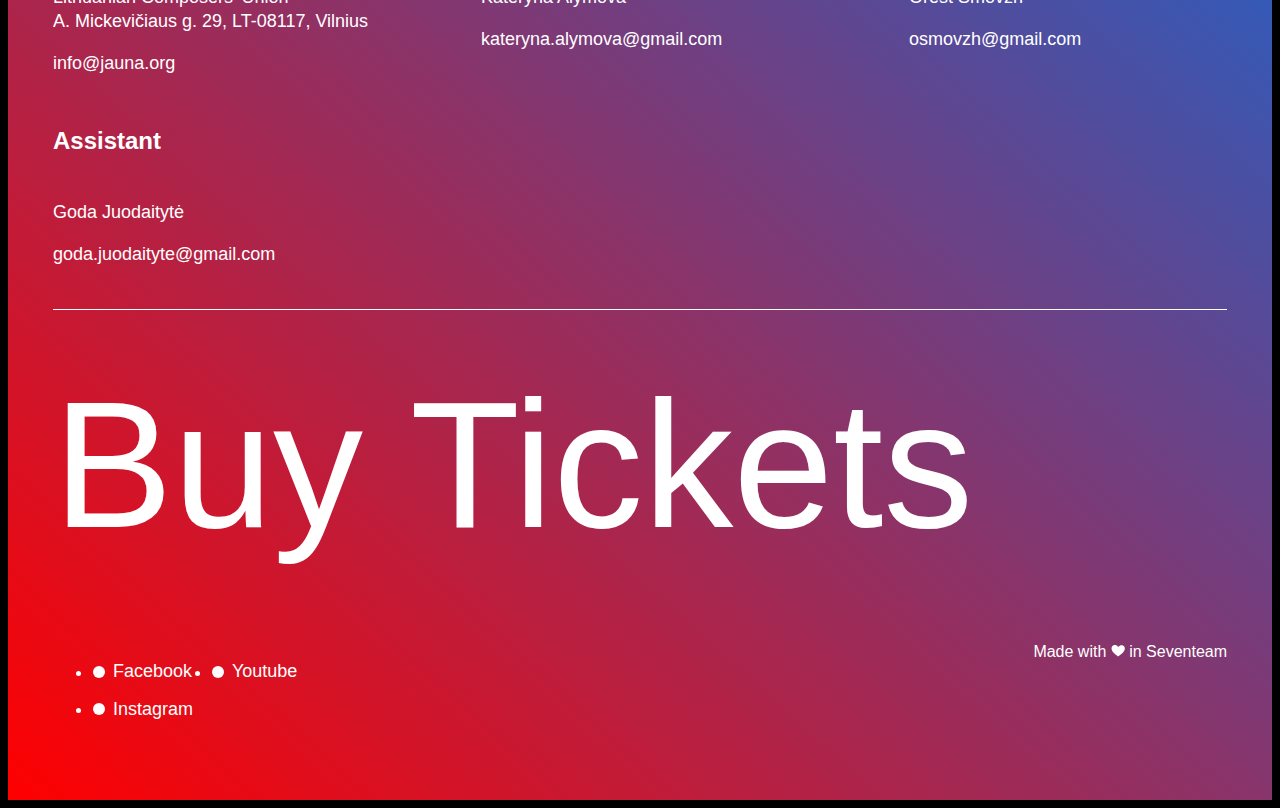
==== commit 3f00ac9d: "30.03 fixes" ====
--- a/en.html
+++ b/en.html
@@ -25,7 +25,7 @@
         <div class="header__item">
           <ul class="menu__lang">
             <li>
-              <a href="/jauna/" class="lang-item">LT</a>
+              <a href="/jauna-v2/" class="lang-item">LT</a>
             </li>
             <li>
               <p class="lang-item lang-item-current">EN</p>
@@ -95,17 +95,17 @@
           <div class="popup__footer">
             <ul class="socials">
               <li>
-                <a href="#" class="socials__item">
+                <a href="https://www.facebook.com/JaunaMuzikaFestival/" class="socials__item" target="_blank" rel="nofollow">
                   Facebook
                 </a>
               </li>
               <li>
-                <a href="#" class="socials__item">
+                <a href="https://www.youtube.com/channel/UCn0_rAgswzIUSmSIEveMe-g" class="socials__item" target="_blank" rel="nofollow">
                   Youtube
                 </a>
               </li>
               <li>
-                <a href="#" class="socials__item">
+                <a href="https://www.instagram.com/jaunamuzika/" class="socials__item" target="_blank" rel="nofollow">
                   Instagram
                 </a>
               </li>
@@ -124,7 +124,7 @@
               <div class="info__date">26 Apr. 7.00 pm</div>
               <div class="info-artist">
                 <span class="info-artist__name">PREDETERMINED FREEDOM OF THE (UN)KNOWN</span>
-                <span class="info-artist__location">Location: Composers Union</span>
+                <span class="info-artist__location">Location: Lithuanian Composers’ Union</span>
               </div>
               <a href="" class="info__notification">Tickets</a>
             </div>
@@ -341,7 +341,7 @@
               <div class="info__date">26 Apr. 9.00 pm</div>
               <div class="info-artist">
                 <span class="info-artist__name">A MONOLOGUE OF MANY VOICES</span>
-                <span class="info-artist__location">Location: Composers Union</span>
+                <span class="info-artist__location">Location: Lithuanian Composers’ Union</span>
               </div>
               <a href="#" class="info__notification">Tickets</a>
             </div>
@@ -469,7 +469,7 @@
               <div class="info__date">27 Apr. 3.00 pm</div>
               <div class="info-artist">
                 <span class="info-artist__name">E.MANONATA IN THE SPHERE</span>
-                <span class="info-artist__location">Location: Academy of Music and Theatre</span>
+                <span class="info-artist__location">Location: Lithuanian Academy of Music and Theatre</span>
               </div>
               <a href="#" class="info__notification">registration</a>
             </div>
@@ -503,7 +503,9 @@
                   </div>
                   <div class="third-col__text">
                     <p>
-                      Mentors<br />
+                      Mentors:
+                    </p>
+                    <p>
                       As a professional composer, Jonas Jurkūnas often considers jazz music as the foundation for his
                       own aesthetic preferences although he also employs remarkably diverse layers of musical heritage,
                       from academic to pop, in his works. His compositional interests span several genres, including
@@ -571,7 +573,7 @@
               <div class="info__date">27 Apr. 7.00 pm</div>
               <div class="info-artist">
                 <span class="info-artist__name">THE TEXTURE OF PAINT, THE PATH OF SOUND</span>
-                <span class="info-artist__location">Location: Ideas Block</span>
+                <span class="info-artist__location">Location: Ideas Block LT Kompresorinė</span>
               </div>
               <a href="#" class="info__notification">Tickets</a>
             </div>
@@ -689,7 +691,7 @@
               <div class="info__date">27 Apr. 9.00 pm</div>
               <div class="info-artist">
                 <span class="info-artist__name">ANALOGUE PERMUTATIONS FOR CASSETTES AND ELECTRONICS</span>
-                <span class="info-artist__location">Location: Ideas Block</span>
+                <span class="info-artist__location">Location: Ideas Block LT Kompresorinė</span>
               </div>
               <a href="#" class="info__notification">Tickets</a>
             </div>
@@ -755,7 +757,7 @@
               <div class="info__date">28 Apr. 7.00 pm</div>
               <div class="info-artist">
                 <span class="info-artist__name">COLLECTIVE DREAMING</span>
-                <span class="info-artist__location">Location: Sodas</span>
+                <span class="info-artist__location">Location: SODAS 2123</span>
               </div>
               <a href="#" class="info__notification">Tickets</a>
             </div>
@@ -804,6 +806,25 @@
                       characterises also the live performances by Bad Groupy, their musical material ranging from
                       musique concrete to harsh noise.
                     </p>
+
+                    <ul class="socials info__socials">
+                      <li>
+                        <a href="https://www.kristinkuldkepp.net" class="socials__item" target="_blank">
+                          Site
+                        </a>
+                      </li>
+                      <li>
+                        <a href="https://www.kristinkuldkepp.net/badgroupy" class="socials__item" target="_blank">
+                          Site
+                        </a>
+                      </li>
+                      <li>
+                        <a href="https://zeromoon.bandcamp.com/album/the-last-piece-of-graphite" class="socials__item"
+                          target="_blank">
+                          Site
+                        </a>
+                      </li>
+                    </ul>
                   </div>
                 </div>
 
@@ -842,25 +863,6 @@
                     body, materiality, and sound. She has given lectures and workshops on interactive audio technology
                     and improvisation. She is a co-curator of Klingt Gut!, the biannual international symposium on sonic
                     art and spatial audio in Hamburg, Germany.</p>
-
-                  <ul class="socials info__socials">
-                    <li>
-                      <a href="https://www.kristinkuldkepp.net" class="socials__item" target="_blank">
-                        Site
-                      </a>
-                    </li>
-                    <li>
-                      <a href="https://www.kristinkuldkepp.net/badgroupy" class="socials__item" target="_blank">
-                        Site
-                      </a>
-                    </li>
-                    <li>
-                      <a href="https://zeromoon.bandcamp.com/album/the-last-piece-of-graphite" class="socials__item"
-                        target="_blank">
-                        Site
-                      </a>
-                    </li>
-                  </ul>
                 </div>
               </div>
 
@@ -883,7 +885,7 @@
               <div class="info__date">28 Apr. 9.00 pm</div>
               <div class="info-artist">
                 <span class="info-artist__name">EXPANSION, IMMERSION, LIMITATION, EXPLORATION</span>
-                <span class="info-artist__location">Location: Sodas</span>
+                <span class="info-artist__location">Location: SODAS 2123</span>
               </div>
               <a href="#" class="info__notification">Tickets</a>
             </div>
@@ -941,7 +943,7 @@
                       </li>
                       <li>
                         <a href="https://www.instagram.com/bulbonos" class="socials__item" target="_blank">
-                          instagram
+                          Instagram
                         </a>
                       </li>
                       <li>
@@ -985,7 +987,7 @@
                       </li>
                       <li>
                         <a href="https://www.instagram.com/kolomiietsmaxim" class="socials__item" target="_blank">
-                          instagram
+                          Instagram
                         </a>
                       </li>
                       <li>
@@ -1016,7 +1018,7 @@
               <div class="info__date">29 Apr. 6.00 pm</div>
               <div class="info-artist">
                 <span class="info-artist__name">A LUMINOUS TALE</span>
-                <span class="info-artist__location">Location: Sodas</span>
+                <span class="info-artist__location">Location: SODAS 2123</span>
               </div>
               <a href="#" class="info__notification">Tickets</a>
             </div>
@@ -1046,7 +1048,8 @@
                     the colour of the cloud-mountains changes again. Then you observe for some time waiting for the gust
                     of wind from the wings of the eagle to lift you into the air.</p>
 
-                  <p>Dominykas Digimas: sound, music<br />
+                  <p>Performers:<br/>
+                    Dominykas Digimas: sound, music<br />
                     Lora Kmieliauskaitė: violin, voice, action<br />
                     Kristijonas Dirsė: video installation</p>
                 </div>
@@ -1142,7 +1145,7 @@
               <div class="info__date">29 Apr. 8.00 pm</div>
               <div class="info-artist">
                 <span class="info-artist__name">IMMEDIA: THE SYNERGY OF SPACE, VISUALS AND SOUND </span>
-                <span class="info-artist__location">Location: Sodas</span>
+                <span class="info-artist__location">Location: SODAS 2123</span>
               </div>
               <a href="#" class="info__notification">registration</a>
             </div>
@@ -1209,10 +1212,10 @@
 
           <div class="popup__header">
             <div class="info">
-              <div class="info__date">30 Apr. 8.00 pm</div>
+              <div class="info__date">30 Apr. 6.00 pm</div>
               <div class="info-artist">
                 <span class="info-artist__name">SPATIAL MUSIC MARATHON</span>
-                <span class="info-artist__location">Location: Sodas</span>
+                <span class="info-artist__location">Location: SODAS 2123</span>
               </div>
               <a href="#" class="info__notification">Tickets</a>
             </div>
@@ -1351,6 +1354,9 @@
                 allowfullscreen></iframe>
             </div> -->
           </div>
+          <div class="video__author">
+            <p>Photo credits: Tomas Terekas</p>
+          </div>
         </div>
       </div>
     </div>
@@ -1407,7 +1413,7 @@
                     </div>
 
                     <div class="program-slider__main">
-                      <p>Location: Lithuanian Composers’ Union (A. Mickevičiaus g. 29)</p>
+                      <p>Location: Lithuanian Composers’ Union <br/>(A. Mickevičiaus g. 29)</p>
                     </div>
 
                     <div class="program-slider__footer">
@@ -1435,7 +1441,7 @@
                     </div>
 
                     <div class="program-slider__main">
-                      <p>Location: Lithuanian Composers’ Union (A. Mickevičiaus g. 29)</p>
+                      <p>Location: Lithuanian Composers’ Union <br/>(A. Mickevičiaus g. 29)</p>
                     </div>
 
                     <div class="program-slider__footer">
@@ -1508,7 +1514,7 @@
                     </div>
 
                     <div class="program-slider__main">
-                      <p>Location: Ideas Block LT Kompresorinė (A. Goštauto str. 11)</p>
+                      <p>Location: Ideas Block LT Kompresorinė <br/>(A. Goštauto str. 11)</p>
                     </div>
 
                     <div class="program-slider__footer">
@@ -1535,7 +1541,7 @@
                     </div>
 
                     <div class="program-slider__main">
-                      <p>Location: Ideas Block LT Kompresorinė (A. Goštauto str. 11)</p>
+                      <p>Location: Ideas Block LT Kompresorinė <br/>(A. Goštauto str. 11)</p>
                     </div>
 
                     <div class="program-slider__footer">
@@ -1954,23 +1960,29 @@
 
           <div class="partners__item item-2">
             <div class="partners__logo">
-              <img loading="lazy" src="./assets/img/parnters-16.png" alt="">
+              <img loading="lazy" src="./assets/img/parnters-19.png" alt="">
             </div>
           </div>
 
           <div class="partners__item item-3">
             <div class="partners__logo">
+              <img loading="lazy" src="./assets/img/parnters-16.png" alt="">
+            </div>
+          </div>
+
+          <div class="partners__item item-1">
+            <div class="partners__logo">
               <img loading="lazy" src="./assets/img/parnters-18.png" alt="">
             </div>
           </div>
 
-          <!-- <div class="partners__item item-2 item-desc">
+          <div class="partners__item item-2 item-desc">
 
           </div>
 
           <div class="partners__item item-3 item-desc">
 
-          </div> -->
+          </div>
 
           <div class="partners__item item-empty item-1">
           </div>
@@ -2016,7 +2028,7 @@
             </div>
 
             <div class="footer-contacts__item">
-              <div class="footer-contacts__subtitle">Programme Manager</div>
+              <div class="footer-contacts__subtitle">Programme Assistant</div>
 
               <div class="footer-contacts__text">
                 <p>Orest Smovzh</p>
@@ -2027,7 +2039,7 @@
             </div>
 
             <div class="footer-contacts__item">
-              <div class="footer-contacts__subtitle">Coordinator</div>
+              <div class="footer-contacts__subtitle">Assistant</div>
 
               <div class="footer-contacts__text">
                 <p>Goda Juodaitytė</p>
@@ -2046,17 +2058,17 @@
         <div class="footer__socials">
           <ul class="socials footer__socials__list">
             <li>
-              <a href="#" class="socials__item">
+              <a href="https://www.facebook.com/JaunaMuzikaFestival/" class="socials__item" target="_blank" rel="nofollow">
                 Facebook
               </a>
             </li>
             <li>
-              <a href="#" class="socials__item">
+              <a href="https://www.youtube.com/channel/UCn0_rAgswzIUSmSIEveMe-g" class="socials__item" target="_blank" rel="nofollow">
                 Youtube
               </a>
             </li>
             <li>
-              <a href="#" class="socials__item">
+              <a href="https://www.instagram.com/jaunamuzika/" class="socials__item" target="_blank" rel="nofollow">
                 Instagram
               </a>
             </li>
--- a/css/styles.css
+++ b/css/styles.css
@@ -704,6 +704,11 @@
   font-size: 2rem;
   margin-top: 1.375rem;
 }
+@media (min-width: 900px) {
+  .popup-event .popup__header .info-artist__location {
+    text-align: center;
+  }
+}
 @media (max-width: 899px) {
   .popup-event .popup__header .info-artist__location {
     font-size: 1.25rem;
@@ -722,6 +727,12 @@
   -webkit-transition: 0.3s ease;
   transition: 0.3s ease;
 }
+@media (min-width: 900px) {
+  .popup-event .popup__header .info__notification {
+    min-width: 9.6875rem;
+    text-align: right;
+  }
+}
 .popup-event .popup__header .info__notification:before {
   content: "";
   display: inline-block;
@@ -815,6 +826,9 @@
             flex-direction: row-reverse;
   }
 }
+.popup-event .popup__content .info__col i {
+  font-style: italic;
+}
 .popup-event .popup__content .info__socials {
   margin-top: 0.75rem;
 }
@@ -845,9 +859,6 @@
 }
 .popup-event .popup__content .info .second-col {
   display: block;
-}
-.popup-event .popup__content .info .second-col__text {
-  line-height: 118%;
 }
 .popup-event .popup__content .info .second-col__text > * + * {
   margin-top: 1.25rem;
@@ -1476,6 +1487,25 @@
   width: 100%;
   height: 100%;
 }
+.video__author {
+  position: absolute;
+  right: 1.125rem;
+  bottom: 1rem;
+  font-family: "Open Sans", sans-serif;
+  font-weight: 300;
+  line-height: 130%;
+  z-index: 10;
+}
+@media (min-width: 900px) {
+  .video__author {
+    font-size: 1.375rem;
+  }
+}
+@media (max-width: 899px) {
+  .video__author {
+    font-size: 1rem;
+  }
+}
 
 @media (min-width: 900px) {
   .program {
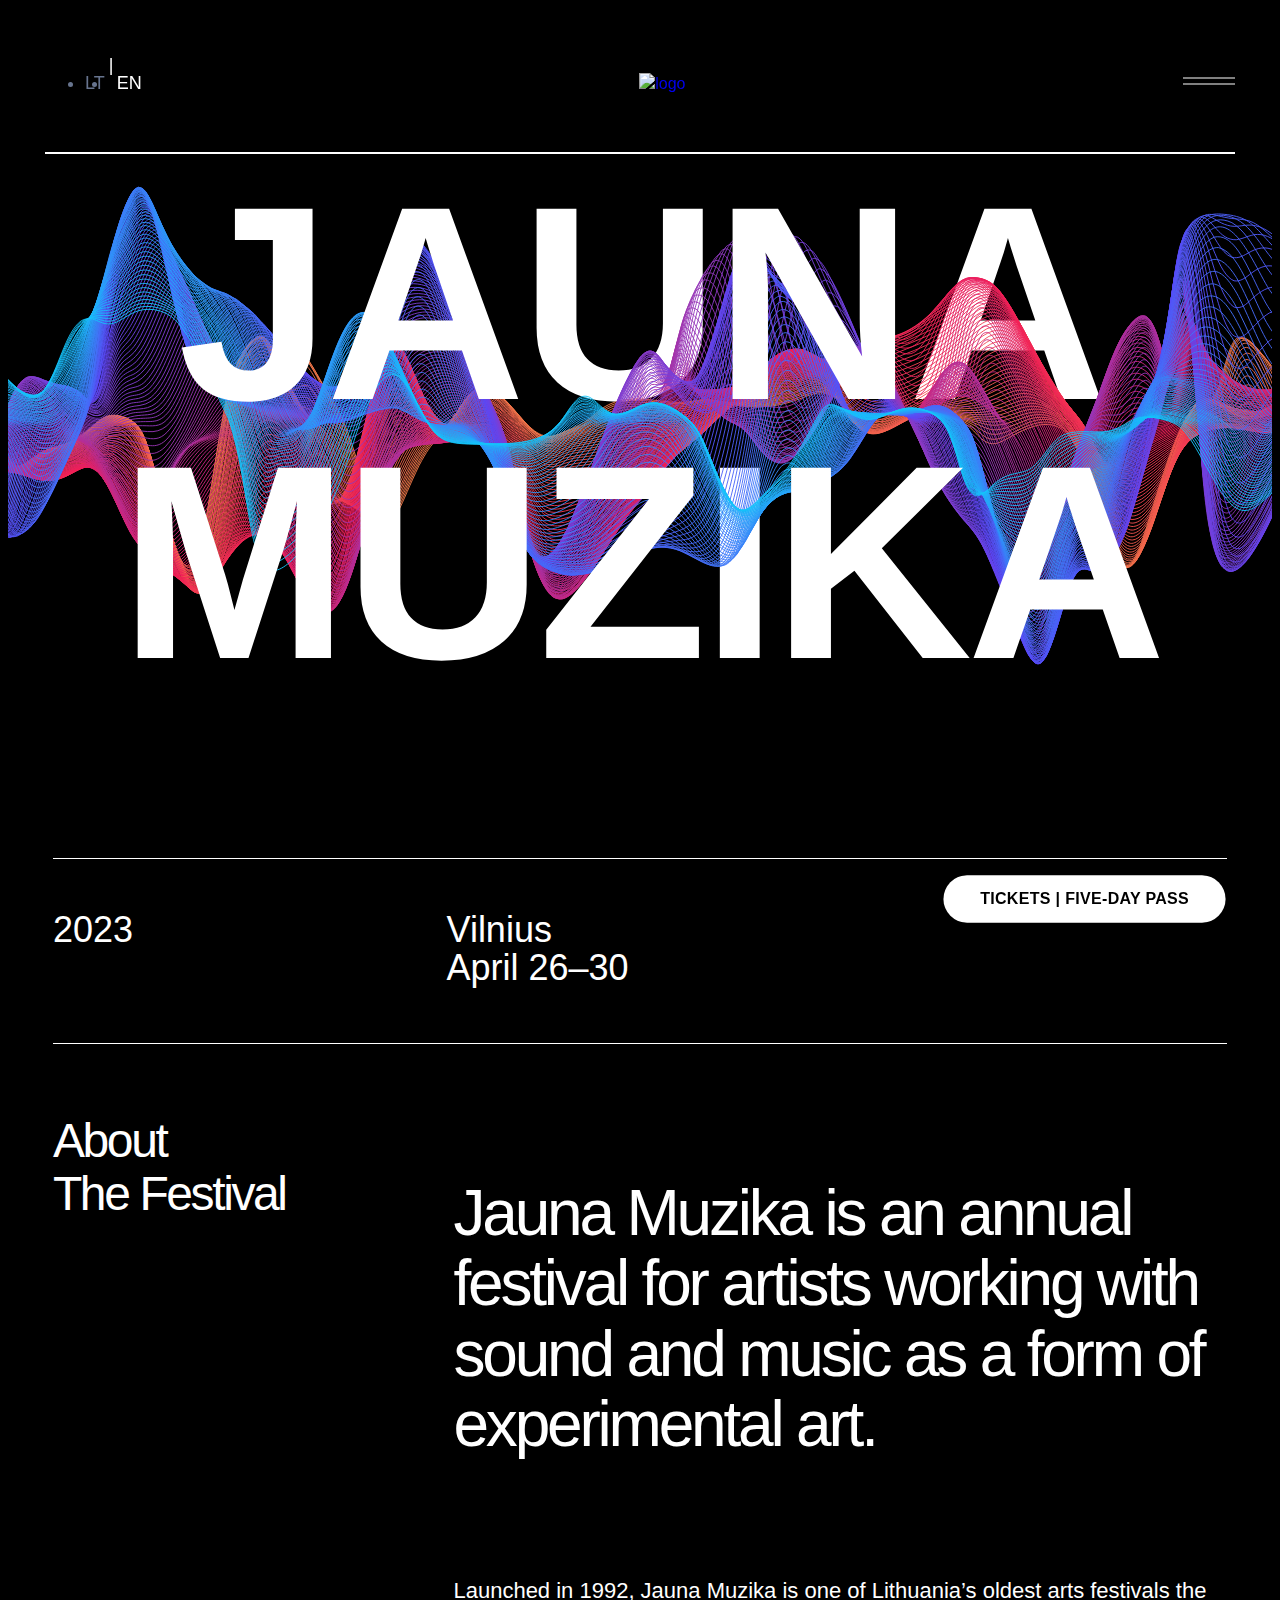
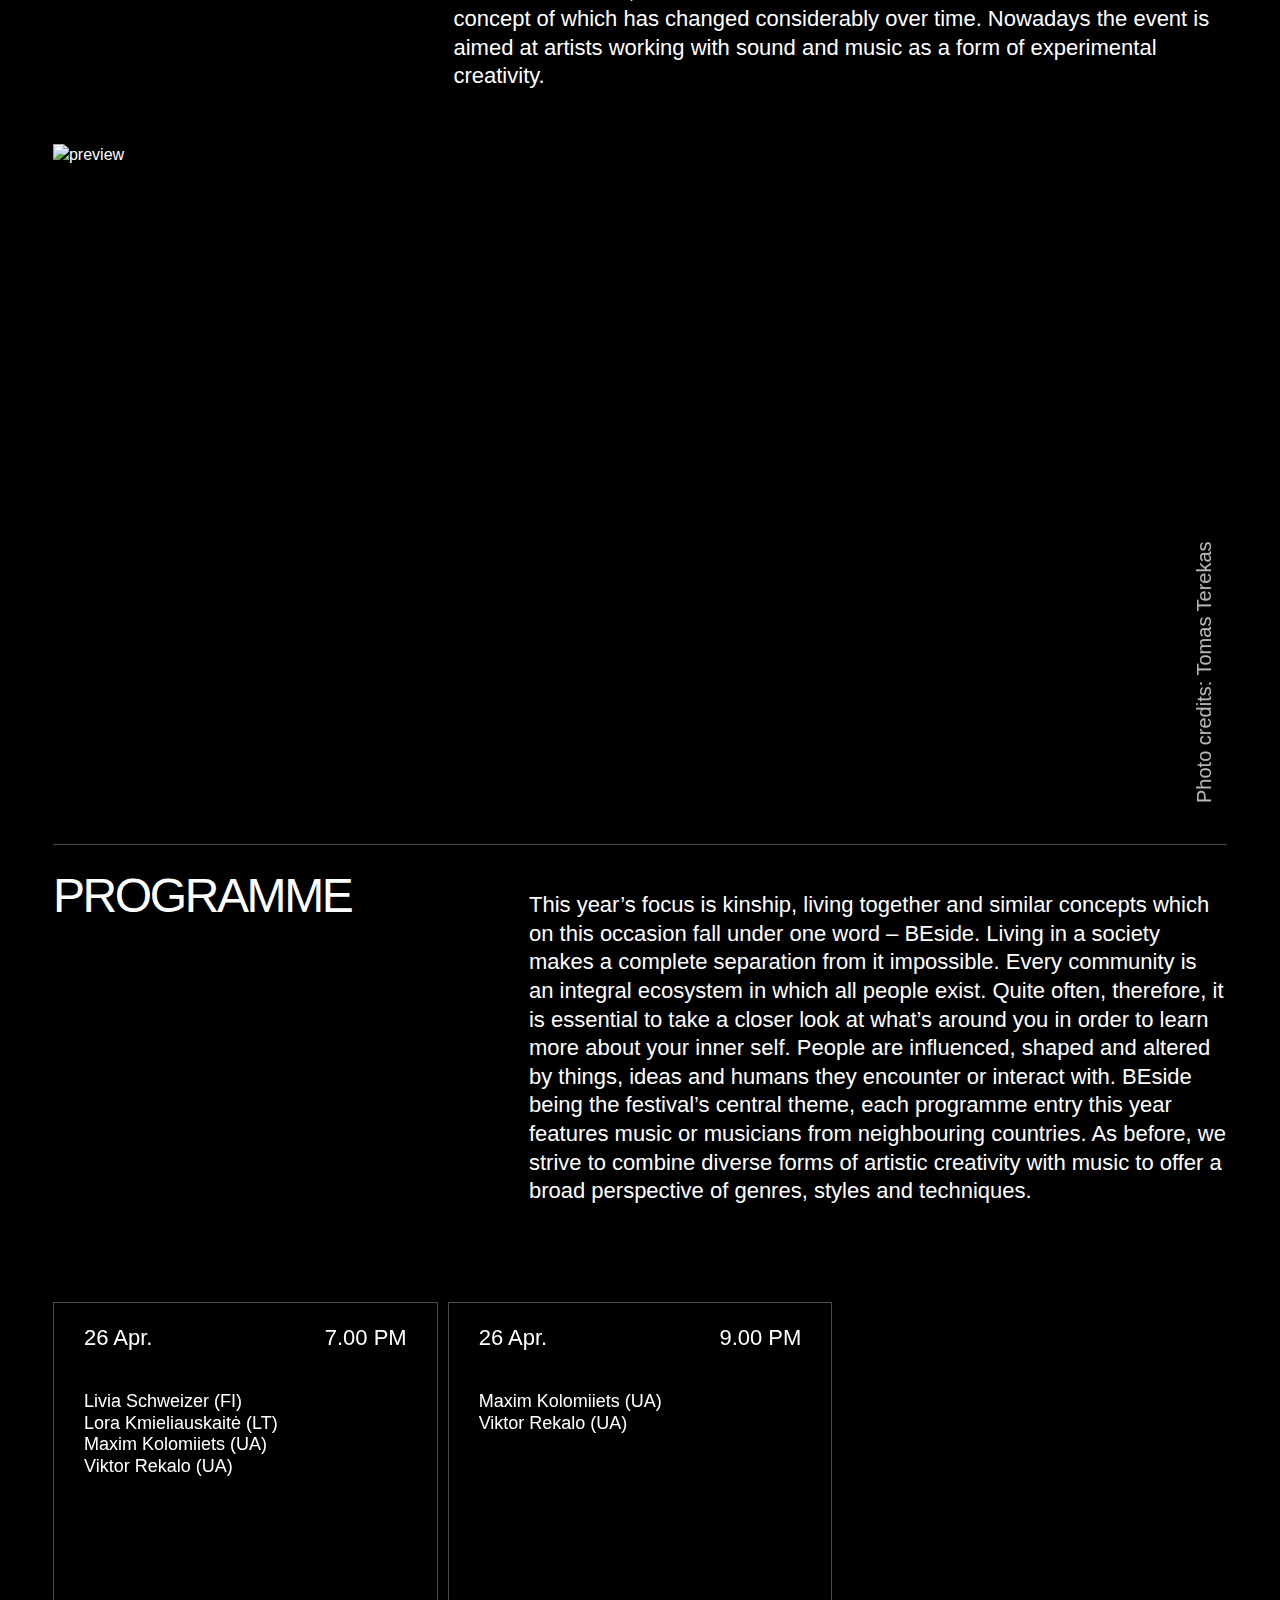
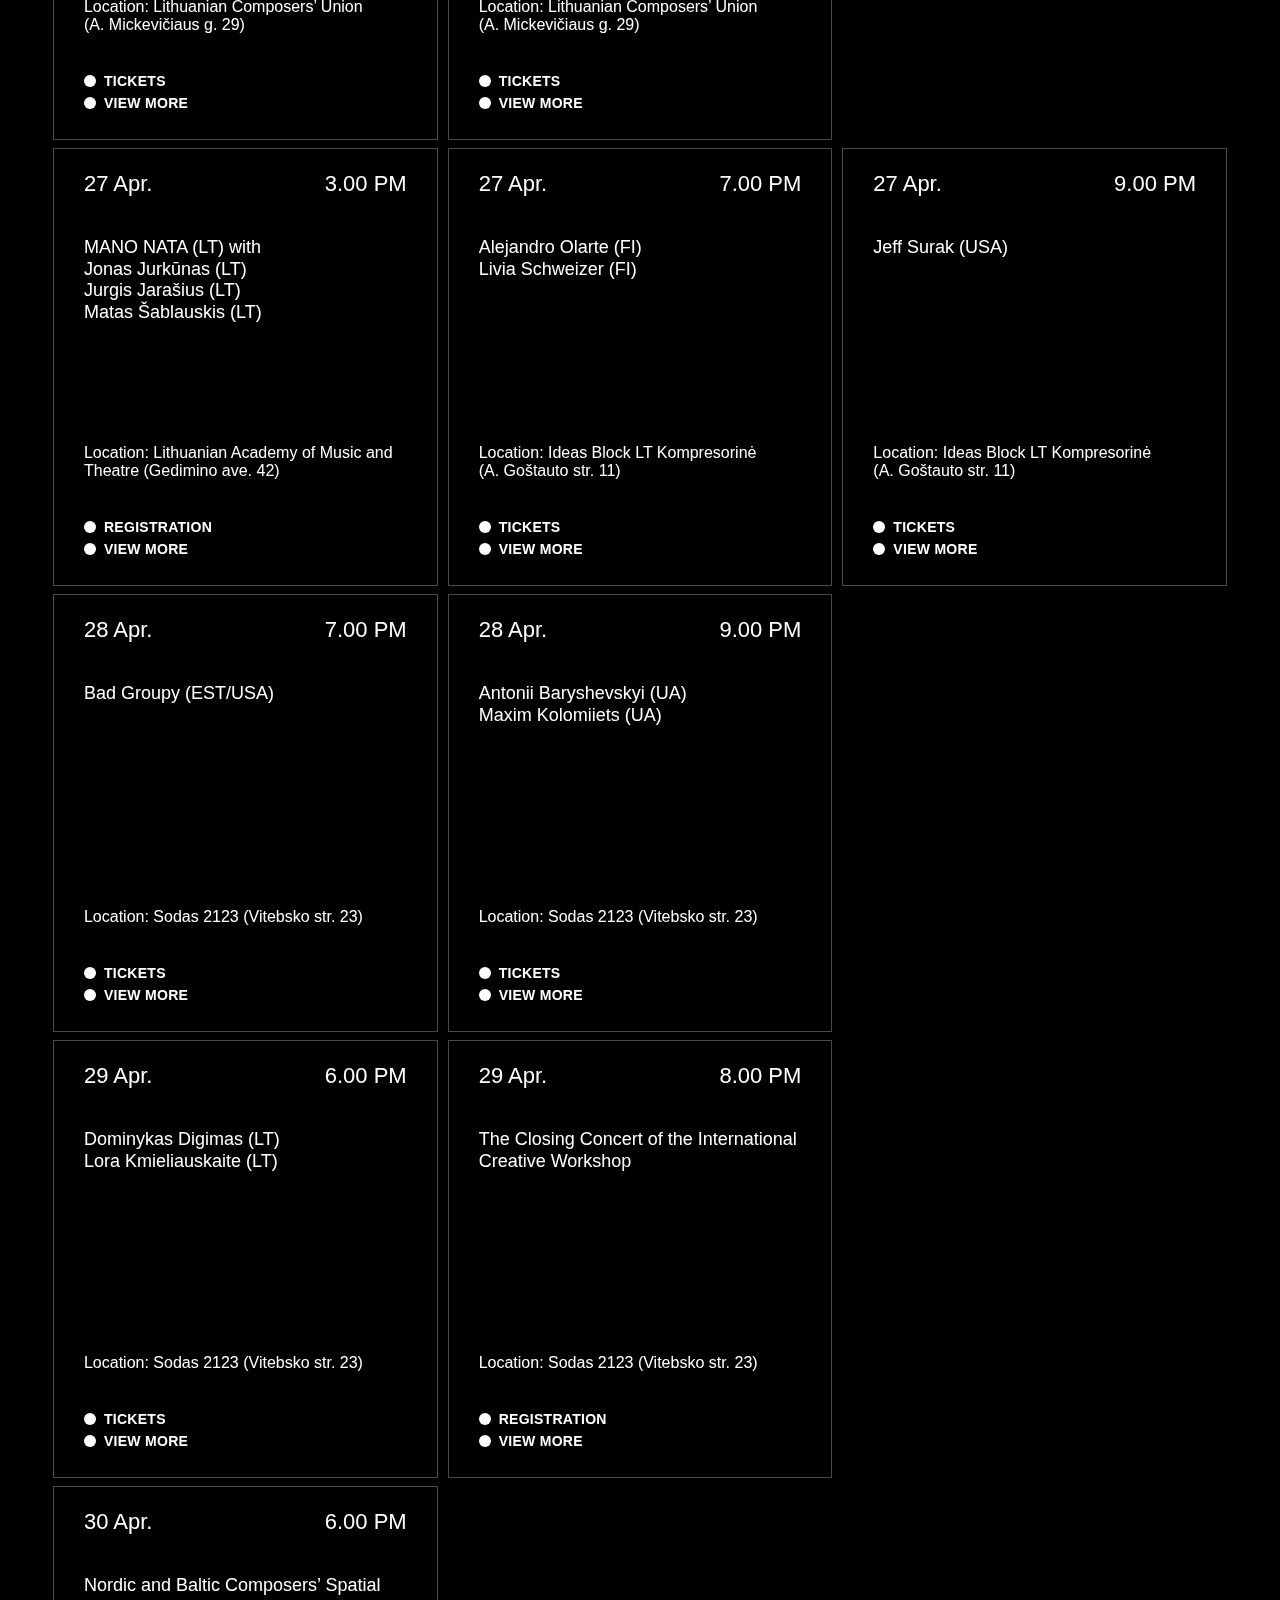
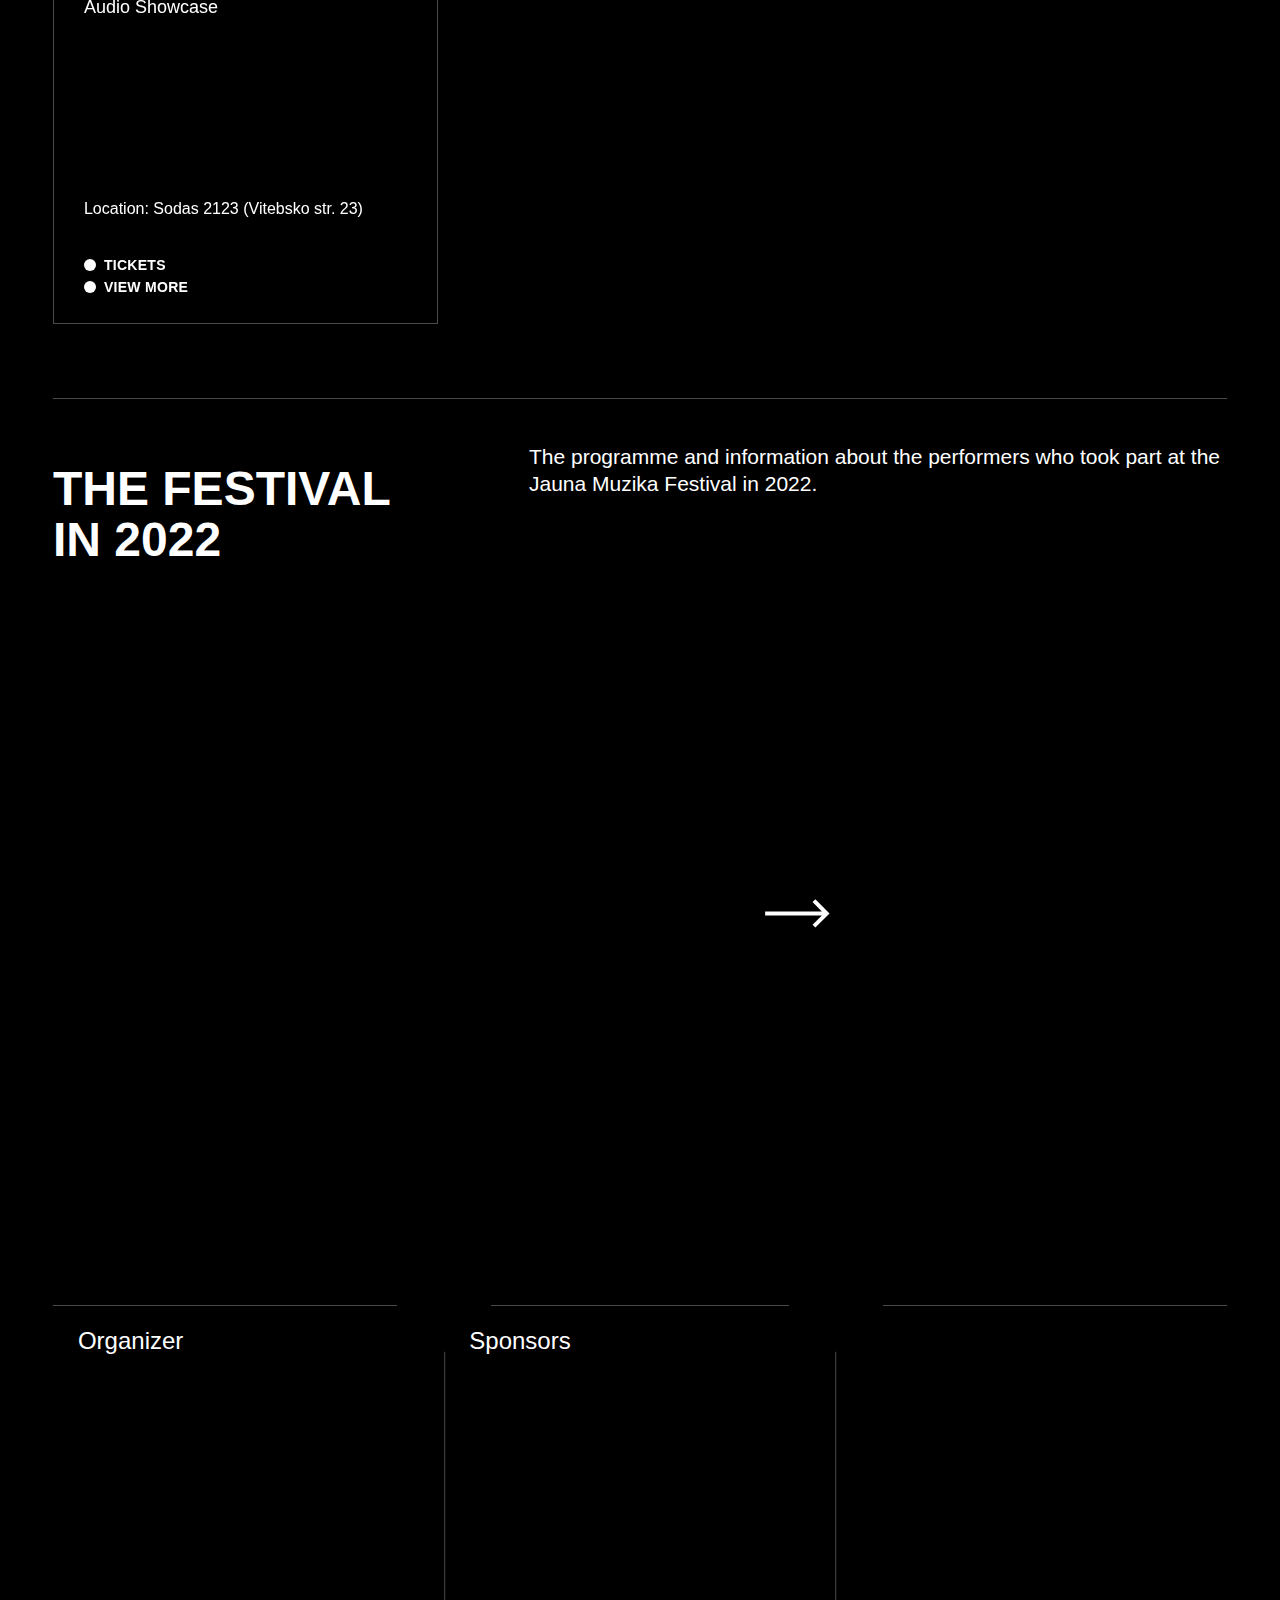
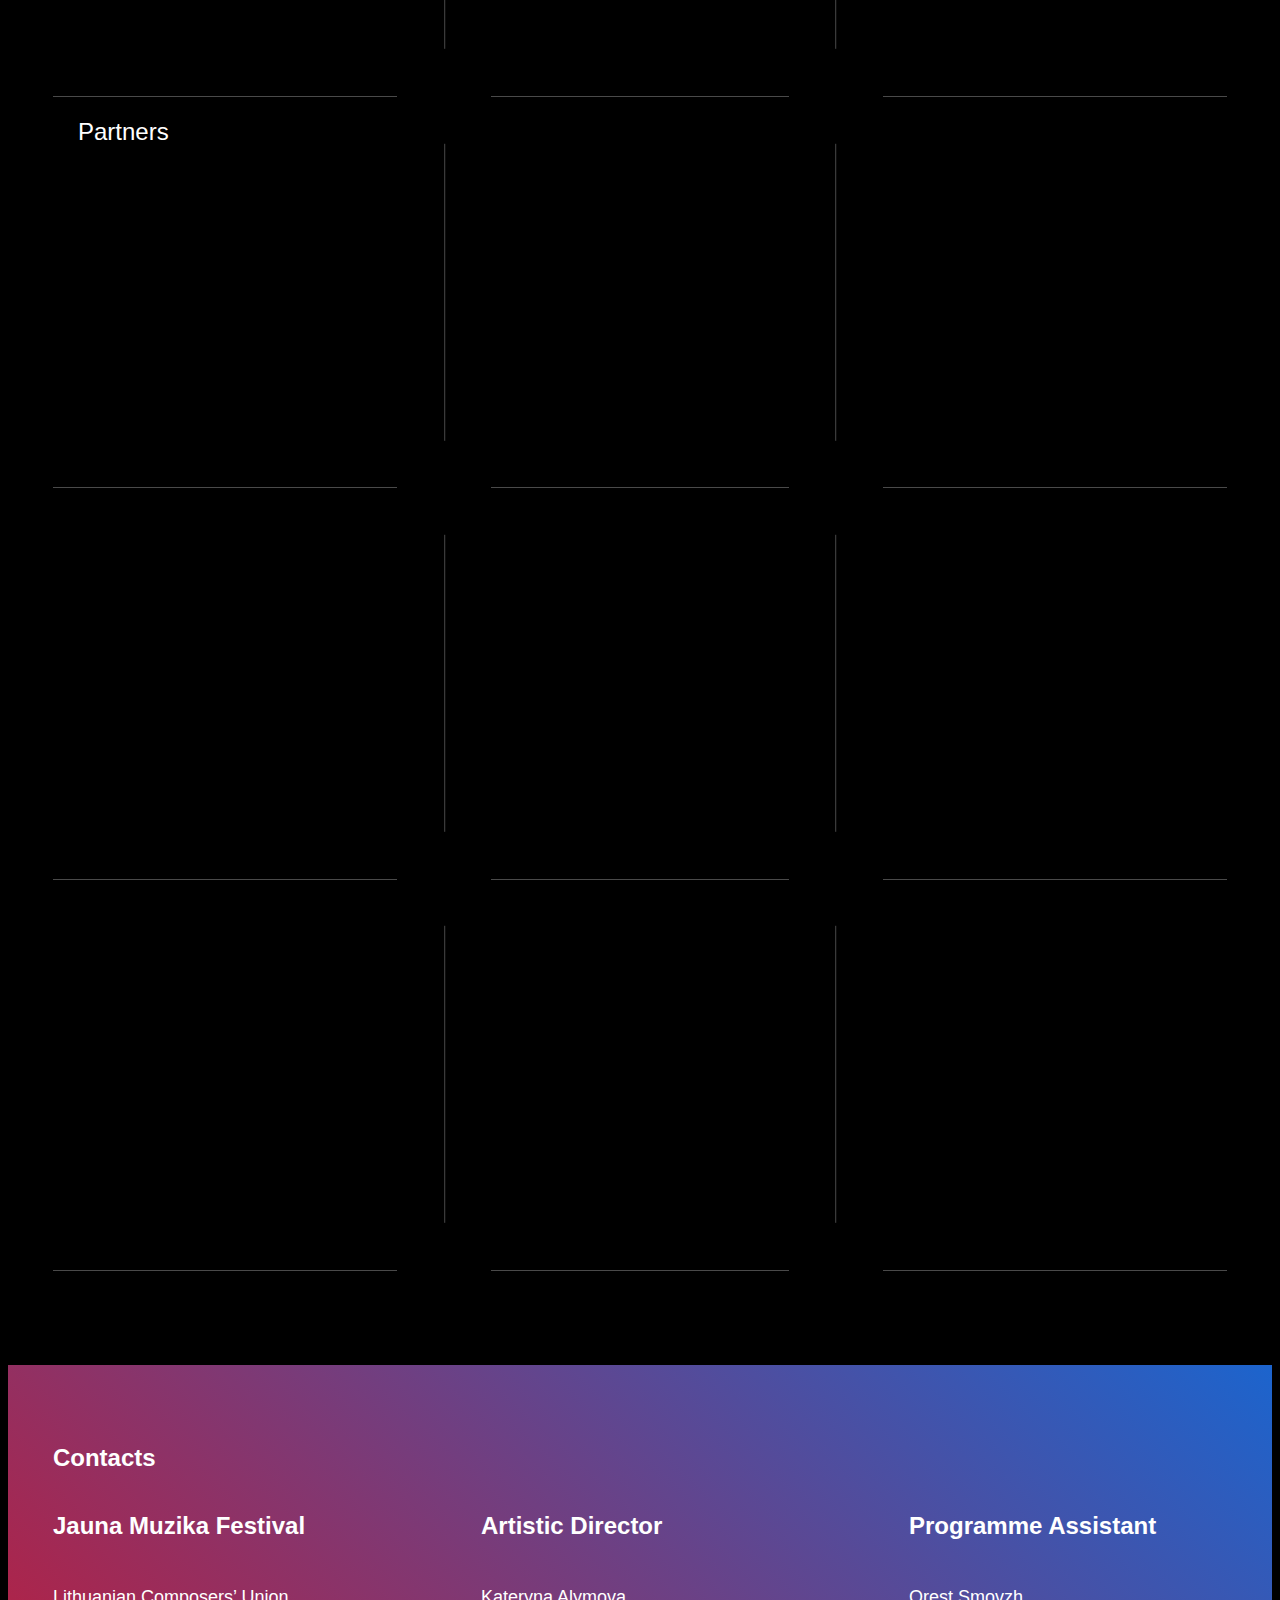
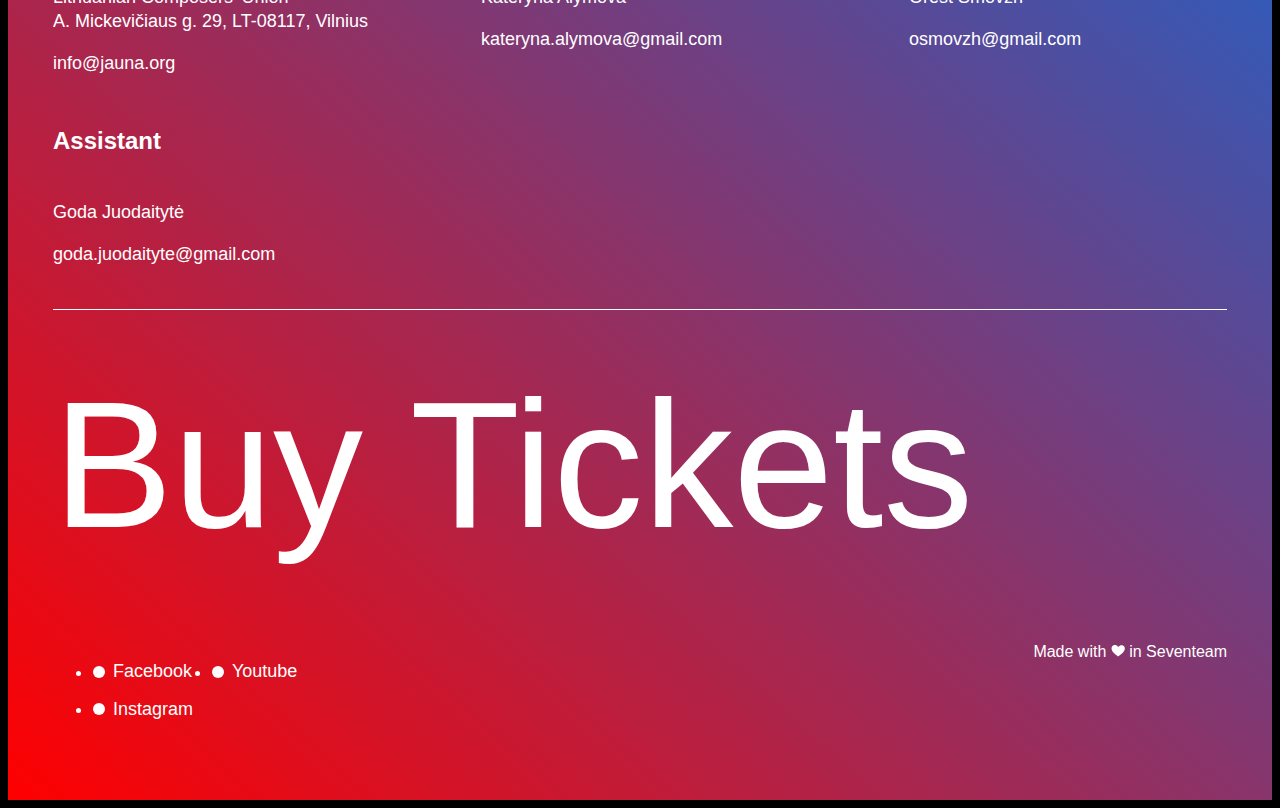
==== commit 032bd227: "Add Tickets Links" ====
--- a/en.html
+++ b/en.html
@@ -126,7 +126,7 @@
                 <span class="info-artist__name">PREDETERMINED FREEDOM OF THE (UN)KNOWN</span>
                 <span class="info-artist__location">Location: Lithuanian Composers’ Union</span>
               </div>
-              <a href="" class="info__notification">Tickets</a>
+              <a href="https://www.bilietai.lt/lit/renginiai/festivaliai/jauna-muzika-2023--abonementas-5-dienoms-84372/" class="info__notification" target="_blank">Tickets</a>
             </div>
             <button class="popup__close">
               <span>close</span>
@@ -343,7 +343,7 @@
                 <span class="info-artist__name">A MONOLOGUE OF MANY VOICES</span>
                 <span class="info-artist__location">Location: Lithuanian Composers’ Union</span>
               </div>
-              <a href="#" class="info__notification">Tickets</a>
+              <a href="https://www.bilietai.lt/lit/renginiai/festivaliai/jauna-muzika-2023--abonementas-5-dienoms-84372/" class="info__notification" target="_blank">Tickets</a>
             </div>
             <button class="popup__close">
               <span>close</span>
@@ -471,7 +471,7 @@
                 <span class="info-artist__name">E.MANONATA IN THE SPHERE</span>
                 <span class="info-artist__location">Location: Lithuanian Academy of Music and Theatre</span>
               </div>
-              <a href="#" class="info__notification">registration</a>
+              <a href="https://docs.google.com/forms/d/e/1FAIpQLSeBm7OCwsdQGTjQ2vWrQCaEjgDwSWB7ZkuIMOwXF20fjAzipQ/viewform?usp=sf_link" class="info__notification" target="_blank">registration</a>
             </div>
             <button class="popup__close">
               <span>close</span>
@@ -575,7 +575,7 @@
                 <span class="info-artist__name">THE TEXTURE OF PAINT, THE PATH OF SOUND</span>
                 <span class="info-artist__location">Location: Ideas Block LT Kompresorinė</span>
               </div>
-              <a href="#" class="info__notification">Tickets</a>
+              <a href="https://www.bilietai.lt/lit/renginiai/festivaliai/jauna-muzika-2023--abonementas-5-dienoms-84372/" class="info__notification" target="_blank">Tickets</a>
             </div>
             <button class="popup__close">
               <span>close</span>
@@ -693,7 +693,7 @@
                 <span class="info-artist__name">ANALOGUE PERMUTATIONS FOR CASSETTES AND ELECTRONICS</span>
                 <span class="info-artist__location">Location: Ideas Block LT Kompresorinė</span>
               </div>
-              <a href="#" class="info__notification">Tickets</a>
+              <a href="https://www.bilietai.lt/lit/renginiai/festivaliai/jauna-muzika-2023--abonementas-5-dienoms-84372/" class="info__notification" target="_blank">Tickets</a>
             </div>
             <button class="popup__close">
               <span>close</span>
@@ -759,7 +759,7 @@
                 <span class="info-artist__name">COLLECTIVE DREAMING</span>
                 <span class="info-artist__location">Location: SODAS 2123</span>
               </div>
-              <a href="#" class="info__notification">Tickets</a>
+              <a href="https://www.bilietai.lt/lit/renginiai/festivaliai/jauna-muzika-2023--abonementas-5-dienoms-84372/" class="info__notification" target="_blank">Tickets</a>
             </div>
             <button class="popup__close">
               <span>close</span>
@@ -887,7 +887,7 @@
                 <span class="info-artist__name">EXPANSION, IMMERSION, LIMITATION, EXPLORATION</span>
                 <span class="info-artist__location">Location: SODAS 2123</span>
               </div>
-              <a href="#" class="info__notification">Tickets</a>
+              <a href="https://www.bilietai.lt/lit/renginiai/festivaliai/jauna-muzika-2023--abonementas-5-dienoms-84372/" class="info__notification" target="_blank">Tickets</a>
             </div>
             <button class="popup__close">
               <span>close</span>
@@ -1020,7 +1020,7 @@
                 <span class="info-artist__name">A LUMINOUS TALE</span>
                 <span class="info-artist__location">Location: SODAS 2123</span>
               </div>
-              <a href="#" class="info__notification">Tickets</a>
+              <a href="https://www.bilietai.lt/lit/renginiai/festivaliai/jauna-muzika-2023--abonementas-5-dienoms-84372/" class="info__notification" target="_blank">Tickets</a>
             </div>
             <button class="popup__close">
               <span>close</span>
@@ -1147,7 +1147,7 @@
                 <span class="info-artist__name">IMMEDIA: THE SYNERGY OF SPACE, VISUALS AND SOUND </span>
                 <span class="info-artist__location">Location: SODAS 2123</span>
               </div>
-              <a href="#" class="info__notification">registration</a>
+              <a href="https://docs.google.com/forms/d/e/1FAIpQLSfBgmmxsOzN83ED-Ky6KZHFo1Q6vlwvowKcHrGIb5zmkBtDdw/viewform?usp=sf_link" class="info__notification" target="_blank">registration</a>
             </div>
             <button class="popup__close">
               <span>close</span>
@@ -1217,7 +1217,7 @@
                 <span class="info-artist__name">SPATIAL MUSIC MARATHON</span>
                 <span class="info-artist__location">Location: SODAS 2123</span>
               </div>
-              <a href="#" class="info__notification">Tickets</a>
+              <a href="https://www.bilietai.lt/lit/renginiai/festivaliai/jauna-muzika-2023--abonementas-5-dienoms-84372/" class="info__notification" target="_blank">Tickets</a>
             </div>
             <button class="popup__close">
               <span>close</span>
@@ -1417,7 +1417,7 @@
                     </div>
 
                     <div class="program-slider__footer">
-                      <a href="#" class="program-slider__link _link">Tickets</a>
+                      <a href="https://www.bilietai.lt/lit/renginiai/festivaliai/jauna-muzika-2023--abonementas-5-dienoms-84372/" class="program-slider__link _link" target="_blank">Tickets</a>
                       <a href="#" class="program-slider__link _link popup-open" data-popup="_popup-event-0">VIEW
                         MORE</a>
                     </div>
@@ -1445,7 +1445,7 @@
                     </div>
 
                     <div class="program-slider__footer">
-                      <a href="#" class="program-slider__link _link">Tickets</a>
+                      <a href="https://www.bilietai.lt/lit/renginiai/festivaliai/jauna-muzika-2023--abonementas-5-dienoms-84372/" class="program-slider__link _link" target="_blank">Tickets</a>
                       <a href="#" class="program-slider__link _link popup-open" data-popup="_popup-event-1">VIEW
                         MORE</a>
                     </div>
@@ -1490,7 +1490,7 @@
                     </div>
 
                     <div class="program-slider__footer">
-                      <a href="#" class="program-slider__link _link">registration</a>
+                      <a href="https://docs.google.com/forms/d/e/1FAIpQLSeBm7OCwsdQGTjQ2vWrQCaEjgDwSWB7ZkuIMOwXF20fjAzipQ/viewform?usp=sf_link" class="program-slider__link _link" target="_blank">registration</a>
                       <a href="#" class="program-slider__link _link popup-open" data-popup="_popup-event-2">VIEW
                         MORE</a>
                     </div>
@@ -1518,7 +1518,7 @@
                     </div>
 
                     <div class="program-slider__footer">
-                      <a href="#" class="program-slider__link _link">Tickets</a>
+                      <a href="https://www.bilietai.lt/lit/renginiai/festivaliai/jauna-muzika-2023--abonementas-5-dienoms-84372/" class="program-slider__link _link" target="_blank">Tickets</a>
                       <a href="#" class="program-slider__link _link popup-open" data-popup="_popup-event-3">VIEW
                         MORE</a>
                     </div>
@@ -1545,7 +1545,7 @@
                     </div>
 
                     <div class="program-slider__footer">
-                      <a href="#" class="program-slider__link _link">Tickets</a>
+                      <a href="https://www.bilietai.lt/lit/renginiai/festivaliai/jauna-muzika-2023--abonementas-5-dienoms-84372/" class="program-slider__link _link" target="_blank">Tickets</a>
                       <a href="#" class="program-slider__link _link popup-open" data-popup="_popup-event-4">VIEW
                         MORE</a>
                     </div>
@@ -1587,7 +1587,7 @@
                     </div>
 
                     <div class="program-slider__footer">
-                      <a href="#" class="program-slider__link _link">Tickets</a>
+                      <a href="https://www.bilietai.lt/lit/renginiai/festivaliai/jauna-muzika-2023--abonementas-5-dienoms-84372/" class="program-slider__link _link" target="_blank">Tickets</a>
                       <a href="#" class="program-slider__link _link popup-open" data-popup="_popup-event-5">VIEW
                         MORE</a>
                     </div>
@@ -1615,7 +1615,7 @@
                     </div>
 
                     <div class="program-slider__footer">
-                      <a href="#" class="program-slider__link _link">Tickets</a>
+                      <a href="https://www.bilietai.lt/lit/renginiai/festivaliai/jauna-muzika-2023--abonementas-5-dienoms-84372/" class="program-slider__link _link" target="_blank">Tickets</a>
                       <a href="#" class="program-slider__link _link popup-open" data-popup="_popup-event-6">VIEW
                         MORE</a>
                     </div>
@@ -1658,7 +1658,7 @@
                     </div>
 
                     <div class="program-slider__footer">
-                      <a href="#" class="program-slider__link _link">Tickets</a>
+                      <a href="https://www.bilietai.lt/lit/renginiai/festivaliai/jauna-muzika-2023--abonementas-5-dienoms-84372/" class="program-slider__link _link" target="_blank">Tickets</a>
                       <a href="#" class="program-slider__link _link popup-open" data-popup="_popup-event-7">VIEW
                         MORE</a>
                     </div>
@@ -1685,7 +1685,7 @@
                     </div>
 
                     <div class="program-slider__footer">
-                      <a href="#" class="program-slider__link _link">registration</a>
+                      <a href="https://docs.google.com/forms/d/e/1FAIpQLSfBgmmxsOzN83ED-Ky6KZHFo1Q6vlwvowKcHrGIb5zmkBtDdw/viewform?usp=sf_link" class="program-slider__link _link" target="_blank">registration</a>
                       <a href="#" class="program-slider__link _link popup-open" data-popup="_popup-event-8">VIEW
                         MORE</a>
                     </div>
@@ -1727,7 +1727,7 @@
                     </div>
 
                     <div class="program-slider__footer">
-                      <a href="#" class="program-slider__link _link">Tickets</a>
+                      <a href="https://www.bilietai.lt/lit/renginiai/festivaliai/jauna-muzika-2023--abonementas-5-dienoms-84372/" class="program-slider__link _link" target="_blank">Tickets</a>
                       <a href="#" class="program-slider__link _link popup-open" data-popup="_popup-event-9">VIEW
                         MORE</a>
                     </div>
--- a/css/styles.css
+++ b/css/styles.css
@@ -1489,21 +1489,32 @@
 }
 .video__author {
   position: absolute;
-  right: 1.125rem;
-  bottom: 1rem;
+  width: 100%;
+  top: 6%;
+  left: 48%;
   font-family: "Open Sans", sans-serif;
   font-weight: 300;
   line-height: 130%;
+  color: var(--color-grey-200);
+  -webkit-transform: rotate(-90deg);
+          transform: rotate(-90deg);
+  opacity: 0.8;
   z-index: 10;
 }
 @media (min-width: 900px) {
   .video__author {
-    font-size: 1.375rem;
+    font-size: 1.25rem;
   }
 }
 @media (max-width: 899px) {
   .video__author {
     font-size: 1rem;
+  }
+}
+@media (max-width: 899px) and (max-width: 768px) {
+  .video__author {
+    top: 65%;
+    left: 45%;
   }
 }
 
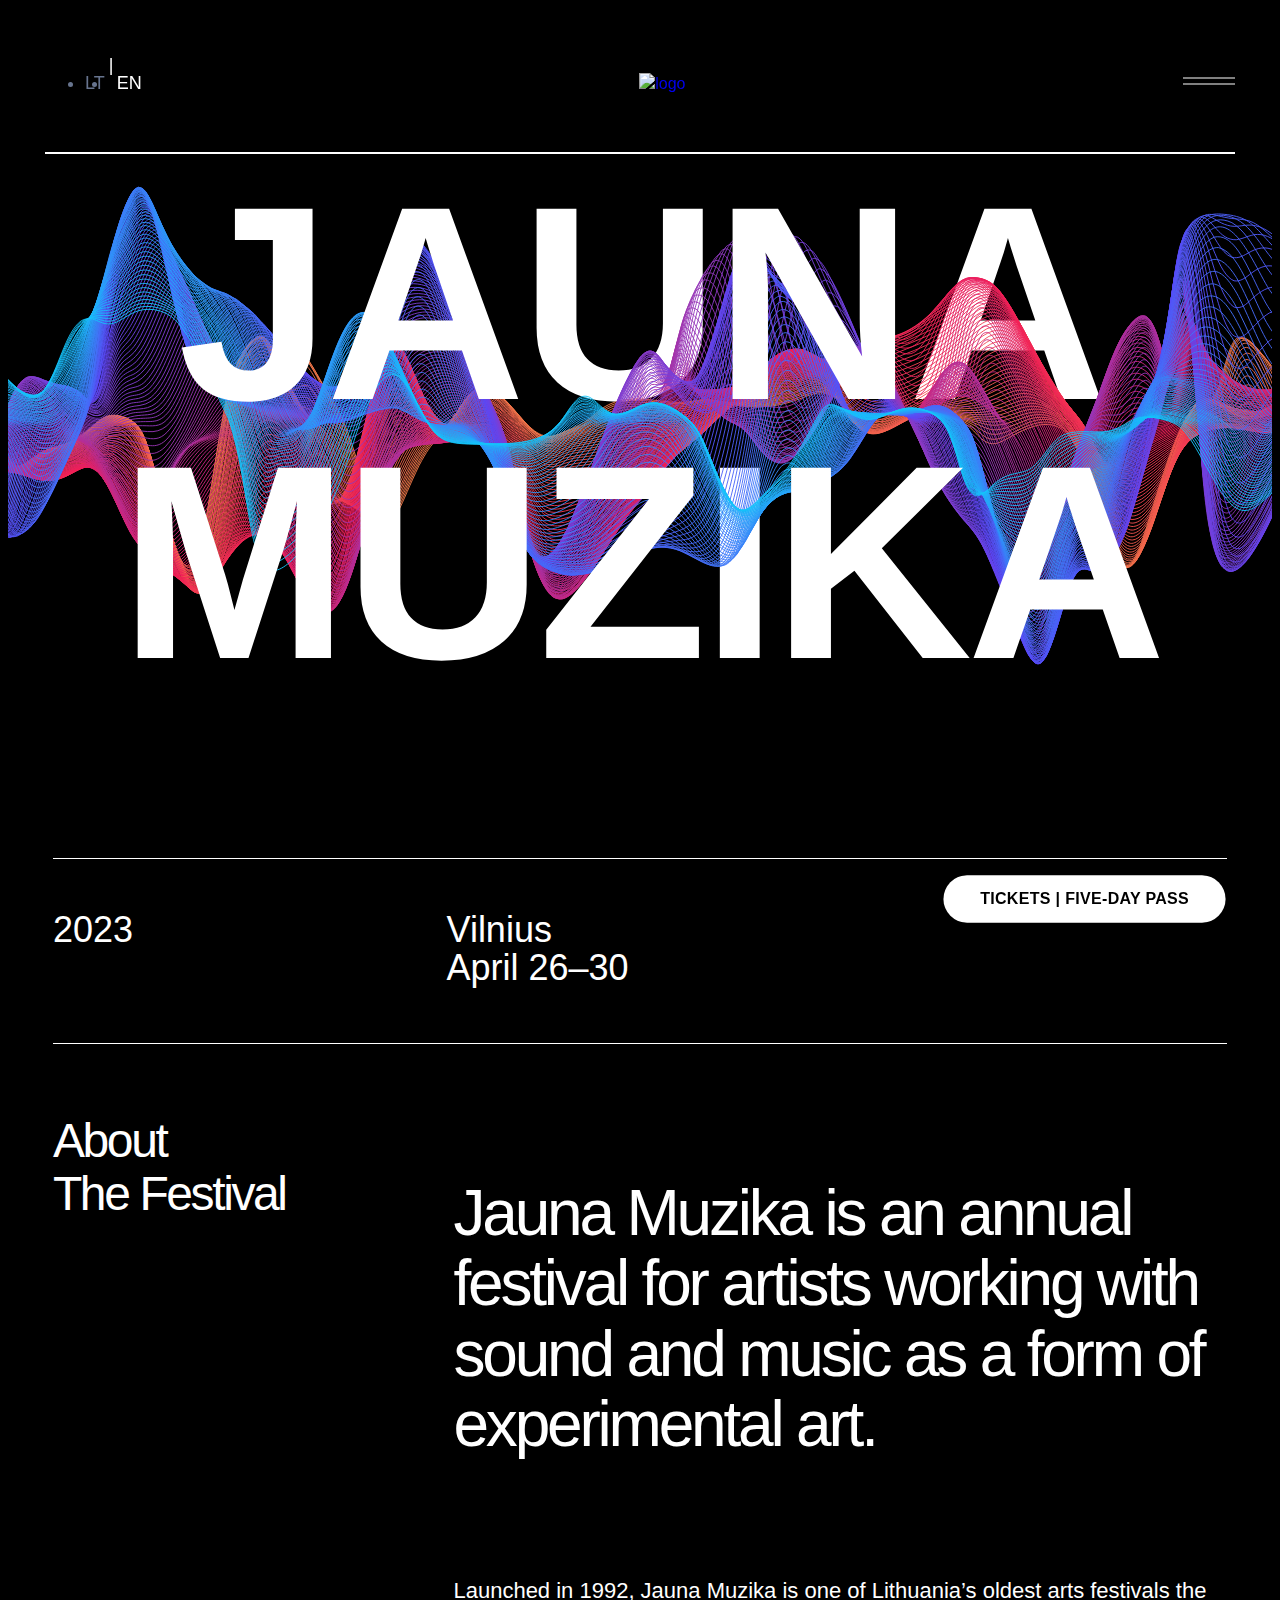
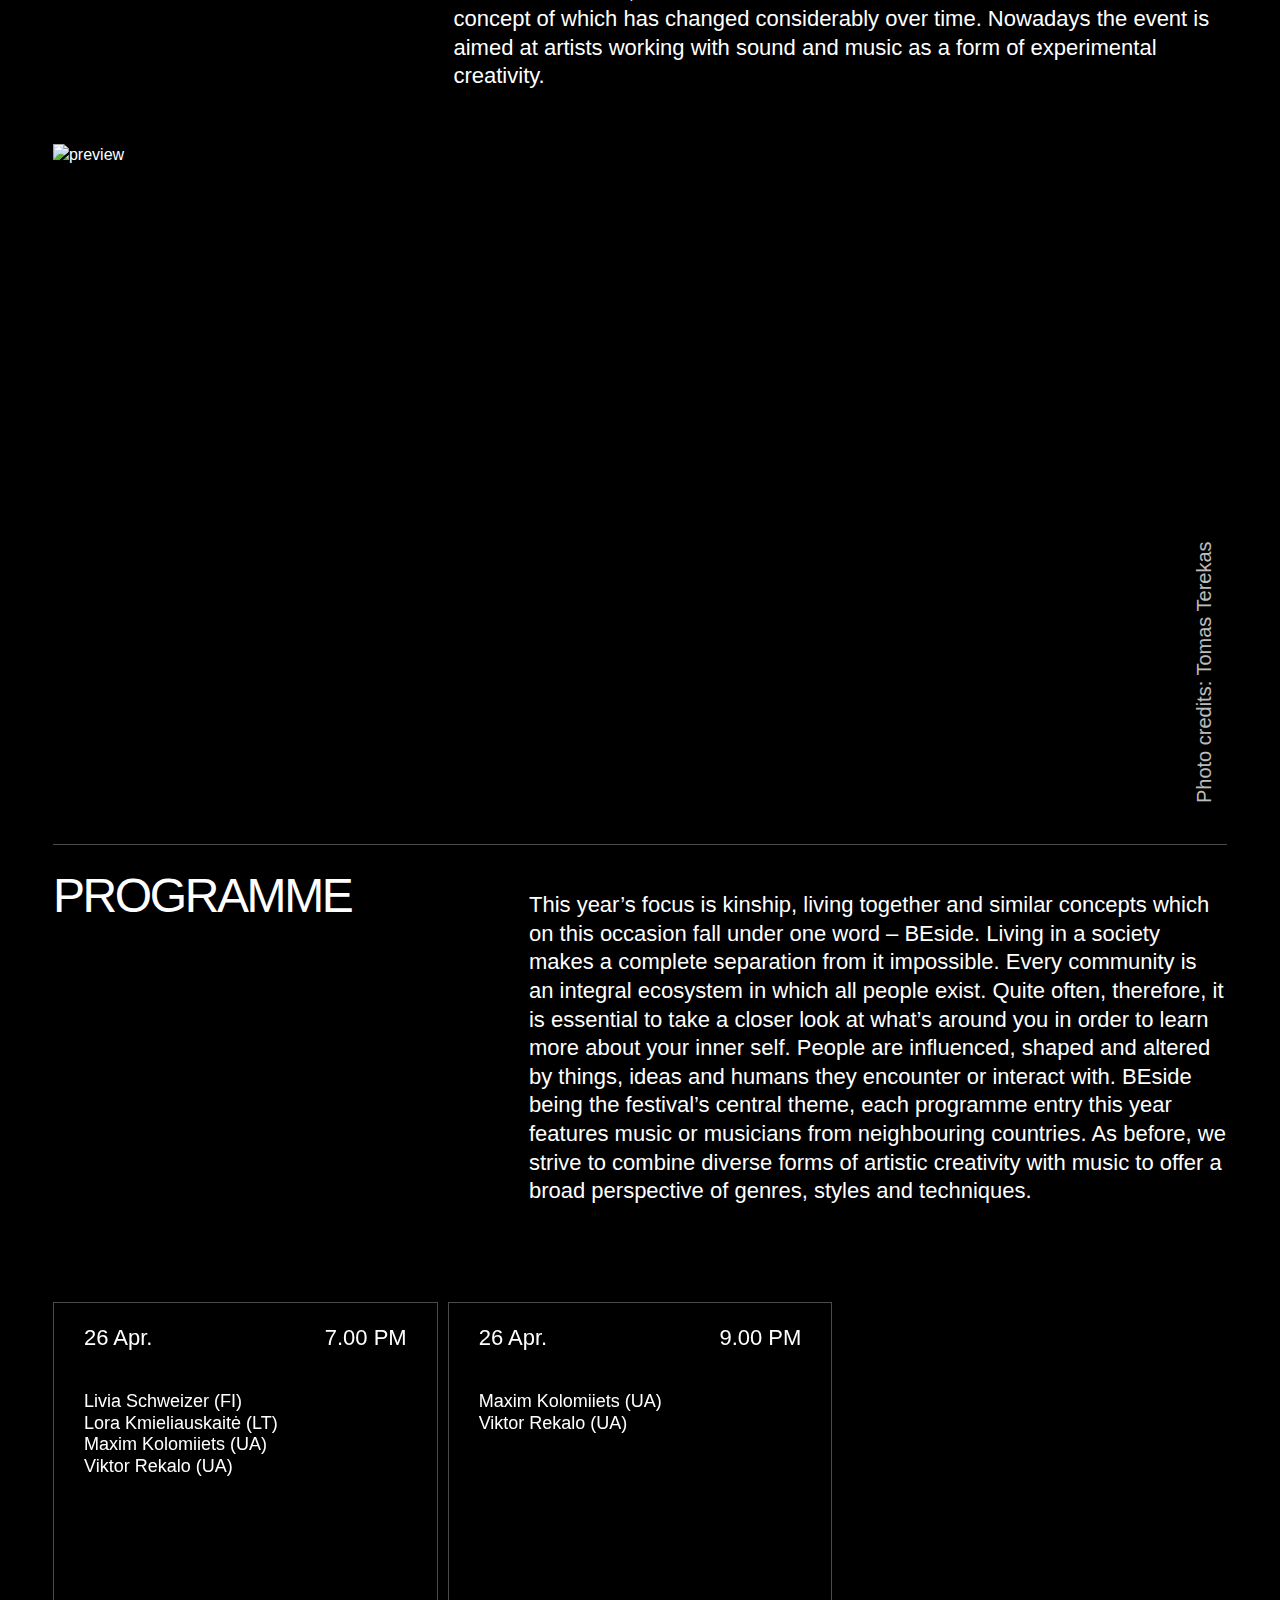
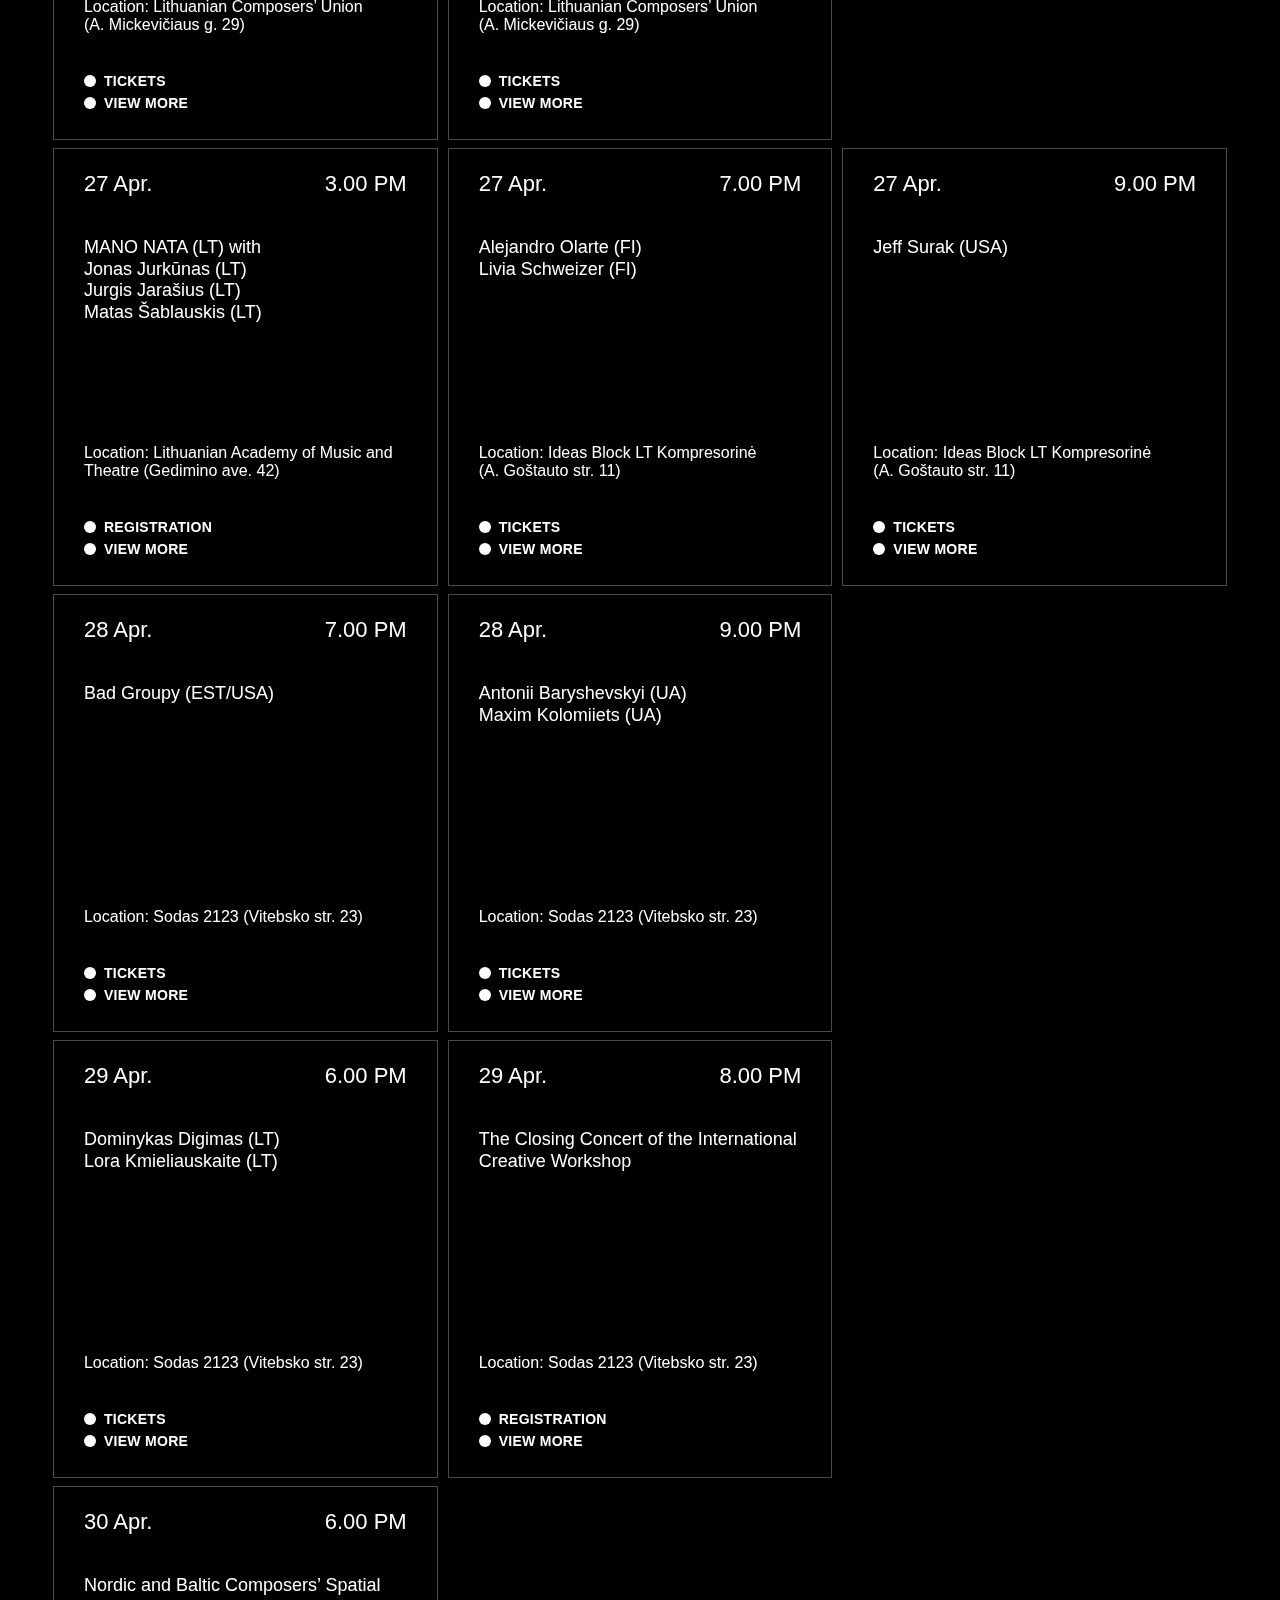
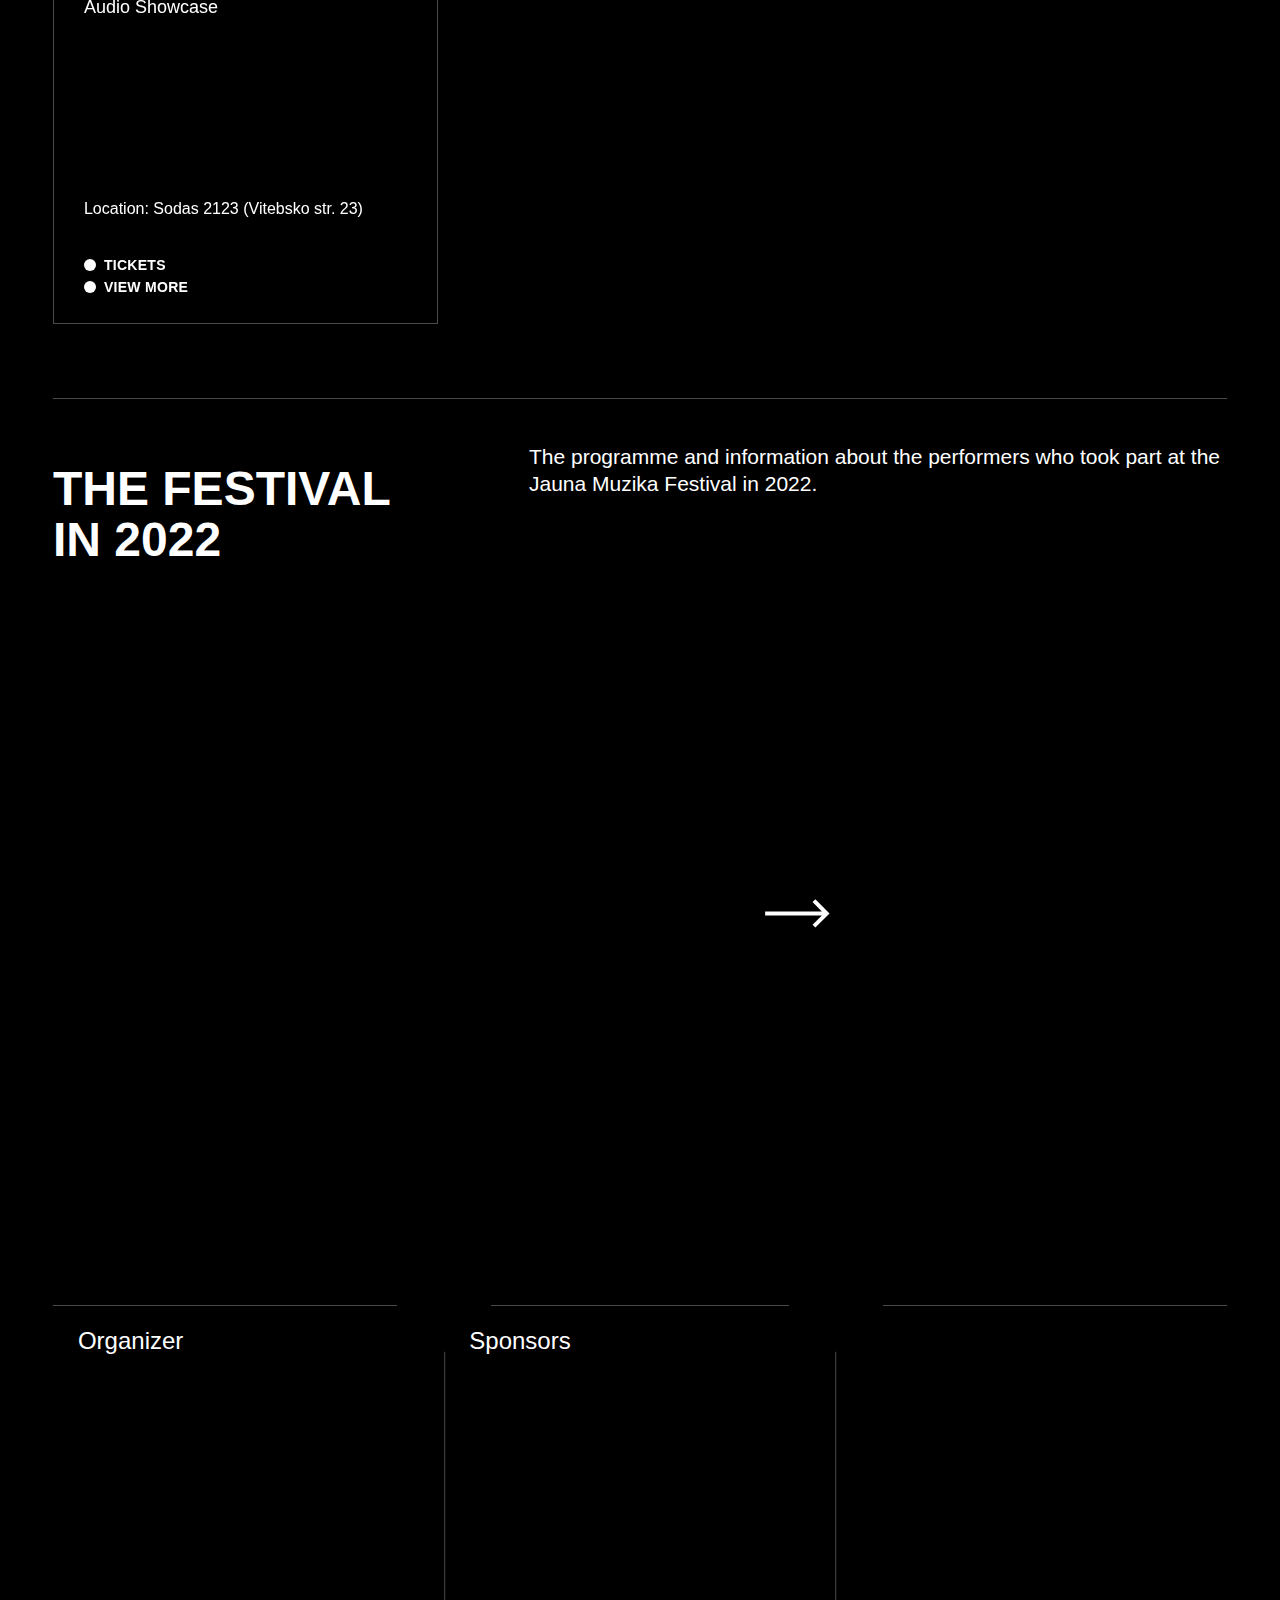
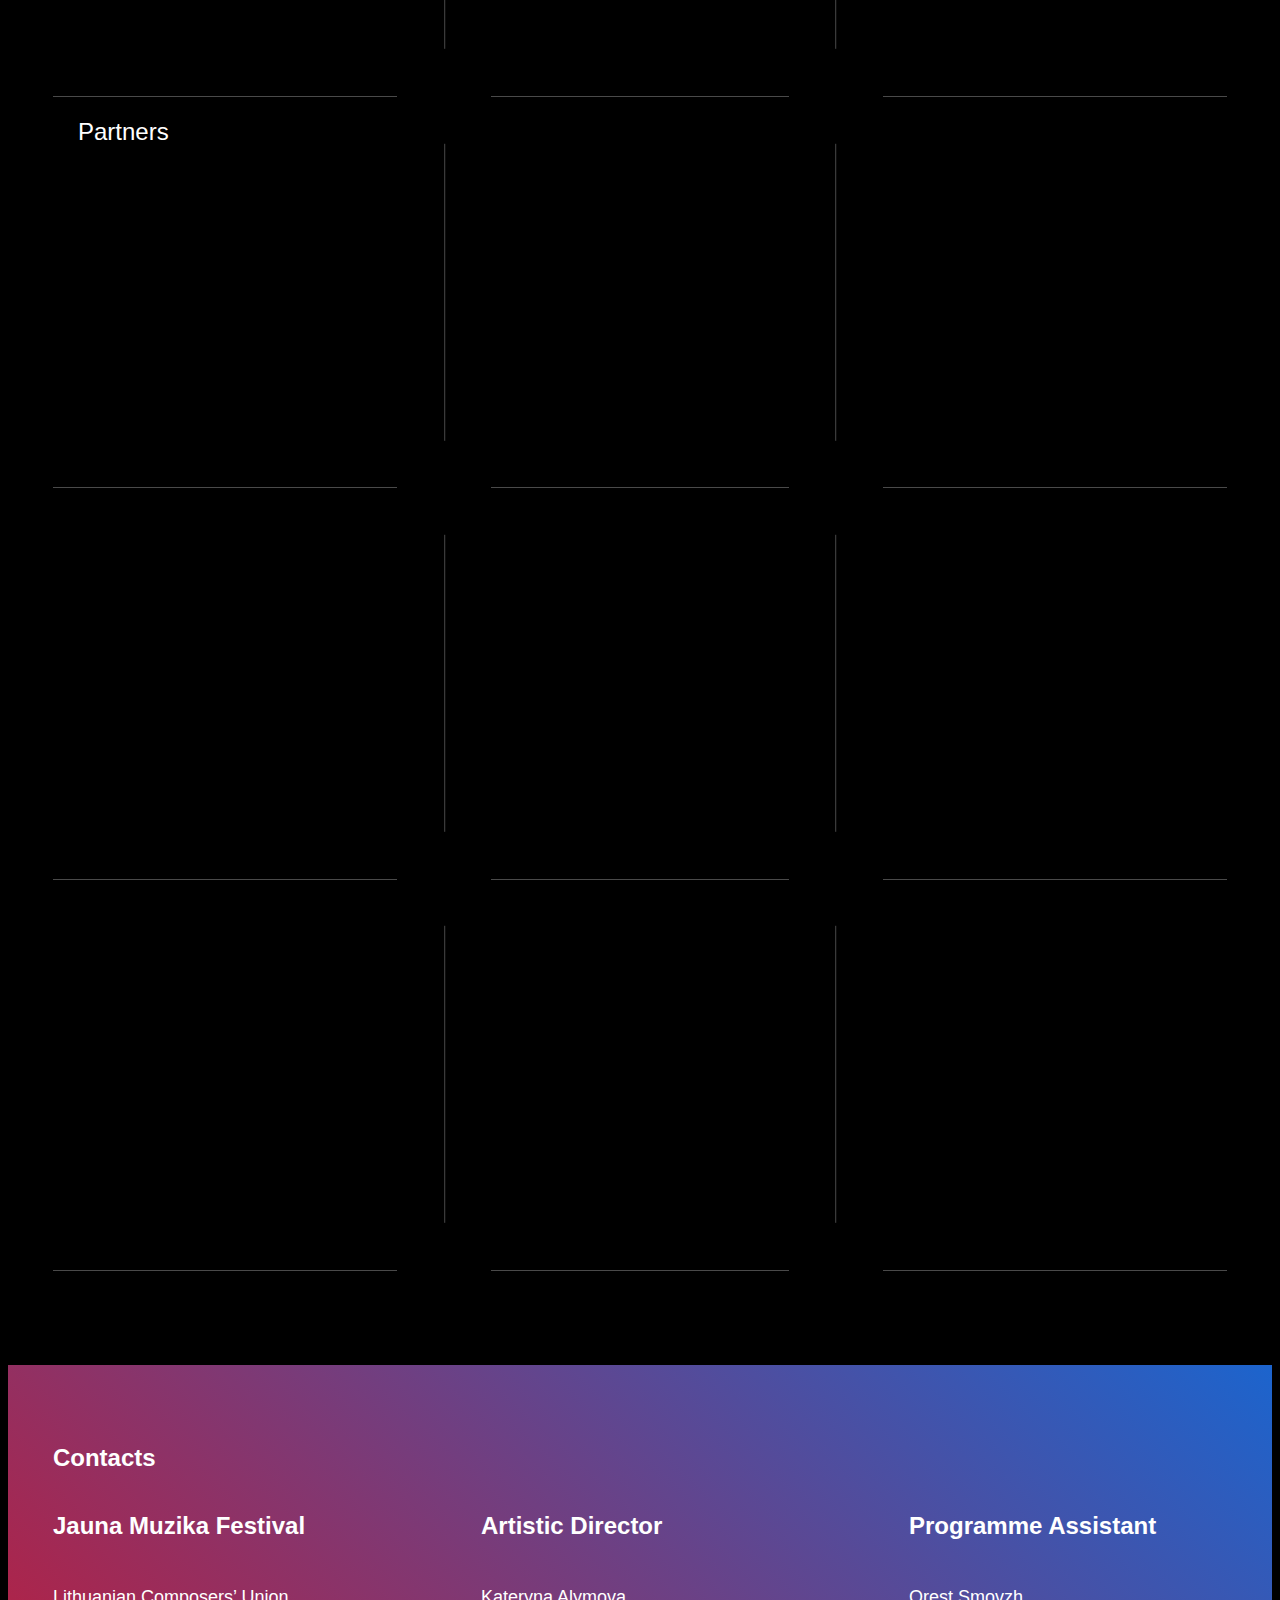
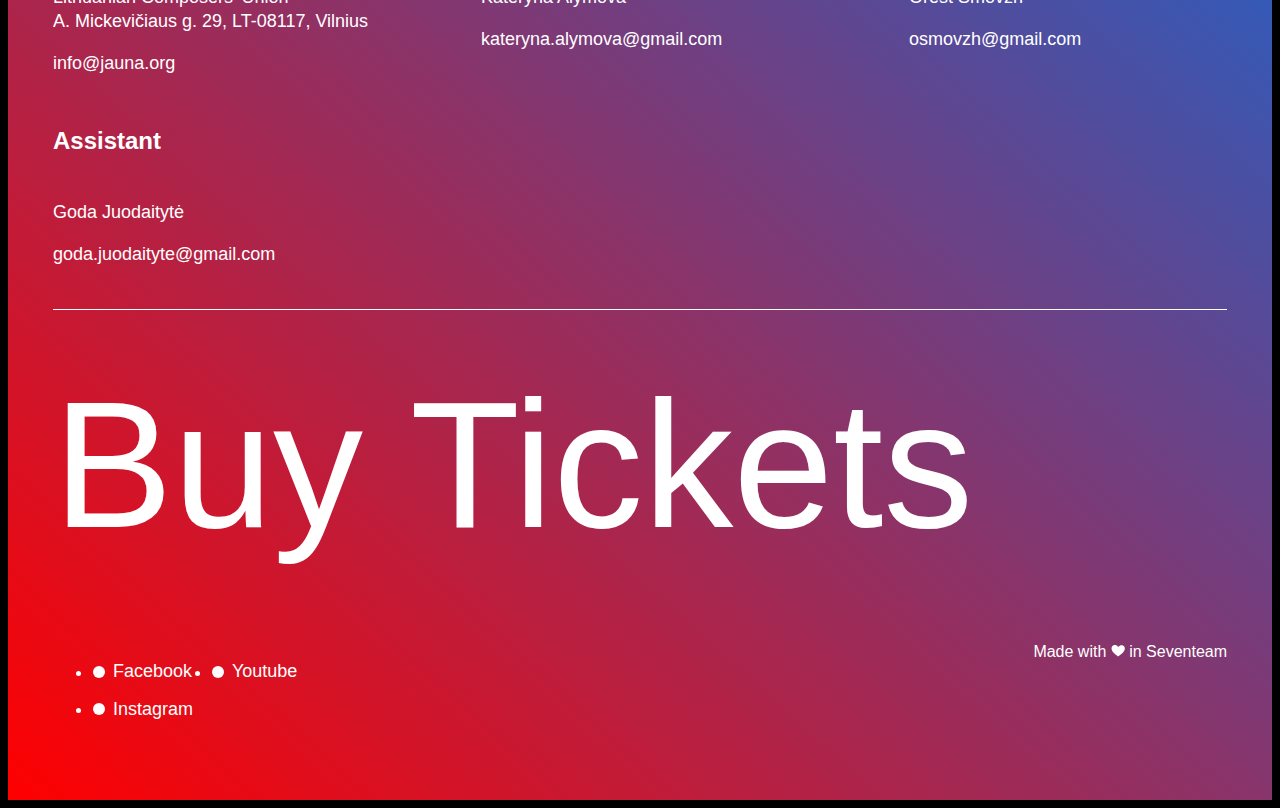
==== commit 1f0f7cd2: "Tikets link" ====
--- a/en.html
+++ b/en.html
@@ -1305,7 +1305,7 @@
             </p>
           </div>
           <div class="banner-footer__item">
-            <a href="#" class="banner-footer__button">
+            <a href="https://www.bilietai.lt/lit/renginiai/festivaliai/jauna-muzika-2023--abonementas-5-dienoms-84372/" class="banner-footer__button" target="_blank">
               <span>
                 TICKETS | FIVE-DAY PASS
               </span>
--- a/css/styles.css
+++ b/css/styles.css
@@ -1499,7 +1499,7 @@
   -webkit-transform: rotate(-90deg);
           transform: rotate(-90deg);
   opacity: 0.8;
-  z-index: 10;
+  z-index: 2;
 }
 @media (min-width: 900px) {
   .video__author {
